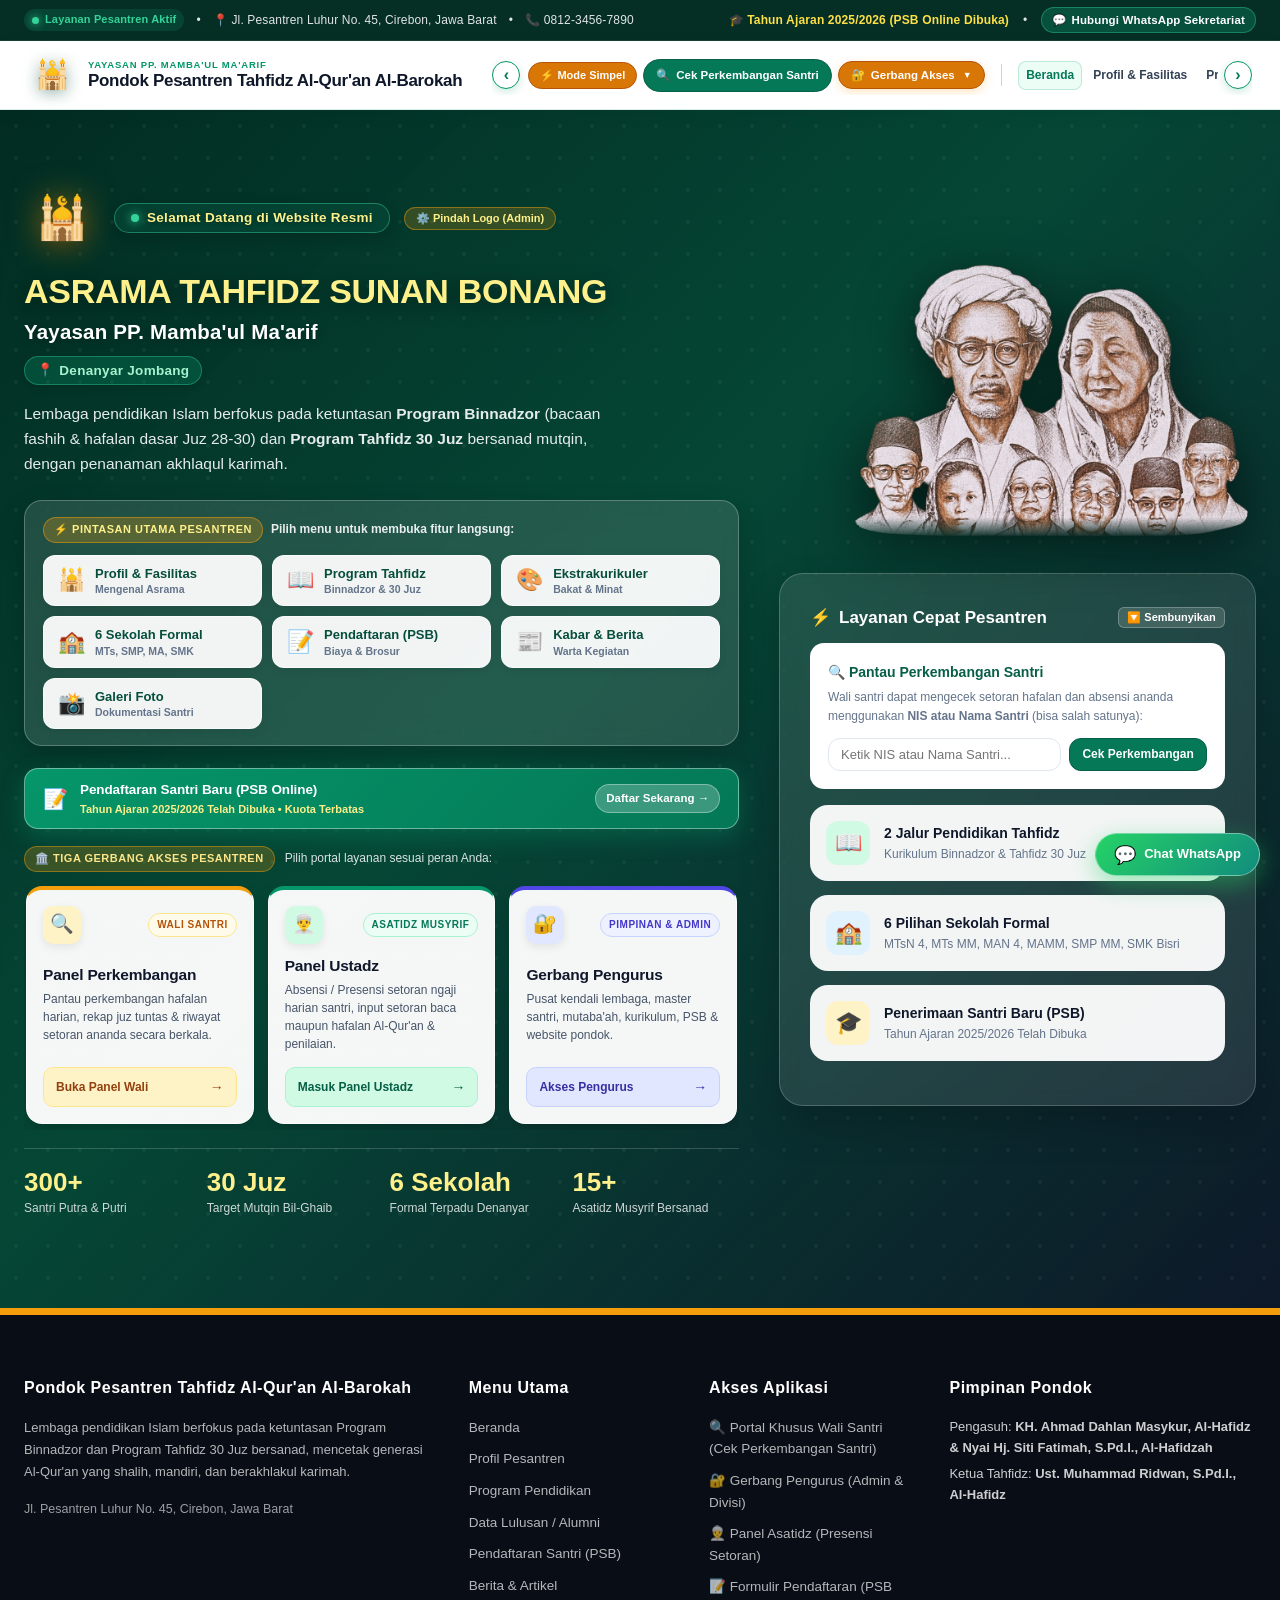
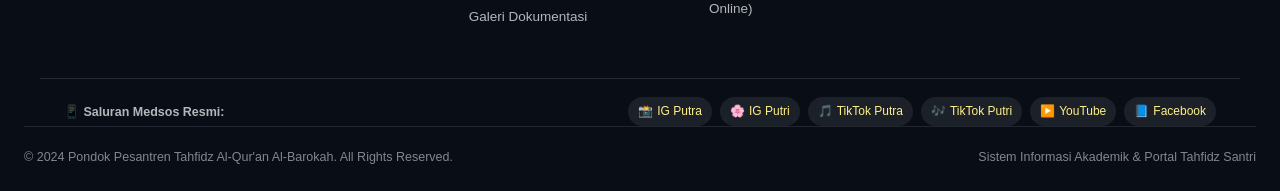
==== index.html @ 93070a4d "feat: hapus contoh data alumni, kunci form dan aksi alumni khusus admin (PIN), serta tambahkan fitur" ====
<!DOCTYPE html>
<html lang="id">
<head>
  <meta charset="UTF-8">
  <meta name="viewport" content="width=device-width, initial-scale=1.0">
  <meta http-equiv="Cache-Control" content="no-cache, no-store, must-revalidate">
  <meta http-equiv="Pragma" content="no-cache">
  <meta http-equiv="Expires" content="0">
  <title>Asrama Tahfidz Sunan Bonang - Yayasan PP. Mamba'ul Ma'arif Denanyar Jombang</title>
  <link rel="stylesheet" href="website.css?v=20261126-v7">
  <link rel="icon" href="data:image/svg+xml,<svg xmlns='http://www.w3.org/2000/svg' viewBox='0 0 24 24' fill='%23059669'><path d='M12 2L2 7l10 5 10-5-10-5zM2 17l10 5 10-5M2 12l10 5 10-5'/></svg>">
  <script>
    // Global standalone SVG Fallbacks (Offline & Instant Error Safe)
    function getFacilityFallbackSvg(index) {
      var colors = [
        ['#064e3b', '#047857', '#f59e0b', '🕌', 'MASJID JAMI PESANTREN'],
        ['#0f172a', '#1e293b', '#38bdf8', '🏢', 'ASRAMA NYAMAN & BERSIH'],
        ['#312e81', '#4338ca', '#a5b4fc', '📖', 'AULA HALAQAH BER-AC'],
        ['#78350f', '#92400e', '#fde047', '📚', 'PERPUSTAKAAN KITAB & MUSHAF'],
        ['#14532d', '#15803d', '#f97316', '🍽️', 'DAPUR & RUANG MAKAN'],
        ['#0e7490', '#0369a1', '#34d399', '⚽', 'SARANA OLAHRAGA']
      ];
      var item = colors[index % colors.length];
      var svg = '<svg xmlns="http://www.w3.org/2000/svg" width="800" height="450" viewBox="0 0 800 450">' +
        '<defs><linearGradient id="gf_' + index + '" x1="0%" y1="0%" x2="100%" y2="100%">' +
        '<stop offset="0%" stop-color="' + item[0] + '"/><stop offset="100%" stop-color="' + item[1] + '"/>' +
        '</linearGradient></defs>' +
        '<rect width="100%" height="100%" fill="url(#gf_' + index + ')"/>' +
        '<circle cx="400" cy="180" r="90" fill="rgba(255,255,255,0.08)"/>' +
        '<circle cx="400" cy="180" r="70" fill="none" stroke="' + item[2] + '" stroke-width="2" opacity="0.5"/>' +
        '<text x="400" y="195" font-size="64" text-anchor="middle">' + item[3] + '</text>' +
        '<text x="400" y="260" font-family="system-ui, sans-serif" font-size="24" fill="#ffffff" font-weight="bold" text-anchor="middle">' + item[4] + '</text>' +
        '<text x="400" y="295" font-family="system-ui, sans-serif" font-size="14" fill="' + item[2] + '" font-weight="600" text-anchor="middle">Fasilitas Pesantren Tahfidz Al-Barokah</text>' +
        '</svg>';
      return 'data:image/svg+xml;utf8,' + encodeURIComponent(svg);
    }

    function getProgramFallbackSvg(index) {
      var colors = [
        ['#0369a1', '#0284c7', '#38bdf8', '📖', 'PROGRAM BINNADZOR', 'Tahap 1 - Fondasi Fashahah'],
        ['#c2410c', '#ea580c', '#fdba74', '🌟', 'TES MAQBUL & MAQBUL', 'Tahap 2 - Jembatan Akselerasi'],
        ['#065f46', '#047857', '#6ee7b7', '🕌', 'PROGRAM TAHFIDZ 30 JUZ', 'Tahap 3 - Target Mutqin Bil-Ghaib'],
        ['#854d0e', '#a16207', '#fde047', '👑', 'PASCA TAHFIDZ & SANAD', 'Tahap 4 - Puncak Sanad & Fashahah']
      ];
      var item = colors[index % colors.length];
      var svg = '<svg xmlns="http://www.w3.org/2000/svg" width="800" height="450" viewBox="0 0 800 450">' +
        '<defs><linearGradient id="gpf_' + index + '" x1="0%" y1="0%" x2="100%" y2="100%">' +
        '<stop offset="0%" stop-color="' + item[0] + '"/><stop offset="100%" stop-color="' + item[1] + '"/>' +
        '</linearGradient></defs>' +
        '<rect width="100%" height="100%" fill="url(#gpf_' + index + ')"/>' +
        '<circle cx="400" cy="180" r="90" fill="rgba(255,255,255,0.08)"/>' +
        '<circle cx="400" cy="180" r="70" fill="none" stroke="' + item[2] + '" stroke-width="2" opacity="0.5"/>' +
        '<text x="400" y="195" font-size="64" text-anchor="middle">' + item[3] + '</text>' +
        '<text x="400" y="260" font-family="system-ui, sans-serif" font-size="24" fill="#ffffff" font-weight="bold" text-anchor="middle">' + item[4] + '</text>' +
        '<text x="400" y="295" font-family="system-ui, sans-serif" font-size="14" fill="' + item[2] + '" font-weight="600" text-anchor="middle">' + item[5] + '</text>' +
        '</svg>';
      return 'data:image/svg+xml;utf8,' + encodeURIComponent(svg);
    }
  </script>
</head>
<body class="portal-mode-simple view-beranda">

  <!-- ================= 1. ULTRA-SLEEK TOP NOTICE BAR ================= -->
  <div class="top-notice-bar">
    <div class="top-notice-left">
      <span class="top-status-indicator"><span class="top-status-dot"></span> Layanan Pesantren Aktif</span>
      <span>•</span>
      <span>📍 <span class="bind-alamat-pondok">Jl. KH. Bisri Syansuri, Denanyar, Jombang, Jawa Timur</span></span>
      <span>•</span>
      <span>📞 <span class="bind-kontak-pondok">0812-3456-7890</span></span>
    </div>
    <div class="top-notice-right">
      <span style="color:#fde047; font-weight:700;">🎓 Tahun Ajaran 2025/2026 (PSB Online Dibuka)</span>
      <span>•</span>
      <a href="https://wa.me/6281234567890" target="_blank" class="top-wa-pill">
        <span>💬</span> Hubungi WhatsApp Sekretariat
      </a>
    </div>
  </div>

  <!-- ================= 2. MAIN MODERN GLASSMORPHIC NAVBAR ================= -->
  <nav class="site-navbar" id="siteNavbar">
    <div class="navbar-container" id="navbarContainer">
      <!-- Modern Brand Lockup -->
      <a href="#beranda" class="brand-wrap" onclick="navigateToView('beranda'); return false;" title="Kembali ke Beranda Utama">
        <div class="brand-logo">🕌</div>
        <div class="brand-text">
          <span class="brand-tag bind-yayasan-pondok">Yayasan PP. Mamba'ul Ma'arif</span>
          <h1 class="bind-nama-pondok brand-title">Asrama Tahfidz Sunan Bonang</h1>
          <span class="brand-sub bind-lokasi-pondok">Denanyar Jombang • Tahfidz 30 Juz &amp; Formal</span>
        </div>
      </a>

      <!-- Desktop Horizontal Scrollable Menu & Actions Track (Bisa Digeser Ke Kanan & Kiri) -->
      <div class="navbar-track-wrapper" id="navbarTrackWrapper">
        <button type="button" class="nav-track-btn nav-track-prev" id="btnNavTrackPrev" onclick="scrollNavTrack(-1)" title="Geser ke kiri" aria-label="Geser ke kiri">‹</button>

        <div class="navbar-scrollable-track" id="navbarScrollableTrack">
          <!-- Action Items & Gate Access (Mode Simpel, Cek Ananda, Gerbang Akses) - PINDAH KE DEPAN (DEKAT NAMA PONDOK) -->
          <div class="nav-actions">
            <!-- Switcher Mode Tampilan: Simpel (Default) vs Gulir Penuh -->
            <button type="button" class="btn btn-gold btn-sm btn-mode-toggle" id="btnTogglePortalMode" onclick="togglePortalDisplayMode()" style="font-size:11px; padding:6px 11px; font-weight:800; border-radius:999px;" title="Beralih antara Mode Simpel (Fokus Beranda) atau Mode Gulir Penuh">
              <span>⚡ Mode Simpel</span>
            </button>

            <!-- Cek Perkembangan Santri Button -->
            <a href="portal-wali.html" class="btn btn-primary btn-sm btn-nav-wali" style="font-weight:700; border-radius:999px; padding:6px 12px; font-size:11.5px;" title="Cek Perkembangan Santri (Wali)">
              <span>🔍</span> Cek Perkembangan Santri
            </a>

            <!-- Dropdown Akses Gerbang Pengurus & Asatidz -->
            <div class="portal-dropdown">
              <button type="button" class="btn btn-gold btn-sm portal-dropdown-btn" onclick="togglePortalDropdown(event)" style="font-weight:800; font-size:11.5px; padding:6px 12px; border-radius:999px;" title="Akses Gerbang Pengurus, Asatidz, dan Wali">
                <span>🔐</span> Gerbang Akses <span style="font-size:9px; margin-left:2px;">▼</span>
              </button>
              <div class="portal-dropdown-menu" id="portalDropdownMenu">
                <a href="admin-tahfidz.html" class="portal-dropdown-item">
                  <span class="pdi-icon">🔐</span>
                  <div>
                    <strong>Gerbang Pengurus (Admin)</strong>
                    <small>Pengaturan lembaga, setoran &amp; santri</small>
                  </div>
                </a>
                <a href="panel-ustadz.html" class="portal-dropdown-item">
                  <span class="pdi-icon">👳‍♂️</span>
                  <div>
                    <strong>Panel Asatidz Musyrif</strong>
                    <small>Presensi halaqah &amp; setoran harian</small>
                  </div>
                </a>
                <a href="portal-wali.html" class="portal-dropdown-item">
                  <span class="pdi-icon">🔍</span>
                  <div>
                    <strong>Portal Khusus Wali Santri</strong>
                    <small>Cek perkembangan hafalan &amp; riwayat santri</small>
                  </div>
                </a>
              </div>
            </div>
          </div>

          <div class="nav-track-separator"></div>

          <!-- Streamlined Main Menu -->
          <ul class="nav-menu">
            <li><a href="#beranda" class="nav-link active" onclick="navigateToView('beranda'); return false;">Beranda</a></li>
            <li><a href="#profil" class="nav-link" onclick="navigateToView('profil'); return false;">Profil &amp; Fasilitas</a></li>
            <li><a href="#program" class="nav-link" onclick="navigateToView('program'); return false;">Program Tahfidz</a></li>
            <li><a href="#ekstrakurikuler" class="nav-link" onclick="navigateToView('ekstrakurikuler'); return false;">Ekstrakurikuler</a></li>
            <li><a href="#sekolah-formal" class="nav-link" onclick="navigateToView('sekolah-formal'); return false;">Sekolah Formal <span class="nav-badge-dot">6</span></a></li>
            <li><a href="#alumni" class="nav-link" onclick="navigateToView('alumni'); return false;">Data Alumni</a></li>
            <li><a href="#psb" class="nav-link" onclick="navigateToView('psb'); return false;">Pendaftaran (PSB)</a></li>
            <li><a href="#artikel" class="nav-link" onclick="navigateToView('artikel'); return false;">Berita</a></li>
            <li><a href="#galeri" class="nav-link" onclick="navigateToView('galeri'); return false;">Galeri</a></li>
            <li><a href="#kontak" class="nav-link" onclick="navigateToView('kontak'); return false;">Kontak</a></li>
          </ul>
        </div>

        <button type="button" class="nav-track-btn nav-track-next" id="btnNavTrackNext" onclick="scrollNavTrack(1)" title="Geser menu navigasi ke kanan" aria-label="Geser menu navigasi ke kanan">›</button>
      </div>

      <!-- Mobile Action Bar (< 1024px) -->
      <div class="mobile-actions-bar" id="mobileActionsBar">
        <button type="button" class="btn btn-gold btn-sm btn-mode-toggle" id="btnTogglePortalModeMobile" onclick="togglePortalDisplayMode()" style="font-size:10px; padding:4px 7px; font-weight:800; border-radius:999px; white-space:nowrap;" title="Ganti Mode Tampilan (Simpel / Gulir Penuh)">
          <span>⚡ Simpel</span>
        </button>
        <a href="portal-wali.html" class="btn btn-primary btn-sm" id="btnNavWaliMobile" style="font-size:10px; padding:4px 7px; font-weight:700; border-radius:999px; white-space:nowrap;" title="Cek Perkembangan Santri">
          <span>🔍 Wali</span>
        </a>
        <button type="button" class="nav-hamburger-btn" onclick="toggleMobileNav()" aria-label="Buka Menu Navigasi">
          <span></span>
          <span></span>
          <span></span>
        </button>
      </div>
    </div>
  </nav>

  <!-- Mobile / Tablet Horizontal Category Scroll Strip (Bisa Digeser Ke Kanan Secara Mulus) -->
  <div class="mobile-nav-chips-bar" id="mobileNavChipsBar">
    <a href="#beranda" class="mobile-chip active" onclick="navigateToView('beranda'); return false;">🏠 Beranda</a>
    <a href="#profil" class="mobile-chip" onclick="navigateToView('profil'); return false;">🕌 Profil</a>
    <a href="#program" class="mobile-chip" onclick="navigateToView('program'); return false;">📖 Program Tahfidz</a>
    <a href="#ekstrakurikuler" class="mobile-chip" onclick="navigateToView('ekstrakurikuler'); return false;">🎨 Ekstrakurikuler</a>
    <a href="#sekolah-formal" class="mobile-chip" onclick="navigateToView('sekolah-formal'); return false;">🏫 6 Sekolah Formal</a>
    <a href="#alumni" class="mobile-chip" onclick="navigateToView('alumni'); return false;">🎓 Data Alumni</a>
    <a href="#psb" class="mobile-chip" onclick="navigateToView('psb'); return false;">📝 PSB Online</a>
    <a href="#artikel" class="mobile-chip" onclick="navigateToView('artikel'); return false;">📰 Berita</a>
    <a href="#galeri" class="mobile-chip" onclick="navigateToView('galeri'); return false;">📸 Galeri</a>
    <a href="#kontak" class="mobile-chip" onclick="navigateToView('kontak'); return false;">📞 Kontak</a>
  </div>

  <!-- Mobile Navigation Drawer -->
  <div class="mobile-nav-drawer" id="mobileNavDrawer" onclick="toggleMobileNav(true)">
    <div class="mobile-nav-content" onclick="event.stopPropagation()">
      <div class="mobile-nav-header">
        <div style="display:flex; align-items:center; gap:8px;">
          <span style="font-size:24px;">🕌</span>
          <div>
            <h4 style="font-size:14px; font-weight:800; margin:0;" class="bind-nama-pondok">Al-Barokah</h4>
            <span style="font-size:11px; color:#64748b;">Navigasi Cepat Website</span>
          </div>
        </div>
        <button type="button" onclick="toggleMobileNav(true)" style="background:none; border:none; font-size:24px; cursor:pointer; color:#64748b;">&times;</button>
      </div>

      <ul class="mobile-nav-list">
        <li><a href="#beranda" class="mobile-nav-item active" onclick="navigateToView('beranda'); toggleMobileNav(true); return false;"><span>🏠</span> Beranda</a></li>
        <li><a href="#profil" class="mobile-nav-item" onclick="navigateToView('profil'); toggleMobileNav(true); return false;"><span>🕌</span> Profil &amp; Fasilitas</a></li>
        <li><a href="#program" class="mobile-nav-item" onclick="navigateToView('program'); toggleMobileNav(true); return false;"><span>📖</span> Program Tahfidz</a></li>
        <li><a href="#ekstrakurikuler" class="mobile-nav-item" onclick="navigateToView('ekstrakurikuler'); toggleMobileNav(true); return false;"><span>🎨</span> Ekstrakurikuler Santri</a></li>
        <li><a href="#sekolah-formal" class="mobile-nav-item" onclick="navigateToView('sekolah-formal'); toggleMobileNav(true); return false;"><span>🏫</span> 6 Sekolah Formal &amp; Brosur</a></li>
        <li><a href="#alumni" class="mobile-nav-item" onclick="navigateToView('alumni'); toggleMobileNav(true); return false;"><span>🎓</span> Data Lulusan / Alumni</a></li>
        <li><a href="#psb" class="mobile-nav-item" onclick="navigateToView('psb'); toggleMobileNav(true); return false;"><span>📝</span> Pendaftaran Santri (PSB)</a></li>
        <li><a href="#artikel" class="mobile-nav-item" onclick="navigateToView('artikel'); toggleMobileNav(true); return false;"><span>📰</span> Berita &amp; Artikel</a></li>
        <li><a href="#galeri" class="mobile-nav-item" onclick="navigateToView('galeri'); toggleMobileNav(true); return false;"><span>📸</span> Galeri Foto</a></li>
        <li><a href="#kontak" class="mobile-nav-item" onclick="navigateToView('kontak'); toggleMobileNav(true); return false;"><span>📞</span> Kontak Sekretariat</a></li>
      </ul>

      <div style="border-top:1px solid #e2e8f0; padding-top:14px; margin-top:auto;">
        <span style="font-size:11px; font-weight:800; color:#64748b; letter-spacing:0.5px; display:block; margin-bottom:8px;">GERBANG LAYANAN:</span>
        <a href="portal-wali.html" class="btn btn-primary btn-sm" style="width:100%; margin-bottom:6px; justify-content:flex-start;">
          <span>🔍</span> Portal Khusus Wali Santri
        </a>
        <a href="panel-ustadz.html" class="btn btn-secondary btn-sm" style="width:100%; margin-bottom:6px; justify-content:flex-start;">
          <span>👳‍♂️</span> Panel Asatidz Musyrif
        </a>
        <a href="admin-tahfidz.html" class="btn btn-gold btn-sm" style="width:100%; justify-content:flex-start;">
          <span>🔐</span> Gerbang Pengurus (Admin)
        </a>
      </div>
    </div>
  </div>

  <!-- ================= 1. HERO BANNER ================= -->
  <header id="beranda" class="hero-section">
    <!-- FOTO 1: Background Penuh (Full Photo Background Pesantren / Masjid) -->
    <div class="hero-bg-photo" id="webHeroBgPhoto"></div>
    <div class="hero-bg-overlay"></div>
    <div class="hero-pattern"></div>

    <!-- FOTO 2: Foto Mbah Yai / Foto Pendukung Besar (Pure Gambar, Bebas Digeser ke Mana Saja) -->
    <div class="hero-floating-photo-container" id="webHeroFloatingPhotoWrap">
      <div class="hero-floating-photo" id="webHeroFloatingPhoto">
        <img id="webHeroFloatingImg" src="foto-masyayikh.png" alt="Foto Masyayikh Pondok" draggable="false">
        
        <!-- Toolbar Geser & Atur Posisi Foto (KHUSUS SUPER ADMIN - Hanya Muncul Saat Foto Diklik Admin) -->
        <div class="hero-photo-controls" id="heroPhotoControls" style="display:none;">
          <span class="hpc-drag-handle" id="hpcDragHandleText">✋ Tahan &amp; Geser</span>
          <button type="button" class="hpc-btn hpc-lock" id="btnTogglePhotoLock" onclick="toggleHeroPhotoLock()" title="Kunci posisi foto agar tidak bergeser lagi">🔒 Kunci Posisi</button>
          <button type="button" class="hpc-btn hpc-accent" onclick="setHeroPhotoPreset('top-right')" title="Posisikan ke Kanan Atas">↗ Kanan Atas</button>
          <button type="button" class="hpc-btn" onclick="setHeroPhotoPreset('center')" title="Posisikan ke Tengah">⏺ Tengah</button>
          <button type="button" class="hpc-btn" onclick="nudgeHeroPhoto(-30, 0)" title="Geser ke Kiri">◀ Kiri</button>
          <button type="button" class="hpc-btn" onclick="nudgeHeroPhoto(30, 0)" title="Geser ke Kanan">Kanan ▶</button>
          <button type="button" class="hpc-btn" onclick="nudgeHeroPhoto(0, -25)" title="Geser ke Atas">▲ Atas</button>
          <button type="button" class="hpc-btn" onclick="nudgeHeroPhoto(0, 25)" title="Geser ke Bawah">▼ Bawah</button>
          <button type="button" class="hpc-btn" onclick="adjustHeroPhotoSize(30)" title="Perbesar Foto">🔍+</button>
          <button type="button" class="hpc-btn" onclick="adjustHeroPhotoSize(-30)" title="Perkecil Foto">🔎-</button>
          <button type="button" class="hpc-btn" onclick="toggleHeroPhotoBlend()" title="Beralih Efek Transparan / Bingkai Solid" id="btnToggleBlend">✨ Efek</button>
          <button type="button" class="hpc-btn" onclick="document.getElementById('floatingPhotoUploadInput').click()" title="Ganti Foto">📷 Ganti Foto</button>
          <button type="button" class="hpc-btn hpc-reset" onclick="resetHeroPhotoPosition()" title="Kembalikan Posisi Semula">↺ Reset</button>
          <button type="button" class="hpc-btn hpc-close" onclick="toggleHeroPhotoControls(false, event)" title="Tutup Menu Toolbar (Sembunyikan)" style="background:rgba(239,68,68,0.25); border-color:rgba(239,68,68,0.45); color:#fca5a5; margin-left:3px; font-weight:700;">✕ Tutup</button>
        </div>
        <input type="file" id="floatingPhotoUploadInput" accept="image/*" style="display:none;" onchange="uploadFloatingPhotoDirect(event)">
      </div>
    </div>

    <div class="hero-container">
      <div>
        <!-- Header Baris Atas: Logo Besar & Teks Sambutan (Bisa Kiri Besar atau di Kanan) -->
        <div class="hero-identity-bar logo-pos-left reveal-on-scroll reveal-up" id="webHeroHeaderLockup">
          <!-- Logo Emblem Besar & Megah (76px) -->
          <div class="hero-crest-column" id="webHeroCrestColumn">
            <div class="brand-logo hero-emblem-logo" id="webHeroStandaloneLogo" title="Logo Resmi Asrama Tahfidz Sunan Bonang">
              🕌
            </div>
          </div>

          <!-- Teks Sambutan Resmi -->
          <div class="hero-welcome-badge" id="webHeroWelcomeBadge">
            <span class="welcome-pulse-dot"></span>
            <span class="welcome-text" id="webHeroBismillah">Selamat Datang di Website Resmi</span>
          </div>

          <!-- Tombol Cepat Pengatur Posisi Logo (Kiri / Kanan) - KHUSUS ADMIN (Tersembunyi secara Default untuk Publik) -->
          <button type="button" class="btn-toggle-logo-pos" id="btnToggleHeroLogoPos" onclick="toggleHeroLogoPosition()" title="Pengaturan Cepat Admin: Pindahkan posisi logo ke Kiri atau Kanan" style="display: none;">
            ⚙️ Pindah Logo (Admin)
          </button>
        </div>

        <!-- Judul Bertingkat Lembaga (1 Baris Penuh - Gagah & Elegan) -->
        <div class="hero-title-container reveal-on-scroll reveal-up reveal-delay-1" id="webHeroTitleContainer">
          <!-- Baris 1: Nama Utama Asrama (Pasti 1 Baris Penuh, Huruf Emas Besar) -->
          <h2 class="hero-main-name" id="webHeroTitleName">ASRAMA TAHFIDZ SUNAN BONANG</h2>
          <!-- Baris 2: Yayasan Naungan -->
          <div class="hero-sub-yayasan" id="webHeroTitleYayasan">Yayasan PP. Mamba'ul Ma'arif</div>
          <!-- Baris 3: Lokasi & Wilayah -->
          <div class="hero-sub-location" id="webHeroTitleLocation">
            <span class="loc-pin">📍</span> Denanyar Jombang
          </div>
        </div>
        <p class="hero-subtitle reveal-on-scroll reveal-up reveal-delay-2" id="webHeroSubtitle">
          Lembaga pendidikan Islam berfokus pada ketuntasan <strong>Program Binnadzor</strong> (bacaan fashih & hafalan dasar Juz 28-30) dan <strong>Program Tahfidz 30 Juz</strong> bersanad mutqin, dengan penanaman akhlaqul karimah.
        </p>

        <!-- Pusat Pintasan Menu Cepat (Quick Feature Launcher) - SEKARANG DI ATAS -->
        <div class="hero-quick-launcher reveal-on-scroll reveal-up reveal-delay-3" id="heroQuickLauncher">
          <div class="quick-launcher-header">
            <div style="display:flex; align-items:center; gap:8px; flex-wrap:wrap;">
              <span class="quick-launcher-badge">⚡ PINTASAN UTAMA PESANTREN</span>
              <span class="quick-launcher-subtitle">Pilih menu untuk membuka fitur langsung:</span>
            </div>
            <div class="quick-launcher-controls">
              <span class="quick-launcher-hint" id="quickLauncherHint">👇 Menu Lengkap</span>
              <button type="button" class="btn-toggle-launcher-view" id="btnToggleLauncherView" onclick="toggleLauncherViewMode()" title="Beralih Tampilan: Susun ke Bawah atau Geser ke Kanan">
                <span id="launcherToggleIcon">↔️ Geser</span>
              </button>
            </div>
          </div>
          <div class="quick-launcher-grid" id="quickLauncherGrid">
            <button type="button" class="launcher-pill" onclick="navigateToView('profil')">
              <span class="launcher-icon">🕌</span>
              <div class="launcher-info">
                <span class="launcher-text">Profil &amp; Fasilitas</span>
                <small class="launcher-sub">Mengenal Asrama</small>
              </div>
            </button>
            <button type="button" class="launcher-pill" onclick="navigateToView('program')">
              <span class="launcher-icon">📖</span>
              <div class="launcher-info">
                <span class="launcher-text">Program Tahfidz</span>
                <small class="launcher-sub">Binnadzor &amp; 30 Juz</small>
              </div>
            </button>
            <button type="button" class="launcher-pill" onclick="navigateToView('ekstrakurikuler')">
              <span class="launcher-icon">🎨</span>
              <div class="launcher-info">
                <span class="launcher-text">Ekstrakurikuler</span>
                <small class="launcher-sub">Bakat &amp; Minat</small>
              </div>
            </button>
            <button type="button" class="launcher-pill" onclick="navigateToView('sekolah-formal')">
              <span class="launcher-icon">🏫</span>
              <div class="launcher-info">
                <span class="launcher-text">6 Sekolah Formal</span>
                <small class="launcher-sub">MTs, SMP, MA, SMK</small>
              </div>
            </button>
            <button type="button" class="launcher-pill" onclick="navigateToView('psb')">
              <span class="launcher-icon">📝</span>
              <div class="launcher-info">
                <span class="launcher-text">Pendaftaran (PSB)</span>
                <small class="launcher-sub">Biaya &amp; Brosur</small>
              </div>
            </button>
            <button type="button" class="launcher-pill" onclick="navigateToView('artikel')">
              <span class="launcher-icon">📰</span>
              <div class="launcher-info">
                <span class="launcher-text">Kabar &amp; Berita</span>
                <small class="launcher-sub">Warta Kegiatan</small>
              </div>
            </button>
            <button type="button" class="launcher-pill" onclick="navigateToView('galeri')">
              <span class="launcher-icon">📸</span>
              <div class="launcher-info">
                <span class="launcher-text">Galeri Foto</span>
                <small class="launcher-sub">Dokumentasi Santri</small>
              </div>
            </button>
          </div>
        </div>

        <!-- Banner Tombol PSB Online (SEKARANG DI ATAS - Menggantikan Posisi 300+) -->
        <div class="hero-cta-strip reveal-on-scroll reveal-up reveal-delay-4" style="margin: 0 0 16px 0;">
          <a href="#psb" class="hero-psb-banner-btn" onclick="navigateToView('psb'); return false;">
            <span class="btn-psb-icon">📝</span>
            <div class="btn-psb-text">
              <strong>Pendaftaran Santri Baru (PSB Online)</strong>
              <small>Tahun Ajaran 2025/2026 Telah Dibuka • Kuota Terbatas</small>
            </div>
            <span class="btn-psb-badge">Daftar Sekarang →</span>
          </a>
        </div>

        <!-- ================= 3 KOTAK GERBANG LAYANAN UTAMA PESANTREN ================= -->
        <div class="hero-portals-wrapper reveal-on-scroll reveal-up reveal-delay-4" style="margin: 0 0 18px 0;">
          <div class="hero-portals-header">
            <div class="hero-portals-title-wrap">
              <span class="hero-portals-badge">🏛️ TIGA GERBANG AKSES PESANTREN</span>
              <span class="hero-portals-subtitle">Pilih portal layanan sesuai peran Anda:</span>
            </div>
            <!-- Petunjuk Geser & Tombol Navigasi Geser Kanan-Kiri / Toggle Susun ke Bawah -->
            <div class="hero-portals-nav">
              <span class="portals-swipe-hint" id="portalsSwipeHint">👇 3 Gerbang Lengkap</span>
              <button type="button" class="btn-toggle-portals-view" id="btnTogglePortalsView" onclick="togglePortalsViewMode()" title="Beralih Tampilan: Susun ke Bawah atau Geser ke Samping">
                <span id="portalsToggleIcon">↔️ Geser</span>
              </button>
              <button type="button" class="portal-nav-arrow" id="btnPortalsPrev" onclick="scrollPortalsTrack(-1)" aria-label="Geser ke kiri" title="Geser ke kiri" style="display:none;">◀</button>
              <button type="button" class="portal-nav-arrow" id="btnPortalsNext" onclick="scrollPortalsTrack(1)" aria-label="Geser ke kanan" title="Geser ke kanan" style="display:none;">▶</button>
            </div>
          </div>

          <div class="hero-portals-track" id="portalCardsTrack">
            <!-- 1. KOTAK PANEL PERKEMBANGAN (WALI SANTRI) -->
            <div class="portal-box portal-box-wali">
              <div class="portal-box-head">
                <div class="portal-box-icon-wrap icon-wali">🔍</div>
                <span class="portal-box-pill pill-wali">Wali Santri</span>
              </div>
              <div class="portal-box-content">
                <h4 class="portal-box-heading">Panel Perkembangan</h4>
                <p class="portal-box-text">Pantau perkembangan hafalan harian, rekap juz tuntas &amp; riwayat setoran ananda secara berkala.</p>
              </div>
              <a href="portal-wali.html" class="portal-box-action action-wali">
                <span>Buka Panel Wali</span>
                <span class="action-arrow">→</span>
              </a>
            </div>

            <!-- 2. KOTAK PANEL USTADZ (ASATIDZ MUSYRIF) -->
            <div class="portal-box portal-box-ustadz">
              <div class="portal-box-head">
                <div class="portal-box-icon-wrap icon-ustadz">👳‍♂️</div>
                <span class="portal-box-pill pill-ustadz">Asatidz Musyrif</span>
              </div>
              <div class="portal-box-content">
                <h4 class="portal-box-heading">Panel Ustadz</h4>
                <p class="portal-box-text">Absensi / Presensi setoran ngaji harian santri, input setoran baca maupun hafalan Al-Qur'an &amp; penilaian.</p>
              </div>
              <a href="panel-ustadz.html" class="portal-box-action action-ustadz">
                <span>Masuk Panel Ustadz</span>
                <span class="action-arrow">→</span>
              </a>
            </div>

            <!-- 3. KOTAK GERBANG PENGURUS (ADMINISTRASI & PIMPINAN) -->
            <div class="portal-box portal-box-admin">
              <div class="portal-box-head">
                <div class="portal-box-icon-wrap icon-admin">🔐</div>
                <span class="portal-box-pill pill-admin">Pimpinan &amp; Admin</span>
              </div>
              <div class="portal-box-content">
                <h4 class="portal-box-heading">Gerbang Pengurus</h4>
                <p class="portal-box-text">Pusat kendali lembaga, master santri, mutaba'ah, kurikulum, PSB &amp; website pondok.</p>
              </div>
              <a href="admin-tahfidz.html" class="portal-box-action action-admin">
                <span>Akses Pengurus</span>
                <span class="action-arrow">→</span>
              </a>
            </div>
          </div>
        </div>

        <!-- 4 Angka Kunci Statistik Ringkas (SEKARANG DI PALING BAWAH) -->
        <div class="hero-stats reveal-on-scroll reveal-up reveal-delay-5" style="margin-top: 18px; border-top: 1px solid rgba(255, 255, 255, 0.18); padding-top: 20px;">
          <div class="hero-stat-item">
            <h3>300+</h3>
            <p>Santri Putra &amp; Putri</p>
          </div>
          <div class="hero-stat-item">
            <h3>30 Juz</h3>
            <p>Target Mutqin Bil-Ghaib</p>
          </div>
          <div class="hero-stat-item">
            <h3>6 Sekolah</h3>
            <p>Formal Terpadu Denanyar</p>
          </div>
          <div class="hero-stat-item">
            <h3>15+</h3>
            <p>Asatidz Musyrif Bersanad</p>
          </div>
        </div>
      </div>

      <!-- Hero Interactive Card: Quick Parent Check & PSB -->
      <div class="hero-card-banner reveal-on-scroll reveal-right" id="webHeroCardBanner">
        <div style="display:flex; align-items:center; justify-content:space-between; margin-bottom:12px; gap:8px;">
          <h3 style="font-size:17px; font-weight:700; color:#fff; margin:0; display:flex; align-items:center; gap:8px;">
            <span>⚡</span> Layanan Cepat Pesantren
          </h3>
          <button type="button" class="btn-toggle-hero-card" onclick="toggleHeroCardBanner()" title="Sembunyikan / Tampilkan Layanan Cepat" style="background:rgba(255,255,255,0.15); border:1px solid rgba(255,255,255,0.25); color:#fff; border-radius:6px; font-size:11px; padding:3px 8px; cursor:pointer; font-weight:700;">
            <span id="heroCardToggleText">🔽 Sembunyikan</span>
          </button>
        </div>

        <div id="heroCardBannerBody">
          <!-- Quick Check NIS Form -->
          <div style="background:#fff; border-radius:14px; padding:18px; margin-bottom:16px; color:#1e293b;">
            <h4 style="font-size:14px; font-weight:700; color:#065f46; margin-bottom:4px;">
              🔍 Pantau Perkembangan Santri
            </h4>
            <p style="font-size:12px; color:#64748b; margin-bottom:12px;">
              Wali santri dapat mengecek setoran hafalan dan absensi ananda menggunakan <strong>NIS atau Nama Santri</strong> (bisa salah satunya):
            </p>
            <form onsubmit="handleCekSantriHome(event)" class="hero-quick-check-form">
              <input type="text" id="inputCekSantriHome" class="form-control" style="font-size:13px; padding:8px 12px;" placeholder="Ketik NIS atau Nama Santri..." required>
              <button type="submit" class="btn btn-primary btn-sm" style="font-weight:700;">Cek Perkembangan</button>
            </form>
          </div>

          <!-- Quick Links -->
          <a href="#program" class="hero-feature-box" onclick="navigateToView('program'); return false;">
            <div class="hero-feature-icon">📖</div>
            <div>
              <h4 style="font-size:14px; font-weight:700; color:#0f172a;">2 Jalur Pendidikan Tahfidz</h4>
              <p style="font-size:12px; color:#64748b;">Kurikulum Binnadzor &amp; Tahfidz 30 Juz</p>
            </div>
          </a>

          <a href="#sekolah-formal" class="hero-feature-box" onclick="navigateToView('sekolah-formal'); return false;">
            <div class="hero-feature-icon" style="background:#e0f2fe; color:#0284c7;">🏫</div>
            <div>
              <h4 style="font-size:14px; font-weight:700; color:#0f172a;">6 Pilihan Sekolah Formal</h4>
              <p style="font-size:12px; color:#64748b;">MTsN 4, MTs MM, MAN 4, MAMM, SMP MM, SMK Bisri</p>
            </div>
          </a>

          <a href="#psb" class="hero-feature-box" onclick="navigateToView('psb'); return false;">
            <div class="hero-feature-icon" style="background:#fef3c7; color:#b45309;">🎓</div>
            <div>
              <h4 style="font-size:14px; font-weight:700; color:#0f172a;">Penerimaan Santri Baru (PSB)</h4>
              <p style="font-size:12px; color:#64748b;">Tahun Ajaran 2025/2026 Telah Dibuka</p>
            </div>
          </a>
        </div>
      </div>
    </div>
  </header>

  <!-- ================= 2. PROFIL PESANTREN ================= -->
  <section id="profil" class="section-wrapper">
    <div class="section-container">
      <!-- Navigasi Pintasan Kembali ke Beranda -->
      <div class="view-return-bar">
        <button type="button" class="btn btn-secondary btn-sm" onclick="navigateToView('beranda')">
          <span>←</span> Kembali ke Beranda Utama
        </button>
        <span class="view-indicator-pill">🕌 Profil Pondok, Pengasuh &amp; Fasilitas</span>
      </div>

      <div class="section-header reveal-on-scroll reveal-up">
        <span class="section-tag">Tentang Pesantren</span>
        <h2 class="section-title">Membina Generasi Qur'ani dengan Sanad & Akhlaq Mulia</h2>
        <p class="section-desc">Pondok Pesantren Tahfidz Al-Qur'an Al-Barokah berdiri sebagai kawah candradimuka bagi para penuntut ilmu yang bertekad menjaga Al-Qur'an di dalam dada.</p>
      </div>

      <!-- Bento Grid Tentang Pesantren Modern -->
      <div class="about-bento-grid">
        <!-- 1. Hero Bento Card: Profil Pesantren (7 Cols) -->
        <div class="about-bento-card about-bento-hero reveal-on-scroll reveal-left" style="cursor:default;">
          <div class="about-hero-img-wrap">
            <img id="webProfilHeroImg" src="https://images.unsplash.com/photo-1542810634-71277d95dcbb?auto=format&fit=crop&w=1200&q=80" alt="Kampus Pesantren Al-Barokah" class="about-hero-img" onerror="this.onerror=null; this.src=getFacilityFallbackSvg(0);" loading="lazy">
            <div class="about-hero-gradient"></div>
            <span class="facility-badge" style="background:rgba(6,78,59,0.9); color:#a7f3d0; border-color:rgba(167,243,208,0.4);">
              🕌 Profil Pesantren
            </span>
            <div class="facility-card-icon-floating">🕌</div>
          </div>
          <div class="about-hero-body" style="padding:16px 24px 24px 24px; display:flex; flex-direction:column; justify-content:flex-start; flex:1;">
            <h3 id="webProfilHeroTitle" style="font-size:20px; font-weight:800; color:var(--dark-900); margin-top:0; margin-bottom:10px;">
              Profil Pondok Pesantren Tahfidzul Qur'an
            </h3>
            <p id="webDescProfilText" style="font-size:14px; color:var(--dark-600); line-height:1.75; margin:0;">
              Didirikan untuk menjaga kemurnian bacaan Al-Qur'an secara talaqqi musyafahah dengan sanad muttashil. Memadukan kedalaman kajian kitab kuning para ulama salaf dengan akselerasi hafalan 30 juz berdisiplin tinggi, melahirkan generasi Qur'ani yang tangguh, berakhlak mulia, dan berjiwa ikhlas.
            </p>
          </div>
        </div>

        <!-- 2. Pengasuh Bento Card (5 Cols) -->
        <div class="about-bento-card about-bento-pengasuh reveal-on-scroll reveal-right" onclick="openAboutDetailModal('pengasuh')" title="Klik untuk profil & nasihat pengasuh" style="display:flex; flex-direction:column; overflow:hidden; padding:0;">
          <!-- Foto Besar Pengasuh Banner -->
          <div id="webPengasuhBentoPhotoWrap" style="height:210px; width:100%; position:relative; overflow:hidden; background:#064e3b; display:flex;">
            <div style="width:100%; height:100%; display:flex; align-items:center; justify-content:center; background:linear-gradient(135deg, #064e3b 0%, #022c22 100%);">
              <span style="font-size:64px;">👳‍♂️</span>
            </div>
            <span style="position:absolute; top:12px; left:12px; background:rgba(6,78,59,0.9); color:#fef08a; font-weight:800; font-size:11px; padding:4px 12px; border-radius:999px; border:1px solid rgba(254,240,138,0.4); backdrop-filter:blur(4px); z-index:3;">
              PENGASUH PESANTREN
            </span>
          </div>

          <div style="padding:22px; display:flex; flex-direction:column; flex:1;">
            <div id="webPengasuhBentoNames" style="margin-bottom:14px;">
              <h3 class="bind-pengasuh-pondok" style="font-size:18px; font-weight:800; color:#ffffff; margin:0; line-height:1.3;">
                KH. Ahmad Dahlan Masykur, Al-Hafidz
              </h3>
            </div>

            <div style="background:rgba(255,255,255,0.08); border-left:3px solid #f59e0b; border-radius:12px; padding:16px 18px; margin-bottom:20px; position:relative; backdrop-filter:blur(4px);">
              <span style="position:absolute; top:-10px; right:12px; font-size:38px; color:rgba(245,158,11,0.35); font-family:serif; line-height:1;">“</span>
              <p id="webSambutanText" style="font-size:13px; line-height:1.65; color:rgba(255,255,255,0.95); font-style:italic; margin:0 0 10px 0;">
                "Menghafal Al-Qur'an bukan perlombaan kecepatan, melainkan ikrar seumur hidup untuk membersamai firman Allah. Bacaan yang fashih dan hati yang ikhlas adalah sayap utama bagi seorang penghafal Al-Qur'an."
              </p>
              <div style="font-size:12px; color:#fde047; font-weight:700; text-align:right;">
                — <span class="bind-pengasuh-pondok">KH. Ahmad Dahlan Masykur, Al-Hafidz</span>
              </div>
            </div>

            <button type="button" class="btn-about-card-action" style="margin-top:auto;">
              <span>📜 Profil &amp; Nasihat Pengasuh</span>
              <span>→</span>
            </button>
          </div>
        </div>

        <!-- 3. Visi Pesantren (4 Cols) -->
        <div class="about-bento-card about-bento-vision reveal-on-scroll reveal-up reveal-delay-1" onclick="openAboutDetailModal('visi')" title="Klik untuk rincian visi & misi">
          <div style="padding:22px; display:flex; flex-direction:column; height:100%;">
            <div style="display:flex; align-items:center; gap:10px; margin-bottom:10px;">
              <span style="font-size:26px;">🎯</span>
              <h4 style="font-size:16px; font-weight:800; color:#065f46; margin:0;">Visi Pesantren</h4>
            </div>
            <p id="webVisiText" style="font-size:13.5px; line-height:1.6; color:#1e293b; font-weight:600; margin-bottom:16px;">
              Menjadi pusat pendidikan tahfidzul Qur'an unggulan yang melahirkan para huffadz mutqin, faham kaidah ilmu syar'i, serta berkepribadian tangguh dan berakhlakul karimah.
            </p>
            <div style="margin-top:auto; padding-top:12px; border-top:1px dashed #bbf7d0; display:flex; flex-direction:column; gap:6px;">
              <div style="font-size:12px; color:#166534; font-weight:700; display:flex; align-items:center; gap:6px;"><span>✓</span> Target Mutqin 30 Juz Bil-Ghaib</div>
              <div style="font-size:12px; color:#166534; font-weight:700; display:flex; align-items:center; gap:6px;"><span>✓</span> Fashahah Makhraj & Kaidah Tajwid</div>
              <div style="font-size:12px; color:#166534; font-weight:700; display:flex; align-items:center; gap:6px;"><span>✓</span> Adab & Akhlaq Mulia Salaf</div>
            </div>
          </div>
        </div>

        <!-- 4. 4 Misi Strategis (4 Cols) -->
        <div class="about-bento-card about-bento-mission reveal-on-scroll reveal-up reveal-delay-2" onclick="openAboutDetailModal('misi')" title="Klik untuk rincian 4 misi strategis">
          <div style="padding:22px; display:flex; flex-direction:column; height:100%;">
            <div style="display:flex; align-items:center; gap:10px; margin-bottom:12px;">
              <span style="font-size:26px;">🧭</span>
              <h4 style="font-size:16px; font-weight:800; color:var(--dark-900); margin:0;">4 Misi Strategis</h4>
            </div>
            <div class="mission-step-card">
              <div class="mission-step-num">1</div>
              <div style="font-size:12px; color:#334155;"><strong>Fashahah Binnadzor:</strong> Kaidah tajwid, makharijul huruf & ghorib.</div>
            </div>
            <div class="mission-step-card">
              <div class="mission-step-num">2</div>
              <div style="font-size:12px; color:#334155;"><strong>Tahfidz 30 Juz:</strong> Ziyadah & muraja'ah intensif bil-ghaib.</div>
            </div>
            <div class="mission-step-card">
              <div class="mission-step-num">3</div>
              <div style="font-size:12px; color:#334155;"><strong>Panca Jiwa:</strong> Keikhlasan, kemandirian & ukhuwah santri.</div>
            </div>
            <div class="mission-step-card">
              <div class="mission-step-num">4</div>
              <div style="font-size:12px; color:#334155;"><strong>Dirasah Syar'i:</strong> Kajian kitab kuning & fiqih ibadah.</div>
            </div>
            <ul id="webMisiList" style="display:none;">
              <li>Menyelenggarakan pembelajaran tilawah Al-Qur'an secara fasih dengan kaidah tajwid dan makharijul huruf yang kokoh (Program Binnadzor).</li>
              <li>Membimbing santri menghafal Al-Qur'an 30 Juz secara mutqin dengan metode ziyadah dan muraja'ah intensif (Program Tahfidz).</li>
              <li>Menanamkan panca jiwa pesantren: keikhlasan, kesederhanaan, kemandirian, ukhuwah Islamiyah, dan kebebasan berfikir yang bertanggung jawab.</li>
              <li>Membekali santri dengan kajian kitab kuning (fiqih ibadah, aqidah, akhlaq, dan bahasa Arab).</li>
            </ul>
          </div>
        </div>
      </div>

      <!-- Fasilitas Pesantren -->
      <h3 class="reveal-on-scroll reveal-up" style="font-size:20px; font-weight:700; text-align:center; margin-bottom:24px;">Fasilitas Pendukung Santri</h3>
      <div class="facility-grid">
        <!-- 1. Masjid Jami' -->
        <div class="facility-card reveal-on-scroll reveal-up reveal-delay-1" onclick="openFacilityModal(0)" title="Klik untuk lihat foto & detail fasilitas">
          <div class="facility-img-wrap">
            <img src="https://images.unsplash.com/photo-1542810634-71277d95dcbb?auto=format&fit=crop&w=800&q=80" alt="Masjid Jami' Pesantren" class="facility-img" onerror="this.onerror=null; if(typeof getFacilityFallbackSvg==='function') this.src=getFacilityFallbackSvg(0);" loading="lazy">
            <div class="facility-img-gradient"></div>
            <span class="facility-badge">🕌 Pusat Ibadah</span>
            <div class="facility-card-icon-floating">🕌</div>
          </div>
          <div class="facility-body">
            <h4 class="facility-title">Masjid Jami' Pesantren</h4>
            <p class="facility-desc">Pusat shalat berjamaah 5 waktu, qiyamul lail, dan halaqah setoran hafalan santri.</p>
            <div class="facility-action-hint">
              <span>🔍 Klik Lihat Foto & Detail</span>
              <span class="arrow-hint">→</span>
            </div>
          </div>
        </div>

        <!-- 2. Asrama Nyaman -->
        <div class="facility-card reveal-on-scroll reveal-up reveal-delay-2" onclick="openFacilityModal(1)" title="Klik untuk lihat foto & detail fasilitas">
          <div class="facility-img-wrap">
            <img src="https://images.unsplash.com/photo-1555854877-bab0e564b8d5?auto=format&fit=crop&w=800&q=80" alt="Asrama Nyaman & Bersih" class="facility-img" onerror="this.onerror=null; if(typeof getFacilityFallbackSvg==='function') this.src=getFacilityFallbackSvg(1);" loading="lazy">
            <div class="facility-img-gradient"></div>
            <span class="facility-badge">🏢 Hunian Santri</span>
            <div class="facility-card-icon-floating">🏢</div>
          </div>
          <div class="facility-body">
            <h4 class="facility-title">Asrama Nyaman & Bersih</h4>
            <p class="facility-desc">Asrama representatif dengan pemisahan area komplek putra dan putri secara mandiri.</p>
            <div class="facility-action-hint">
              <span>🔍 Klik Lihat Foto & Detail</span>
              <span class="arrow-hint">→</span>
            </div>
          </div>
        </div>

        <!-- 3. Aula Halaqah AC -->
        <div class="facility-card reveal-on-scroll reveal-up reveal-delay-3" onclick="openFacilityModal(2)" title="Klik untuk lihat foto & detail fasilitas">
          <div class="facility-img-wrap">
            <img src="https://images.unsplash.com/photo-1584551246679-0daf3d275d0f?auto=format&fit=crop&w=800&q=80" alt="Aula Halaqah Ber-AC" class="facility-img" onerror="this.onerror=null; if(typeof getFacilityFallbackSvg==='function') this.src=getFacilityFallbackSvg(2);" loading="lazy">
            <div class="facility-img-gradient"></div>
            <span class="facility-badge">📖 Ruang Tahfidz</span>
            <div class="facility-card-icon-floating">📖</div>
          </div>
          <div class="facility-body">
            <h4 class="facility-title">Aula Halaqah Ber-AC</h4>
            <p class="facility-desc">Ruang bimbingan tahfidz yang sejuk dan tenang untuk kenyamanan santri menyimak.</p>
            <div class="facility-action-hint">
              <span>🔍 Klik Lihat Foto & Detail</span>
              <span class="arrow-hint">→</span>
            </div>
          </div>
        </div>

        <!-- 4. Perpustakaan Kitab -->
        <div class="facility-card reveal-on-scroll reveal-up reveal-delay-4" onclick="openFacilityModal(3)" title="Klik untuk lihat foto & detail fasilitas">
          <div class="facility-img-wrap">
            <img src="https://images.unsplash.com/photo-1521587760476-6c12a4b040da?auto=format&fit=crop&w=800&q=80" alt="Perpustakaan Kitab & Mushaf" class="facility-img" onerror="this.onerror=null; if(typeof getFacilityFallbackSvg==='function') this.src=getFacilityFallbackSvg(3);" loading="lazy">
            <div class="facility-img-gradient"></div>
            <span class="facility-badge">📚 Literasi Islam</span>
            <div class="facility-card-icon-floating">📚</div>
          </div>
          <div class="facility-body">
            <h4 class="facility-title">Perpustakaan Kitab & Mushaf</h4>
            <p class="facility-desc">Koleksi kitab tafsir, hadits, fiqih, serta berbagai mushaf rasm Utsmani.</p>
            <div class="facility-action-hint">
              <span>🔍 Klik Lihat Foto & Detail</span>
              <span class="arrow-hint">→</span>
            </div>
          </div>
        </div>

        <!-- 5. Dapur & Ruang Makan -->
        <div class="facility-card reveal-on-scroll reveal-up reveal-delay-5" onclick="openFacilityModal(4)" title="Klik untuk lihat foto & detail fasilitas">
          <div class="facility-img-wrap">
            <img src="https://images.unsplash.com/photo-1556910103-1c02745aae4d?auto=format&fit=crop&w=800&q=80" alt="Dapur & Ruang Makan" class="facility-img" onerror="this.onerror=null; if(typeof getFacilityFallbackSvg==='function') this.src=getFacilityFallbackSvg(4);" loading="lazy">
            <div class="facility-img-gradient"></div>
            <span class="facility-badge">🍽️ Gizi & Halal</span>
            <div class="facility-card-icon-floating">🍽️</div>
          </div>
          <div class="facility-body">
            <h4 class="facility-title">Dapur & Ruang Makan</h4>
            <p class="facility-desc">Penyediaan menu makan santri bergizi, higienis, dan terjaga kehalalannya 3x sehari.</p>
            <div class="facility-action-hint">
              <span>🔍 Klik Lihat Foto & Detail</span>
              <span class="arrow-hint">→</span>
            </div>
          </div>
        </div>

        <!-- 6. Sarana Olahraga -->
        <div class="facility-card reveal-on-scroll reveal-up reveal-delay-6" onclick="openFacilityModal(5)" title="Klik untuk lihat foto & detail fasilitas">
          <div class="facility-img-wrap">
            <img src="https://images.unsplash.com/photo-1574629810360-7efbbe195018?auto=format&fit=crop&w=800&q=80" alt="Sarana Olahraga" class="facility-img" onerror="this.onerror=null; if(typeof getFacilityFallbackSvg==='function') this.src=getFacilityFallbackSvg(5);" loading="lazy">
            <div class="facility-img-gradient"></div>
            <span class="facility-badge">⚽ Kebugaran</span>
            <div class="facility-card-icon-floating">⚽</div>
          </div>
          <div class="facility-body">
            <h4 class="facility-title">Sarana Olahraga</h4>
            <p class="facility-desc">Lapangan futsal, bulu tangkis, dan tenis meja untuk menjaga kebugaran jasmani santri.</p>
            <div class="facility-action-hint">
              <span>🔍 Klik Lihat Foto & Detail</span>
              <span class="arrow-hint">→</span>
            </div>
          </div>
        </div>
      </div>
    </div>
  </section>

  <!-- ================= 3. PROGRAM PENDIDIKAN ================= -->
  <section id="program" class="section-wrapper" style="background:#f1f5f9; border-top:1px solid #e2e8f0; border-bottom:1px solid #e2e8f0;">
    <div class="section-container">
      <!-- Navigasi Pintasan Kembali ke Beranda -->
      <div class="view-return-bar">
        <button type="button" class="btn btn-secondary btn-sm" onclick="navigateToView('beranda')">
          <span>←</span> Kembali ke Beranda Utama
        </button>
        <span class="view-indicator-pill">📖 Program Tahfidz &amp; Kurikulum 4 Tahap</span>
      </div>

      <div class="section-header reveal-on-scroll reveal-up">
        <span class="section-tag tag-gold">Kurikulum Pesantren</span>
        <h2 class="section-title">Jenjang 4 Tahap Kurikulum Al-Qur'an Pesantren</h2>
        <p class="section-desc">Sistem tahfidz bertingkat dari pembinaan fashahah Binnadzor, akselerasi Program Maqbul, hafalan 30 Juz Bil-Ghaib, hingga Kelas Pasca Tahfidz (Progres Tasmi' & Sanad).</p>
      </div>

      <div class="program-cards-grid">
        <!-- 1. Binnadzor -->
        <div class="program-card card-binnadzor reveal-on-scroll reveal-left" onclick="openProgramModal(0)" title="Klik untuk rincian kurikulum & syarat">
          <div class="program-img-wrap">
            <img src="https://images.unsplash.com/photo-1609599006353-e629aaabfeae?auto=format&fit=crop&w=800&q=80" alt="Program Binnadzor" class="program-img" onerror="this.onerror=null; if(typeof getProgramFallbackSvg==='function') this.src=getProgramFallbackSvg(0);" loading="lazy">
            <div class="program-img-gradient"></div>
            <span class="program-badge" style="position:absolute; top:12px; left:12px; background:#e0f2fe; color:#0369a1; z-index:2; margin-bottom:0;">Sistem Kelas (A s.d. E)</span>
            <div class="program-card-icon-floating">📖</div>
          </div>
          <div class="program-body">
            <h3 class="program-title">1. Program Binnadzor</h3>
            <p class="program-desc" id="webDescBinnadzor">
              Jenjang awal wajib bagi santri baru. Dikelompokkan ke dalam <strong>Kelas A, B, C, D, E</strong> (dengan rombel A1, A2, B1, B2... dst.) dan dibina langsung oleh Ustadz pengampu tiap kelas.
            </p>
            <ul class="program-features">
              <li><span>✓</span> <strong>Khotmil Qur'an 30 Juz Bi-An-Nadzor</strong> (Kefasihan tajwid & ghorib)</li>
              <li><span>✓</span> <strong>Target Wajib Hafalan 3 Juz:</strong> Juz 28, Juz 29, dan Juz 30</li>
              <li><span>✓</span> <strong>Hafalan Surat Pilihan:</strong> Surat Yasin, Ar-Rahman, Al-Waqi'ah, Al-Mulk</li>
              <li><span>✓</span> Pembagian rombel fleksibel (A1, A2, B1...) dengan Asatidz pendamping</li>
            </ul>
            <div class="program-action-hint">
              <span>📖 Klik Rincian Kurikulum & Syarat</span>
              <span class="arrow-hint">→</span>
            </div>
          </div>
        </div>

        <!-- 2. Tes Maqbul & Program Maqbul -->
        <div class="program-card reveal-on-scroll reveal-up reveal-delay-1" onclick="openProgramModal(1)" title="Klik untuk rincian kurikulum & syarat" style="border: 2px solid #fed7aa; background: #fffcf8;">
          <div class="program-img-wrap">
            <img src="https://images.unsplash.com/photo-1523240795612-9a054b0db644?auto=format&fit=crop&w=800&q=80" alt="Tes Maqbul & Program Maqbul" class="program-img" onerror="this.onerror=null; if(typeof getProgramFallbackSvg==='function') this.src=getProgramFallbackSvg(1);" loading="lazy">
            <div class="program-img-gradient"></div>
            <span class="program-badge" style="position:absolute; top:12px; left:12px; background:#fff7ed; color:#c2410c; border:1px solid #fed7aa; z-index:2; margin-bottom:0;">Evaluasi Tiap 3 Bulan</span>
            <div class="program-card-icon-floating">🌟</div>
          </div>
          <div class="program-body">
            <h3 class="program-title">2. Tes Maqbul & Program Maqbul</h3>
            <p class="program-desc" id="webDescMaqbul">
              Jembatan akselerasi pra-tahfidz. Setiap 3 bulan sekali diadakan <strong>Tes Maqbul</strong> untuk menguji ketuntasan bacaan dan hafalan santri Binnadzor.
            </p>
            <ul class="program-features">
              <li><span>✓</span> <strong>Tes Maqbul Triwulanan:</strong> Ujian komprehensif fashahah & hafalan target</li>
              <li><span>✓</span> <strong>Lolos Tes Maqbul:</strong> Santri resmi masuk ke <strong>Program Maqbul</strong></li>
              <li><span>✓</span> <strong>Program Maqbul:</strong> Masa pembinaan intensif persiapan menuju Tahfidz</li>
              <li><span>✓</span> <strong>Wisuda Binnadzor:</strong> Pengukuhan resmi kelulusan ke jenjang Tahfidz</li>
            </ul>
            <div class="program-action-hint">
              <span>📖 Klik Rincian Kurikulum & Syarat</span>
              <span class="arrow-hint">→</span>
            </div>
          </div>
        </div>

        <!-- 3. Tahfidz -->
        <div class="program-card card-tahfidz reveal-on-scroll reveal-up reveal-delay-2" onclick="openProgramModal(2)" title="Klik untuk rincian kurikulum & syarat">
          <div class="program-img-wrap">
            <img src="https://images.unsplash.com/photo-1584551246679-0daf3d275d0f?auto=format&fit=crop&w=800&q=80" alt="Program Tahfidz" class="program-img" onerror="this.onerror=null; if(typeof getProgramFallbackSvg==='function') this.src=getProgramFallbackSvg(2);" loading="lazy">
            <div class="program-img-gradient"></div>
            <span class="program-badge" style="position:absolute; top:12px; left:12px; background:#d1fae5; color:#065f46; z-index:2; margin-bottom:0;">Sistem Halaqah Ustadz</span>
            <div class="program-card-icon-floating">🕌</div>
          </div>
          <div class="program-body">
            <h3 class="program-title">3. Program Tahfidz (Alumni Wisuda)</h3>
            <p class="program-desc" id="webDescTahfidz">
              Dikhususkan bagi alumni wisuda Binnadzor. Tidak menggunakan jenjang kelas, melainkan <strong>langsung dibina per Halaqah Ustadz</strong> pembimbing.
            </p>
            <ul class="program-features">
              <li><span>✓</span> <strong>Pembagian per Ustadz:</strong> Dibimbing di Halaqah Asatidz spesialis tahfidz</li>
              <li><span>✓</span> <strong>Target Hafalan 30 Juz Bil-Ghaib</strong> (Tanpa melihat mushaf secara mutqin)</li>
              <li><span>✓</span> Metode Ziyadah (Hafalan Baru) & Muraja'ah Harian Terpimpin</li>
              <li><span>✓</span> Persiapan sidang kelulusan & wisuda akbar Tahfidz 30 Juz</li>
            </ul>
            <div class="program-action-hint">
              <span>📖 Klik Rincian Kurikulum & Syarat</span>
              <span class="arrow-hint">→</span>
            </div>
          </div>
        </div>

        <!-- 4. Pasca Tahfidz -->
        <div class="program-card reveal-on-scroll reveal-right reveal-delay-3" onclick="openProgramModal(3)" title="Klik untuk rincian kurikulum & syarat" style="border: 2px solid #fcd34d; background: #fffdf5;">
          <div class="program-img-wrap">
            <img src="https://images.unsplash.com/photo-1591604466107-ec97de577aff?auto=format&fit=crop&w=800&q=80" alt="Kelas Pasca Tahfidz" class="program-img" onerror="this.onerror=null; if(typeof getProgramFallbackSvg==='function') this.src=getProgramFallbackSvg(3);" loading="lazy">
            <div class="program-img-gradient"></div>
            <span class="program-badge" style="position:absolute; top:12px; left:12px; background:#fef3c7; color:#92400e; border:1px solid #fde68a; z-index:2; margin-bottom:0;">Khusus Wisuda 30 Juz</span>
            <div class="program-card-icon-floating">👑</div>
          </div>
          <div class="program-body">
            <h3 class="program-title">4. Kelas Pasca Tahfidz (Tasmi' & Sanad)</h3>
            <p class="program-desc" id="webDescPascaTahfidz">
              Dikhususkan bagi mahasantri yang telah <strong>khatam 30 Juz</strong>, memenuhi kualifikasi ketuntasan, dan resmi diwisuda Tahfidz. Tidak memakai jenjang kelas, melainkan <strong>dibina langsung per Ustadz Pengampu</strong>.
            </p>
            <ul class="program-features">
              <li><span>✓</span> <strong>Pembagian per Ustadz Pengampu:</strong> Bimbingan intensif spesialis pasca tahfidz</li>
              <li><span>✓</span> <strong>Progres Tasmi' Bil-Ghaib Bertingkat:</strong> Tasmi' 5 - 30 Juz Sekali Duduk</li>
              <li><span>✓</span> <strong>Pendalaman Kaidah Tajwid:</strong> Matan Al-Jazariyah & Tuhfatul Athfal</li>
              <li><span>✓</span> <strong>Sertifikasi Sanad Al-Qur'an:</strong> Ijazah sanad muttashil bagi santri mutqin</li>
            </ul>
            <div class="program-action-hint">
              <span>📖 Klik Rincian Kurikulum & Syarat</span>
              <span class="arrow-hint">→</span>
            </div>
          </div>
        </div>
      </div>
    </div>
  </section>

  <!-- ================= 3.4 PROGRAM EKSTRAKURIKULER SANTRI ================= -->
  <section id="ekstrakurikuler" class="section-wrapper ekskul-section-wrapper">
    <div class="section-container">
      <!-- Navigasi Pintasan Kembali ke Beranda -->
      <div class="view-return-bar">
        <button type="button" class="btn btn-secondary btn-sm" onclick="navigateToView('beranda')">
          <span>←</span> Kembali ke Beranda Utama
        </button>
      </div>

      <div class="section-header text-center reveal-on-scroll reveal-up">
        <span class="section-badge"><span>🎨</span> PENGEMBANGAN MINAT &amp; BAKAT SANTRI</span>
        <h2 class="section-title">Program Ekstrakurikuler Santri</h2>
        <p class="section-desc">
          Menumbuhkan potensi, ketangkasan fisik, kemandirian, dan kreativitas santri melalui beragam kegiatan minat bakat yang terarah, beradab, dan bernilai dakwah.
        </p>
        <div class="header-divider"></div>
      </div>

      <!-- Kategori Filter Tabs -->
      <div class="ekskul-filters-wrap reveal-on-scroll reveal-up reveal-delay-1">
        <div class="filter-bar" id="ekskulFilters">
          <!-- Dynamic populated by website.js -->
        </div>
      </div>

      <!-- Grid Kartu Ekstrakurikuler -->
      <div class="ekskul-grid" id="ekstrakurikulerGrid">
        <!-- Dynamic populated by website.js -->
      </div>
    </div>
  </section>

  <!-- ================= 3.5 PILIHAN SEKOLAH FORMAL TERPADU ================= -->
  <section id="sekolah-formal" class="section-wrapper school-wrapper">
    <div class="section-container">
      <!-- Navigasi Pintasan Kembali ke Beranda -->
      <div class="view-return-bar">
        <button type="button" class="btn btn-secondary btn-sm" onclick="navigateToView('beranda')">
          <span>←</span> Kembali ke Beranda Utama
        </button>
        <span class="view-indicator-pill">🏫 Pilihan 6 Sekolah Formal &amp; Brosur</span>
      </div>

      <div class="section-header reveal-on-scroll reveal-up">
        <span class="section-tag tag-gold">Pilihan Sekolah Formal Santri</span>
        <h2 class="section-title">Pendidikan Formal Terpadu Denanyar</h2>
        <p class="section-desc">
          Santri Pondok Pesantren Tahfidz dapat menempuh pendidikan formal berkualitas tinggi di lingkungan Denanyar yang terintegrasi secara harmonis dengan jadwal halaqah setoran hafalan Al-Qur'an.
        </p>
      </div>

      <!-- Filter Bar -->
      <div style="display:flex; justify-content:center; align-items:center; flex-wrap:wrap; gap:12px; margin-bottom:28px;">
        <div class="articles-filter-bar reveal-on-scroll reveal-up" id="schoolFilters" style="margin-bottom:0;">
          <button class="filter-btn active" onclick="filterFormalSchools('semua', this)">Semua Jenjang (6 Sekolah)</button>
          <button class="filter-btn" onclick="filterFormalSchools('mts_smp', this)">Tingkat MTs &amp; SMP (3 Sekolah)</button>
          <button class="filter-btn" onclick="filterFormalSchools('ma_smk', this)">Tingkat MAN, MA &amp; SMK (3 Sekolah)</button>
        </div>
      </div>

      <!-- Grid 6 Formal Schools -->
      <div class="school-grid" id="formalSchoolsGrid">
        <!-- Rendered dynamically by website.js -->
      </div>
    </div>
  </section>

  <!-- ================= 3.8 DATA LULUSAN & ALUMNI PONDOK ================= -->
  <section id="alumni" class="section-wrapper alumni-wrapper">
    <div class="section-container">
      <!-- Navigasi Pintasan Kembali ke Beranda -->
      <div class="view-return-bar">
        <button type="button" class="btn btn-secondary btn-sm" onclick="navigateToView('beranda')">
          <span>←</span> Kembali ke Beranda Utama
        </button>
        <span class="view-indicator-pill">🎓 Direktori Data Lulusan &amp; Alumni</span>
      </div>

      <div class="section-header reveal-on-scroll reveal-up">
        <span class="section-tag tag-gold">Jejak Prestasi &amp; Kiprah Santri</span>
        <h2 class="section-title">Direktori Data Lulusan &amp; Alumni</h2>
        <p class="section-desc">
          Mencetak generasi Al-Qur'an bersanad yang mutqin, mandiri, dan berakhlakul karimah. Para alumni melanjutkan studi di berbagai perguruan tinggi negeri terkemuka, Ma'had Aly, hingga universitas luar negeri.
        </p>
      </div>

      <!-- Stat Counter Cards -->
      <div class="alumni-stats-grid reveal-on-scroll reveal-up">
        <div class="alumni-stat-card">
          <div class="alumni-stat-icon">🎓</div>
          <div class="alumni-stat-num" id="alumniStatTotal">285+</div>
          <div class="alumni-stat-label">Total Wisudawan &amp; Alumni</div>
        </div>
        <div class="alumni-stat-card gold">
          <div class="alumni-stat-icon">👑</div>
          <div class="alumni-stat-num" id="alumniStat30Juz">142+</div>
          <div class="alumni-stat-label">Khatam Tahfidz 30 Juz Bersanad</div>
        </div>
        <div class="alumni-stat-card">
          <div class="alumni-stat-icon">📜</div>
          <div class="alumni-stat-num" id="alumniStatBinnadzor">230+</div>
          <div class="alumni-stat-label">Wisuda Binnadzor Fashahah</div>
        </div>
        <div class="alumni-stat-card gold">
          <div class="alumni-stat-icon">🏛️</div>
          <div class="alumni-stat-num" id="alumniStatKampus">38+</div>
          <div class="alumni-stat-label">Sebaran Kampus &amp; Ma'had Aly</div>
        </div>
      </div>

      <!-- Controls Bar (Filter + Search + View Switcher) -->
      <div class="alumni-controls-bar reveal-on-scroll reveal-up">
        <!-- Filter Category Pills -->
        <div class="alumni-filter-pills" id="alumniFilterPills">
          <button type="button" class="alumni-pill-btn active" onclick="switchAlumniFilterPill('all', this)">
            Semua Capaian (<span id="countAlumniAll">0</span>)
          </button>
          <button type="button" class="alumni-pill-btn" onclick="switchAlumniFilterPill('30_juz', this)">
            <span>👑</span> Khatam 30 Juz
          </button>
          <button type="button" class="alumni-pill-btn" onclick="switchAlumniFilterPill('binnadzor', this)">
            <span>📜</span> Wisuda Binnadzor
          </button>
          <button type="button" class="alumni-pill-btn" onclick="switchAlumniFilterPill('kampus', this)">
            <span>🏛️</span> Lanjut PTN / Ma'had Aly
          </button>
        </div>

        <!-- Right Side: Search + Angkatan Select + View Mode Toggle -->
        <div class="alumni-tools-right">
          <div class="alumni-search-box">
            <span class="alumni-search-icon">🔍</span>
            <input type="text" id="alumniSearchInput" class="alumni-search-input" placeholder="Cari nama, kampus, kota..." oninput="handleAlumniSearch()">
          </div>

          <select id="alumniSelectAngkatan" class="alumni-select-angkatan" onchange="handleAlumniAngkatanChange()">
            <option value="all">Semua Angkatan</option>
            <option value="2025">Angkatan IV (2025)</option>
            <option value="2024">Angkatan III (2024)</option>
            <option value="2023">Angkatan II (2023)</option>
            <option value="2022">Angkatan I (2022)</option>
          </select>

          <div class="alumni-view-switch">
            <button type="button" class="alumni-view-btn active" id="btnViewAlumniGrid" onclick="switchAlumniViewMode('grid')" title="Tampilan Kartu">
              <span>🎴</span> Kartu
            </button>
            <button type="button" class="alumni-view-btn" id="btnViewAlumniTable" onclick="switchAlumniViewMode('table')" title="Tampilan Tabel Direktori">
              <span>📋</span> Tabel
            </button>
          </div>

          <!-- Tombol Akses Kelola Khusus Admin -->
          <button type="button" class="btn btn-outline-primary btn-sm" id="btnToggleAlumniAdminMode" onclick="toggleAlumniAdminMode()" style="font-size:12px; font-weight:700; border-radius:999px; display:inline-flex; align-items:center; gap:5px;" title="Khusus Administrator / Pengurus Pondok">
            <span>🔐</span> Kelola Alumni (Admin)
          </button>
        </div>
      </div>

      <!-- Admin Management Toolbar (Hanya Muncul jika Admin Terverifikasi PIN) -->
      <div id="alumniAdminToolbar" style="display:none; background:#ecfdf5; border:1.5px solid #10b981; border-radius:14px; padding:12px 18px; margin-bottom:24px; box-shadow:0 4px 12px rgba(16,185,129,0.12); align-items:center; justify-content:space-between; flex-wrap:wrap; gap:12px;">
        <div style="display:flex; align-items:center; gap:8px;">
          <span style="font-size:22px;">🛡️</span>
          <div>
            <strong style="color:#065f46; font-size:13px; display:block;">Panel Kelola Alumni Aktif (Administrator):</strong>
            <span style="font-size:11.5px; color:#047857;">Hanya Admin yang dapat menambah, mengedit, menghapus, serta ekspor &amp; impor data Excel.</span>
          </div>
        </div>
        <div style="display:flex; align-items:center; gap:8px; flex-wrap:wrap;">
          <button type="button" class="btn btn-primary btn-sm" onclick="openModalFormAlumni()" style="font-weight:700; font-size:12px; display:inline-flex; align-items:center; gap:5px;">
            <span>➕</span> Tambah Alumni
          </button>
          <button type="button" class="btn btn-gold btn-sm" onclick="eksporAlumniExcel()" style="font-weight:700; font-size:12px; display:inline-flex; align-items:center; gap:5px;">
            <span>📥</span> Ekspor Excel (.xlsx)
          </button>
          <button type="button" class="btn btn-secondary btn-sm" onclick="triggerImporAlumniExcel()" style="font-weight:700; font-size:12px; display:inline-flex; align-items:center; gap:5px;">
            <span>📤</span> Impor Excel (.xlsx)
          </button>
          <button type="button" class="btn btn-outline-secondary btn-sm" onclick="unduhTemplateExcelAlumni()" style="font-size:11.5px; font-weight:600; padding:5px 9px;" title="Unduh Format Template Excel untuk Impor">
            <span>📄</span> Format Excel
          </button>
          <input type="file" id="fileInputAlumniExcel" accept=".xlsx, .xls, .csv" style="display:none;" onchange="prosesImporAlumniExcel(event)">
          <button type="button" class="btn btn-sm" onclick="toggleAlumniAdminMode()" style="background:#fee2e2; color:#991b1b; border:1px solid #fecaca; font-weight:700; font-size:11.5px; padding:5px 10px; border-radius:999px;">
            <span>🔒</span> Kunci Admin
          </button>
        </div>
      </div>

      <!-- Container 1: Grid Kartu Profil Alumni -->
      <div class="alumni-grid" id="alumniCardsGrid">
        <!-- Rendered dynamically by website.js -->
      </div>

      <!-- Container 2: Tabel Direktori Lengkap Alumni -->
      <div class="alumni-table-wrap" id="alumniTableWrap" style="display:none;">
        <table class="alumni-table">
          <thead>
            <tr>
              <th style="width:40px; text-align:center;">No</th>
              <th>Nama Alumni &amp; Gelar</th>
              <th>Angkatan</th>
              <th>Capaian Tahfidz</th>
              <th>Sekolah di Pondok</th>
              <th>Kampus / Lembaga Lanjutan</th>
              <th>Kota Asal</th>
              <th style="text-align:center;">Aksi</th>
            </tr>
          </thead>
          <tbody id="alumniTableBody">
            <!-- Rendered dynamically by website.js -->
          </tbody>
        </table>
      </div>

      <!-- Empty State if search/filter returns 0 -->
      <div id="alumniEmptyState" style="display:none; text-align:center; padding:45px 20px; background:#fff; border-radius:16px; border:1px solid #e2e8f0; margin-bottom:30px;">
        <div style="font-size:42px; margin-bottom:10px;">🔍</div>
        <h4 style="font-size:16px; font-weight:700; color:#334155; margin-bottom:4px;">Data Alumni Tidak Ditemukan</h4>
        <p style="font-size:13px; color:#64748b; margin-bottom:14px;">Coba gunakan kata kunci pencarian lain atau pilih filter 'Semua Capaian'.</p>
        <button type="button" class="btn btn-secondary btn-sm" onclick="resetAlumniFilter()">Reset Pencarian</button>
      </div>

      <!-- CTA Ikatan Alumni (Public WhatsApp Silaturahim) -->
      <div class="alumni-cta-card reveal-on-scroll reveal-up">
        <div class="alumni-cta-content">
          <div class="alumni-cta-badge">🤝 IKATAN KELUARGA ALUMNI (IKA)</div>
          <h3 class="alumni-cta-title">Silaturahim Alumni Asrama Sunan Bonang</h3>
          <p class="alumni-cta-desc">
            Mari terus sambung ukhuwah dan silaturahim antar-angkatan. Bagi alumni santri yang ingin memperbarui data kelulusan, domisili, atau studi lanjut, silakan hubungi tim sekretariat pondok melalui WhatsApp resmi di bawah ini.
          </p>
        </div>
        <div class="alumni-cta-actions">
          <a href="https://api.whatsapp.com/send?phone=6281234567890&text=Assalamu%27alaikum%20Sekretariat%20Alumni%20Asrama%20Tahfidz%20Sunan%20Bonang%20Denanyar,%20saya%20alumni%20ingin%20memperbarui%20data..." target="_blank" class="btn btn-gold btn-md" style="font-weight:800; display:inline-flex; align-items:center; gap:6px;">
            <span>💬</span> Hubungi Sekretariat Alumni via WhatsApp
          </a>
        </div>
      </div>
    </div>
  </section>

  <!-- ================= 4. PENDAFTARAN SANTRI BARU (PSB) ================= -->
  <section id="psb" class="section-wrapper psb-wrapper">
    <div class="section-container">
      <!-- Navigasi Pintasan Kembali ke Beranda -->
      <div class="view-return-bar">
        <button type="button" class="btn btn-secondary btn-sm" onclick="navigateToView('beranda')">
          <span>←</span> Kembali ke Beranda Utama
        </button>
        <span class="view-indicator-pill">📝 Pendaftaran Santri Baru (PSB Online)</span>
      </div>

      <div class="section-header reveal-on-scroll reveal-up">
        <span class="section-tag tag-gold">PSB Online 2025/2026</span>
        <h2 class="section-title">Penerimaan Santri Baru Telah Dibuka</h2>
        <p class="section-desc">Mari bergabung bersama keluarga besar penghafal Al-Qur'an. Daftarkan putra-putri Anda melalui formulir online di bawah ini.</p>
      </div>

            <!-- PSB 2-Panel Switcher Segmented Tabs -->
      <div class="psb-panel-switcher">
        <button type="button" id="psbTabBtnForm" class="psb-tab-btn active" onclick="switchPsbPanel('form')">
          <span>📝</span> Formulir Pendaftaran Online
        </button>
        <button type="button" id="psbTabBtnInfo" class="psb-tab-btn" onclick="switchPsbPanel('info')">
          <span>📄</span> Info Brosur, Alur, Syarat &amp; Biaya
        </button>
      </div>

      <!-- ================= PANEL 1: FORMULIR PENDAFTARAN ONLINE ================= -->
      <div id="psbPanelForm" class="psb-panel active">
        <!-- Quick Switcher Banner ke Panel Info -->
        <div class="psb-quick-info-banner">
          <div class="psb-quick-info-text">
            <span>ℹ️</span> Butuh informasi brosur resmi, alur pendaftaran, syarat berkas &amp; rincian biaya?
          </div>
          <button type="button" class="btn btn-sm btn-primary" onclick="switchPsbPanel('info')">
            <span>📄</span> Lihat Brosur, Syarat &amp; Biaya →
          </button>
        </div>

        <!-- 3. FORMULIR PENDAFTARAN ONLINE (Mobile: Ketiga, PC: Kolom Kanan) -->
        <div class="psb-form-card reveal-on-scroll reveal-right">
          <h3 style="font-size:20px; font-weight:800; color:var(--primary-900); margin-bottom:4px;">
            📝 Formulir Pendaftaran Online
          </h3>
          <p style="font-size:12.5px; color:var(--dark-500); margin-bottom:14px;">
            Mohon isi data dengan benar dan teliti.
          </p>

          <!-- Quick Help / CP WhatsApp Notice Bar di atas Form -->
          <div style="background:#f0fdf4; border:1.5px solid #86efac; border-radius:12px; padding:11px 16px; margin-bottom:20px; display:flex; align-items:center; justify-content:space-between; flex-wrap:wrap; gap:10px; box-shadow:0 2px 8px rgba(16,185,129,0.08);">
            <div style="display:flex; align-items:center; gap:10px;">
              <span style="font-size:22px;">💬</span>
              <div>
                <div style="font-size:12.5px; font-weight:800; color:#166534;">
                  Butuh Bantuan atau Ada Kendala Pengisian?
                </div>
                <div style="font-size:11.5px; color:#15803d;">
                  Hubungi Admin / CP PSB via WA: <strong class="bind-kontak-pondok">0812-3456-7890</strong>
                </div>
              </div>
            </div>
            <a href="https://wa.me/6281234567890?text=Assalamu%27alaikum%20Admin%20PSB%2C%20saya%20butuh%20panduan%20pengisian%20formulir%20pendaftaran" target="_blank" class="btn btn-sm bind-wa-psb-help" style="background:#25d366; color:#fff; font-size:11.5px; font-weight:800; padding:6px 14px; border-radius:999px; text-decoration:none; display:inline-flex; align-items:center; gap:5px; box-shadow:0 3px 10px rgba(37,211,102,0.3);">
              <span>📲</span> Chat WA Admin
            </a>
          </div>

          <form id="formPSB" onsubmit="handleFormPSB(event)">
            <!-- 1. DATA PRIBADI SANTRI -->
            <div style="margin-bottom:18px;">
              <h4 style="font-size:14px; font-weight:700; color:#065f46; border-bottom:1.5px solid #d1fae5; padding-bottom:6px; margin-bottom:12px; display:flex; align-items:center; gap:6px;">
                <span>👤</span> 1. Data Pribadi Calon Santri
              </h4>
              
              <div class="form-row">
                <div class="form-col form-group" style="flex:2;">
                  <label class="form-label">Nama Lengkap Santri <span style="color:red;">*</span></label>
                  <input type="text" id="psbNama" class="form-control" placeholder="Nama lengkap sesuai akta kelahiran..." required>
                  <small style="display:block; font-size:11px; color:#64748b; margin-top:4px;">ℹ️ Tuliskan nama lengkap sesuai dengan Akta Kelahiran atau Kartu Keluarga.</small>
                </div>
                <div class="form-col form-group" style="flex:1;">
                  <label class="form-label">Nama Panggilan</label>
                  <input type="text" id="psbNamaPanggilan" class="form-control" placeholder="Nama panggilan...">
                  <small style="display:block; font-size:11px; color:#64748b; margin-top:4px;">ℹ️ Nama panggilan sehari-hari.</small>
                </div>
              </div>

              <div class="form-row">
                <div class="form-col form-group">
                  <label class="form-label">No. Kartu Keluarga (No. KK) <span style="color:red;">*</span></label>
                  <input type="text" id="psbNoKK" class="form-control" maxlength="16" minlength="16" pattern="[0-9]{16}" placeholder="16 digit No. KK..." required>
                  <small style="display:block; font-size:11px; color:#64748b; margin-top:4px;">ℹ️ Wajib 16 digit Nomor KK yang tertera di bagian atas Kartu Keluarga.</small>
                </div>
                <div class="form-col form-group">
                  <label class="form-label">NIK Santri (16 Digit di KK) <span style="color:red;">*</span></label>
                  <input type="text" id="psbNik" class="form-control" maxlength="16" minlength="16" pattern="[0-9]{16}" placeholder="Contoh: 3517xxxxxxxxxxxx" required>
                  <small style="display:block; font-size:11px; color:#64748b; margin-top:4px;">ℹ️ Wajib 16 digit Nomor Induk Kependudukan sesuai Akta / KK.</small>
                </div>
              </div>

              <div class="form-row">
                <div class="form-col form-group" style="flex:1;">
                  <label class="form-label">NISN (Nomor Induk Siswa Nasional) <span style="color:red;">*</span></label>
                  <input type="text" id="psbNisn" class="form-control" maxlength="10" minlength="10" pattern="[0-9]{10}" placeholder="10 digit NISN..." required>
                  <small style="display:block; font-size:11px; color:#64748b; margin-top:4px;">ℹ️ Wajib 10 digit NISN dari sekolah/madrasah asal.</small>
                </div>
              </div>

              <div class="form-row">
                <div class="form-col form-group">
                  <label class="form-label">Tempat Lahir <span style="color:red;">*</span></label>
                  <input type="text" id="psbTempatLahir" class="form-control" placeholder="Kota/Kab. kelahiran..." required>
                </div>
                <div class="form-col form-group">
                  <label class="form-label">Tanggal Lahir <span style="color:red;">*</span></label>
                  <input type="date" id="psbTanggalLahir" class="form-control" required>
                </div>
                <div class="form-col form-group">
                  <label class="form-label">Jenis Kelamin <span style="color:red;">*</span></label>
                  <select id="psbJK" class="form-control" required>
                    <option value="L">Laki-laki (Putra / Ikhwan)</option>
                    <option value="P">Perempuan (Putri / Akhwat)</option>
                  </select>
                </div>
              </div>

              <div class="form-row">
                <div class="form-col form-group">
                  <label class="form-label">Anak ke-</label>
                  <input type="number" id="psbAnakKe" class="form-control" min="1" placeholder="1">
                </div>
                <div class="form-col form-group">
                  <label class="form-label">Dari berapa bersaudara</label>
                  <input type="number" id="psbJumlahSaudara" class="form-control" min="1" placeholder="3">
                </div>
                <div class="form-col form-group">
                  <label class="form-label">Riwayat Penyakit (Opsional)</label>
                  <input type="text" id="psbRiwayatPenyakit" class="form-control" placeholder="Contoh: Asma, Alergi, Maag, dll.">
                  <small style="display:block; font-size:11px; color:#64748b; margin-top:4px;">ℹ️ Tuliskan jika santri memiliki riwayat penyakit khusus.</small>
                </div>
              </div>
            </div>

            <!-- 2. PENDIDIKAN & RIWAYAT HAFALAN -->
            <div style="margin-bottom:18px;">
              <h4 style="font-size:14px; font-weight:700; color:#065f46; border-bottom:1.5px solid #d1fae5; padding-bottom:6px; margin-bottom:12px; display:flex; align-items:center; gap:6px;">
                <span>📖</span> 2. Asal Sekolah, Sekolah Tujuan & Riwayat Hafalan
              </h4>

              <div class="form-row">
                <div class="form-col form-group">
                  <label class="form-label">Asal Sekolah Sebelumnya <span style="color:red;">*</span></label>
                  <input type="text" id="psbAsalSekolah" class="form-control" placeholder="Contoh: SDIT Al-Hikmah / SDN 1 / MTsN 1..." required>
                  <small style="display:block; font-size:11px; color:#64748b; margin-top:4px;">
                    ℹ️ Tuliskan nama lengkap sekolah/madrasah asal calon santri.
                  </small>
                </div>
                <div class="form-col form-group">
                  <label class="form-label">Pilihan Sekolah Formal yang Dituju <span style="color:red;">*</span></label>
                  <select id="psbSekolahTujuan" class="form-control" required>
                    <option value="" disabled selected>-- Pilih Sekolah Formal yang Dituju --</option>
                    <optgroup label="Tingkat Menengah Pertama (Setara SMP)">
                      <option value="MTsN 4 Denanyar">MTsN 4 Denanyar (MTsN 4 Jombang)</option>
                      <option value="MTs MM Denanyar">MTs MM (MTs Mamba'ul Ma'arif)</option>
                      <option value="SMP MM Denanyar">SMP MM (SMP Mamba'ul Ma'arif)</option>
                    </optgroup>
                    <optgroup label="Tingkat Menengah Atas (Setara SMA/SMK)">
                      <option value="MAN 4 Denanyar">MAN 4 Denanyar (MAN 4 Jombang)</option>
                      <option value="MAMM Denanyar">MAMM (MA Mamba'ul Ma'arif)</option>
                      <option value="SMK Bisri Syansuri">SMK Bisri Syansuri (Kejuruan/Vokasi)</option>
                    </optgroup>
                    <optgroup label="Pilihan Khusus">
                      <option value="Pondok Murni (Fokus Tahfidz Tanpa Formal)">Khusus Pondok Saja (Fokus Tahfidz Murni)</option>
                      <option value="Ma'had Aly">Ma'had Aly (Pendidikan Tinggi Pesantren)</option>
                    </optgroup>
                  </select>
                  <small style="display:block; font-size:11px; color:#64748b; margin-top:4px;">
                    ℹ️ Pilih lembaga formal yang akan ditempuh di lingkungan pondok.
                  </small>
                </div>
              </div>

              <div class="form-group" style="margin-bottom:14px;">
                <label class="form-label">Apakah Sudah Mendaftar di Sekolah yang Dituju? <span style="color:red;">*</span></label>
                <select id="psbStatusDaftarSekolah" class="form-control" required>
                  <option value="" disabled selected>-- Pilih Status Pendaftaran Sekolah --</option>
                  <option value="Sudah Mendaftar">Sudah Mendaftar di Sekolah Tujuan</option>
                  <option value="Belum Mendaftar">Belum Mendaftar (Akan Mendaftar Mandiri)</option>
                </select>
                <div style="background:#fffbeb; border:1px solid #fef3c7; border-radius:8px; padding:7px 11px; margin-top:5px; font-size:11.5px; color:#92400e; line-height:1.4;">
                  ⚠️ <strong>Pemberitahuan:</strong> Pendaftaran unit sekolah formal (MAN 4 / MTsN 4 / MTs-MA-SMP MM / SMK Bisri Syansuri / Ma'had Aly) dilakukan secara terpisah melalui masing-masing panitia sekolah dan tidak otomatis tergabung dalam pendaftaran pondok ini.
                </div>
              </div>

              <div class="form-group">
                <label class="form-label">Riwayat Hafalan Al-Qur'an Sebelumnya <span style="color:red;">*</span></label>
                <input type="text" id="psbRiwayatHafalan" class="form-control" placeholder="Contoh: Belum punya hafalan / Sudah Juz 30 / Surat Al-Mulk..." required>
                <div style="background:#ecfdf5; border:1px solid #a7f3d0; border-radius:8px; padding:8px 12px; margin-top:6px; font-size:11.5px; color:#065f46; line-height:1.5;">
                  💡 <strong>Petunjuk Pengisian:</strong> Jika calon santri <u>belum pernah menghafal</u> Al-Qur'an, silakan tulis <strong>"Belum punya hafalan"</strong> atau <strong>"Nol juz"</strong>. Jika sudah memiliki hafalan sebelumnya, sebutkan juz atau nama surat yang sudah dihafal (contoh: <em>Juz 30</em>, atau <em>Juz 29–30</em>, atau <em>Surat Al-Waqi'ah & Al-Mulk</em>).
                </div>
              </div>
            </div>

            <!-- 3. DATA ORANG TUA / WALI -->
            <div style="margin-bottom:18px;">
              <h4 style="font-size:14px; font-weight:700; color:#065f46; border-bottom:1.5px solid #d1fae5; padding-bottom:6px; margin-bottom:12px; display:flex; align-items:center; gap:6px;">
                <span>👨‍👩‍👦</span> 3. Data Orang Tua / Wali Santri
              </h4>

              <div class="form-row">
                <div class="form-col form-group">
                  <label class="form-label">Nama Lengkap Ayah <span style="color:red;">*</span></label>
                  <input type="text" id="psbNamaAyah" class="form-control" placeholder="Nama ayah kandung..." required>
                </div>
                <div class="form-col form-group">
                  <label class="form-label">Pekerjaan Ayah</label>
                  <input type="text" id="psbPekerjaanAyah" class="form-control" placeholder="PNS, Wiraswasta, Petani, Guru...">
                </div>
              </div>

              <div class="form-row">
                <div class="form-col form-group">
                  <label class="form-label">Nama Lengkap Ibu <span style="color:red;">*</span></label>
                  <input type="text" id="psbNamaIbu" class="form-control" placeholder="Nama ibu kandung..." required>
                </div>
                <div class="form-col form-group">
                  <label class="form-label">Pekerjaan Ibu</label>
                  <input type="text" id="psbPekerjaanIbu" class="form-control" placeholder="Ibu Rumah Tangga, Guru, PNS, Pedagang...">
                </div>
              </div>

              <div class="form-row">
                <div class="form-col form-group">
                  <label class="form-label">No. WhatsApp Aktif Wali (Untuk Informasi PSB) <span style="color:red;">*</span></label>
                  <input type="tel" id="psbNoWa" class="form-control" placeholder="08xxxxxxxxxx" required>
                  <small style="display:block; font-size:11px; color:#64748b; margin-top:4px;">ℹ️ Nomor WA aktif yang dapat dihubungi panitia untuk informasi tes seleksi & pengumuman.</small>
                </div>
                <div class="form-col form-group">
                  <label class="form-label">Penghasilan Gabungan Orang Tua / Bulan</label>
                  <select id="psbPenghasilan" class="form-control">
                    <option value="Di bawah Rp 2.000.000">Di bawah Rp 2.000.000</option>
                    <option value="Rp 2.000.000 - Rp 5.000.000" selected>Rp 2.000.000 - Rp 5.000.000</option>
                    <option value="Rp 5.000.000 - Rp 10.000.000">Rp 5.000.000 - Rp 10.000.000</option>
                    <option value="Di atas Rp 10.000.000">Di atas Rp 10.000.000</option>
                  </select>
                </div>
              </div>

              <div class="form-group">
                <label class="form-label">Alamat Lengkap Tempat Tinggal <span style="color:red;">*</span></label>
                <textarea id="psbAlamat" class="form-control" rows="2" placeholder="Nama jalan/dusun, RT/RW, Desa/Kelurahan, Kecamatan, Kota/Kabupaten, Provinsi, Kode Pos..." required></textarea>
                <small style="display:block; font-size:11px; color:#64748b; margin-top:4px;">ℹ️ Cantumkan alamat domisili lengkap orang tua/wali saat ini.</small>
              </div>
            </div>

            <!-- 4. UPLOAD BERKAS DOKUMEN (WAJIB DILENGKAPI) -->
            <div style="background:#f8fafc; border:1px solid #e2e8f0; border-radius:12px; padding:16px; margin-bottom:18px;">
              <h4 style="font-size:14px; font-weight:700; color:#0f172a; margin-bottom:4px; display:flex; align-items:center; gap:6px;">
                <span>📎</span> 4. Unggah Berkas Pendaftaran (Wajib Dilengkapi) <span style="color:red;">*</span>
              </h4>
              <p style="font-size:11.5px; color:#64748b; margin-bottom:14px;">
                Seluruh berkas dokumen di bawah <strong>wajib diunggah</strong>. Foto berukuran besar (5-10MB) <strong>otomatis dikompres menjadi ~300KB tetap tajam</strong> agar hemat kuota dan cepat masuk ke data panitia.
              </p>

              <div class="form-row">
                <div class="form-col form-group" style="margin-bottom:10px;">
                  <label class="form-label" style="font-size:12px; font-weight:700;">Pas Foto Calon Santri (3x4) <span style="color:red;">*</span></label>
                  <input type="file" id="psbFotoSantri" class="form-control" accept="image/*" style="font-size:12px; padding:6px 10px;" onchange="handleFileCompress(event, 'previewFotoSantri', 'base64FotoSantri')" required>
                  <input type="hidden" id="base64FotoSantri">
                  <div id="previewFotoSantri" style="font-size:11px; color:#059669; margin-top:4px; display:none; font-weight:600;">✓ Foto siap</div>
                </div>
                <div class="form-col form-group" style="margin-bottom:10px;">
                  <label class="form-label" style="font-size:12px; font-weight:700;">Foto Kartu Keluarga (KK) <span style="color:red;">*</span></label>
                  <input type="file" id="psbFotoKK" class="form-control" accept="image/*" style="font-size:12px; padding:6px 10px;" onchange="handleFileCompress(event, 'previewFotoKK', 'base64FotoKK')" required>
                  <input type="hidden" id="base64FotoKK">
                  <div id="previewFotoKK" style="font-size:11px; color:#059669; margin-top:4px; display:none; font-weight:600;">✓ KK siap</div>
                </div>
              </div>

              <div class="form-row">
                <div class="form-col form-group" style="margin-bottom:0;">
                  <label class="form-label" style="font-size:12px; font-weight:700;">Foto KTP Ayah / Ibu / Wali <span style="color:red;">*</span></label>
                  <input type="file" id="psbFotoKTP" class="form-control" accept="image/*" style="font-size:12px; padding:6px 10px;" onchange="handleFileCompress(event, 'previewFotoKTP', 'base64FotoKTP')" required>
                  <input type="hidden" id="base64FotoKTP">
                  <div id="previewFotoKTP" style="font-size:11px; color:#059669; margin-top:4px; display:none; font-weight:600;">✓ KTP siap</div>
                </div>
                <div class="form-col form-group" style="margin-bottom:0;">
                  <label class="form-label" style="font-size:12px; font-weight:700;">Foto Akta Kelahiran <span style="color:red;">*</span></label>
                  <input type="file" id="psbFotoAkta" class="form-control" accept="image/*" style="font-size:12px; padding:6px 10px;" onchange="handleFileCompress(event, 'previewFotoAkta', 'base64FotoAkta')" required>
                  <input type="hidden" id="base64FotoAkta">
                  <div id="previewFotoAkta" style="font-size:11px; color:#059669; margin-top:4px; display:none; font-weight:600;">✓ Akta siap</div>
                </div>
              </div>
            </div>

            <button type="submit" id="btnSubmitPSB" class="btn btn-gold btn-lg" style="width:100%; margin-top:4px;">
              <span>🚀</span> Kirim Pendaftaran Online Sekarang
            </button>

            <!-- Link Bantuan CP di Bawah Tombol Kirim -->
            <div style="margin-top:14px; text-align:center; font-size:12px; color:#64748b; display:flex; align-items:center; justify-content:center; flex-wrap:wrap; gap:6px;">
              <span>Mengalami kendala saat submit formulir?</span>
              <a href="https://wa.me/6281234567890?text=Assalamu%27alaikum%20Admin%20PSB%2C%20saya%20mengalami%20kendala%20saat%20mengisi%20formulir%20pendaftaran" target="_blank" class="bind-wa-psb-help" style="color:#059669; font-weight:800; text-decoration:none; display:inline-flex; align-items:center; gap:4px;">
                <span>💬</span> Hubungi CP / WhatsApp Panitia
              </a>
            </div>
          </form>
        </div>
      </div>

      <!-- ================= PANEL 2: INFO BROSUR, ALUR, SYARAT & BIAYA ================= -->
      <div id="psbPanelInfo" class="psb-panel" style="display:none;">
        <div style="margin-bottom:20px;">
          <!-- 1. BROSUR RESMI & BIAYA PENDIDIKAN (Mobile: Paling Atas, PC: Kiri Atas) -->
        <div class="psb-brosur-banner-card reveal-on-scroll reveal-up">
          <div style="background:linear-gradient(135deg, #064e3b 0%, #022c22 100%); color:#fff; border-radius:14px; padding:18px 20px; border:2px solid #f59e0b; box-shadow:0 6px 20px rgba(6,78,59,0.22);">
            <div style="display:flex; justify-content:space-between; align-items:center; flex-wrap:wrap; gap:12px;">
              <div>
                <span style="background:#fef08a; color:#78350f; font-size:10.5px; font-weight:800; padding:3px 9px; border-radius:999px; display:inline-block; margin-bottom:4px;">
                  📄 BROSUR RESMI &amp; BIAYA PENDIDIKAN
                </span>
                <h4 style="font-size:16px; font-weight:800; color:#fff; margin:0 0 2px 0;">Brosur PSB &amp; Rincian Biaya</h4>
                <p style="font-size:12px; color:rgba(255,255,255,0.85); margin:0;">Buka brosur digital siap cetak atau cek rincian biaya pondok.</p>
              </div>
              <div style="display:flex; gap:8px; flex-wrap:wrap;">
                <button type="button" class="btn btn-gold btn-sm" onclick="openModalBrosurPSB()" style="font-weight:800; padding:8px 14px; box-shadow:0 4px 14px rgba(245,158,11,0.4); display:flex; align-items:center; gap:6px;">
                  <span>📥</span> Lihat &amp; Unduh Brosur
                </button>
              </div>
            </div>
          </div>
        </div>
        </div>

        <div style="margin-bottom:20px;">
          <!-- 2. ALUR & SYARAT PENDAFTARAN (Mobile: Di Bawah Brosur, Di Atas Form; PC: Kiri Tengah) -->
        <div class="psb-alur-syarat-card reveal-on-scroll reveal-left">
          <h3 style="font-size:18.5px; font-weight:800; color:var(--dark-900); margin-bottom:16px; display:flex; align-items:center; gap:8px;">
            <span>📋</span> Alur &amp; Ketentuan Pendaftaran
          </h3>

          <div class="psb-step-item">
            <div class="psb-step-no">1</div>
            <div>
              <h4 style="font-size:14px; font-weight:700;">Isi Formulir Online</h4>
              <p style="font-size:12.5px; color:var(--dark-600);">Lengkapi data calon santri dan orang tua pada formulir pendaftaran.</p>
            </div>
          </div>

          <div class="psb-step-item">
            <div class="psb-step-no">2</div>
            <div>
              <h4 style="font-size:14px; font-weight:700;">Konfirmasi via WhatsApp Panitia</h4>
              <p style="font-size:12.5px; color:var(--dark-600);">Setelah mengisi form, nomor registrasi akan keluar dan langsung terhubung ke WhatsApp panitia.</p>
            </div>
          </div>

          <div class="psb-step-item">
            <div class="psb-step-no">3</div>
            <div>
              <h4 style="font-size:14px; font-weight:700;">Daftar Ulang</h4>
              <p style="font-size:12.5px; color:var(--dark-600);">Selama kuota memenuhi, santri yang telah mendaftar otomatis diterima, dan langsung bisa melakukan pembayaran daftar ulang.</p>
            </div>
          </div>

          <div class="psb-step-item">
            <div class="psb-step-no">4</div>
            <div>
              <h4 style="font-size:14px; font-weight:700;">Tes Bacaan Qur'an</h4>
              <p style="font-size:12.5px; color:var(--dark-600);">Tes bacaan Qur'an dilakukan ketika santri telah resmi masuk pondok, guna membagi kelas sesuai kemampuan.</p>
            </div>
          </div>

          <hr style="border:none; border-top:1px solid var(--light-200); margin:18px 0;">

          <h4 style="font-size:13.5px; font-weight:700; color:var(--dark-800); margin-bottom:8px; display:flex; align-items:center; gap:6px;">
            <span>📌</span> Syarat Pendaftaran:
          </h4>
          <ul style="font-size:12.5px; color:var(--dark-600); margin-left:18px; line-height:1.7;">
            <li>Lulus SD/MI atau SMP/MTs (Usia 12 - 18 tahun).</li>
            <li>Memiliki niat tulus dan kesiapan tinggal di asrama pondok.</li>
            <li>Fotokopi Akta Kelahiran, Kartu Keluarga, dan Ijazah terakhir.</li>
          </ul>
        </div>
        </div>

        <div style="margin-bottom:20px;">
          <!-- 4. INFORMASI BIAYA & KONTAK PANITIA PSB (Mobile: Keempat, PC: Kiri Bawah) -->
        <div class="psb-info-card reveal-on-scroll reveal-left">
          <!-- KARTU KONTAK PANITIA / CP WHATSAPP PSB -->
          <div style="background:linear-gradient(135deg, #f0fdf4 0%, #ecfdf5 100%); border:2px solid #10b981; border-radius:14px; padding:18px 20px; margin-bottom:22px; box-shadow:0 4px 16px rgba(16,185,129,0.12);">
            <div style="display:flex; justify-content:space-between; align-items:center; margin-bottom:10px; flex-wrap:wrap; gap:6px;">
              <span style="background:#059669; color:#fff; font-size:10.5px; font-weight:800; padding:3px 10px; border-radius:999px; display:inline-flex; align-items:center; gap:6px;">
                <span style="display:inline-block; width:7px; height:7px; background:#4ade80; border-radius:50%; box-shadow:0 0 6px #4ade80;"></span>
                LAYANAN INFORMASI &amp; CP PSB
              </span>
              <span style="font-size:11.5px; color:#047857; font-weight:700;">🟢 Fast Response</span>
            </div>

            <h4 style="font-size:16px; font-weight:800; color:#064e3b; margin:0 0 6px 0; display:flex; align-items:center; gap:8px;">
              <span>💬</span> Hubungi WhatsApp Admin / CP PSB
            </h4>
            <p style="font-size:12px; color:#065f46; margin:0 0 14px 0; line-height:1.5;">
              Ada pertanyaan seputar persyaratan, jadwal tes, biaya, atau panduan pendaftaran? Hubungi Contact Person (CP) panitia kami via WhatsApp:
            </p>

            <!-- Grid Kontak CP Panitia -->
            <div style="display:flex; flex-direction:column; gap:10px;">
              <!-- CP 1: Admin / Panitia Putra -->
              <div style="background:#ffffff; border:1px solid #a7f3d0; border-radius:10px; padding:10px 14px; display:flex; justify-content:space-between; align-items:center; flex-wrap:wrap; gap:10px; box-shadow:0 1px 4px rgba(0,0,0,0.02);">
                <div style="display:flex; align-items:center; gap:10px;">
                  <div style="width:38px; height:38px; border-radius:50%; background:#dcfce7; color:#15803d; display:flex; align-items:center; justify-content:center; font-size:19px; flex-shrink:0;">
                    👳
                  </div>
                  <div>
                    <div style="font-size:13px; font-weight:800; color:#0f172a;">
                      CP Panitia PSB (Putra &amp; Umum)
                    </div>
                    <div style="font-size:11.5px; color:#059669; font-weight:700;" class="bind-kontak-pondok">
                      0812-3456-7890
                    </div>
                  </div>
                </div>
                <a href="https://wa.me/6281234567890?text=Assalamu%27alaikum%20Panitia%20PSB%2C%20saya%20ingin%20konsultasi%20mengenai%20pendaftaran%20santri%20baru" target="_blank" class="btn btn-sm bind-wa-psb-putra" style="background:#25d366; color:#ffffff; font-size:11.5px; font-weight:800; padding:7px 14px; border-radius:999px; text-decoration:none; display:inline-flex; align-items:center; gap:6px; box-shadow:0 3px 10px rgba(37,211,102,0.3);">
                  <span>📲</span> Chat WA Admin
                </a>
              </div>

              <!-- CP 2: Admin / Panitia Putri -->
              <div style="background:#ffffff; border:1px solid #fbcfe8; border-radius:10px; padding:10px 14px; display:flex; justify-content:space-between; align-items:center; flex-wrap:wrap; gap:10px; box-shadow:0 1px 4px rgba(0,0,0,0.02);">
                <div style="display:flex; align-items:center; gap:10px;">
                  <div style="width:38px; height:38px; border-radius:50%; background:#fce7f3; color:#be185d; display:flex; align-items:center; justify-content:center; font-size:19px; flex-shrink:0;">
                    🧕
                  </div>
                  <div>
                    <div style="font-size:13px; font-weight:800; color:#0f172a;">
                      CP Panitia PSB (Putri / Konsultasi Wali)
                    </div>
                    <div style="font-size:11.5px; color:#be185d; font-weight:700;" class="bind-kontak-putri">
                      0813-9876-5432
                    </div>
                  </div>
                </div>
                <a href="https://wa.me/6281234567890?text=Assalamu%27alaikum%20Ustadzah%20Panitia%20PSB%20Putri%2C%20saya%20ingin%20konsultasi%20mengenai%20pendaftaran%20santriwati%20baru" target="_blank" class="btn btn-sm bind-wa-psb-putri" style="background:#db2777; color:#ffffff; font-size:11.5px; font-weight:800; padding:7px 14px; border-radius:999px; text-decoration:none; display:inline-flex; align-items:center; gap:6px; box-shadow:0 3px 10px rgba(219,39,119,0.3);">
                  <span>💬</span> Konsultasi Putri
                </a>
              </div>
            </div>

            <!-- Catatan Jam Layanan -->
            <div style="margin-top:12px; font-size:11px; color:#047857; display:flex; align-items:center; justify-content:space-between; flex-wrap:wrap; gap:6px;">
              <span>🕒 Layanan Panitia: Setiap Hari (07.30 - 21.00 WIB)</span>
              <span>⚡ Balasan cepat &amp; ramah</span>
            </div>
          </div>



          <!-- RINCIAN BIAYA PENDAFTARAN & PENDIDIKAN PONDOK -->
          <div style="background:#f8fafc; border:1.5px solid #bbf7d0; border-radius:14px; padding:18px; margin:20px 0;">
            <div style="display:flex; justify-content:space-between; align-items:center; margin-bottom:12px; flex-wrap:wrap; gap:6px;">
              <h4 style="font-size:14.5px; font-weight:800; color:#065f46; margin:0; display:flex; align-items:center; gap:6px;">
                <span>💰</span> Rincian Biaya Masuk &amp; Pendidikan Pondok Pesantren
              </h4>
              <span style="font-size:11px; background:#ecfdf5; color:#047857; border:1px solid #a7f3d0; padding:2px 8px; border-radius:999px; font-weight:700;">
                Tahun Ajaran 2025/2026
              </span>
            </div>

            <!-- Tabel Baris Biaya Transparan (Dinamis dari Admin) -->
            <div id="webBiayaListContainer" style="display:flex; flex-direction:column; gap:8px; font-size:12.5px;">
              <div style="display:flex; justify-content:space-between; align-items:center; padding:9px 12px; background:#ffffff; border-radius:8px; border:1px solid #e2e8f0;">
                <div>
                  <strong style="color:#0f172a;">1. Infaq Formulir &amp; Tes Seleksi</strong>
                  <div style="font-size:11px; color:#64748b;">Dibayar 1 kali saat pendaftaran seleksi</div>
                </div>
                <div style="font-weight:800; color:#065f46; font-size:13.5px;" id="webBiayaFormulir">
                  Rp 150.000
                </div>
              </div>

              <div style="display:flex; justify-content:space-between; align-items:center; padding:9px 12px; background:#ffffff; border-radius:8px; border:1px solid #e2e8f0;">
                <div>
                  <strong style="color:#0f172a;">2. Infaq Pengembangan Sarana &amp; Asrama</strong>
                  <div style="font-size:11px; color:#64748b;">Ranjang, almari, sarana halaqah (dapat diangsur)</div>
                </div>
                <div style="font-weight:800; color:#065f46; font-size:13.5px;" id="webBiayaGedung">
                  Rp 2.500.000
                </div>
              </div>

              <div style="display:flex; justify-content:space-between; align-items:center; padding:9px 12px; background:#ffffff; border-radius:8px; border:1px solid #e2e8f0;">
                <div>
                  <strong style="color:#0f172a;">3. Paket Seragam Lengkap</strong>
                  <div style="font-size:11px; color:#64748b;">3 stel seragam pondok, almamater &amp; atribut</div>
                </div>
                <div style="font-weight:800; color:#065f46; font-size:13.5px;" id="webBiayaSeragam">
                  Rp 650.000
                </div>
              </div>

              <div style="display:flex; justify-content:space-between; align-items:center; padding:9px 12px; background:#ffffff; border-radius:8px; border:1px solid #e2e8f0;">
                <div>
                  <strong style="color:#0f172a;">4. Mushaf Tahfidz &amp; Kitab Syari'ah</strong>
                  <div style="font-size:11px; color:#64748b;">Mushaf standar Kudus, matan tajwid &amp; kitab fiqih</div>
                </div>
                <div style="font-weight:800; color:#065f46; font-size:13.5px;" id="webBiayaKitab">
                  Rp 350.000
                </div>
              </div>

              <div style="display:flex; justify-content:space-between; align-items:center; padding:10px 14px; background:#ffffff; border-radius:8px; border:1px solid #e2e8f0; box-shadow:0 1px 3px rgba(0,0,0,0.02);">
                <div>
                  <div style="display:flex; align-items:center; gap:6px;">
                    <strong style="color:#0f172a; font-size:12.8px;">5. Iuran Bulanan / Syahriah (All-In)</strong>
                    <span style="background:#ecfdf5; color:#047857; font-size:10px; font-weight:700; padding:2px 7px; border-radius:4px; border:1px solid #a7f3d0;">Iuran Bulanan</span>
                  </div>
                  <div style="font-size:11px; color:#64748b; margin-top:2px;">Asrama, makan bergizi 3x sehari, bimbingan tahfidz &amp; laundry</div>
                </div>
                <div style="font-weight:800; color:#065f46; font-size:14px; text-align:right;" id="webBiayaBulanan">
                  Rp 750.000<span style="font-size:11px; font-weight:normal; color:#64748b;">/bln</span>
                </div>
              </div>
            </div>

            <!-- Total Pembayaran Card (Dihitung Dinamis dari Admin) -->
            <div id="webBiayaTotalContainer" style="margin-top:12px; background:linear-gradient(135deg, #064e3b 0%, #047857 100%); color:#ffffff; border-radius:10px; padding:13px 18px; display:flex; justify-content:space-between; align-items:center; flex-wrap:wrap; gap:10px; box-shadow:0 3px 10px rgba(6,78,59,0.12);">
              <div>
                <div style="font-size:11px; text-transform:uppercase; letter-spacing:0.8px; color:#a7f3d0; font-weight:800; display:flex; align-items:center; gap:6px;">
                  <span>📊</span> Total Estimasi Pembayaran Pondok
                </div>
                <div id="webBiayaTotalSub" style="font-size:11.5px; color:#e2e8f0; margin-top:2px;">
                  Biaya Masuk Pondok Sekali Bayar + Syahriah Bulan Pertama
                </div>
              </div>
              <div style="text-align:right;">
                <div id="webBiayaTotalNominal" style="font-size:19px; font-weight:900; color:#fde047; letter-spacing:0.5px;">
                  Rp 4.400.000
                </div>
                <div id="webBiayaTotalDetail" style="font-size:10px; color:#a7f3d0;">
                  (Biaya Masuk: Rp 3.650.000 + Bulan Pertama: Rp 750.000)
                </div>
              </div>
            </div>

            <!-- Keterangan Khusus Biaya Pondok & Sekolah Formal -->
            <div style="margin-top:12px; padding:12px 16px; background:#eff6ff; border-radius:10px; border:1px solid #bfdbfe; border-left:4px solid #2563eb; font-size:12px; color:#1e40af; line-height:1.5; display:flex; align-items:flex-start; gap:10px;">
              <span style="font-size:18px; line-height:1.2;">ℹ️</span>
              <div>
                <strong style="color:#1e3a8a; font-size:12.5px; display:block; margin-bottom:2px;">Keterangan Biaya Pendaftaran:</strong>
                <span>Seluruh rincian biaya di atas adalah <strong>biaya pendaftaran &amp; pendidikan pondok pesantren</strong> (asrama, konsumsi 3x sehari, sarana tahfidz &amp; kepengasuhan), <strong>belum termasuk biaya pendaftaran sekolah formal mitra</strong> (MTs / SMP / MA / SMA / SMK). Untuk rincian pendaftaran dan biaya sekolah formal, silakan cek brosur resmi masing-masing sekolah pada bagian pilihan sekolah formal di atas.</span>
              </div>
            </div>

            <!-- Catatan Beasiswa -->
            <div style="margin-top:10px; padding:10px 12px; background:#fffbeb; border-radius:8px; border-left:3.5px solid #f59e0b; font-size:11.5px; color:#92400e; line-height:1.5;">
              🌟 <strong>Program Beasiswa &amp; Keringanan:</strong> Tersedia beasiswa penuh/subsidi bagi santri yatim, dhuafa, atau huffadz berprestasi. Hubungi panitia untuk informasi seleksi beasiswa.
            </div>

            <!-- Info Rekening Resmi Pembayaran & Infaq Pondok (Dinamis dari Admin) -->
            <div id="webRekeningListContainer"></div>
          </div>

          <hr style="border:none; border-top:1px solid var(--light-200); margin:20px 0;">
          <div style="display:flex; justify-content:space-between; align-items:center; flex-wrap:wrap; gap:8px;">
            <span style="font-size:12px; color:var(--dark-500); font-weight:600;">Akses Panitia PSB:</span>
            <button type="button" class="btn btn-outline-primary btn-sm" onclick="openModalDataPendaftar()">
              📋 Data Pendaftar Masuk (<span id="countPendaftarBadge">0</span>)
            </button>
          </div>
        </div>
        </div>

        <!-- CTA Beralih ke Formulir Pendaftaran di Bawah Info -->
        <div class="psb-cta-switch-card">
          <h4>Sudah Memahami Brosur, Alur &amp; Rincian Biaya?</h4>
          <p>Segera daftarkan calon santri baru dengan mengisi formulir pendaftaran online di panel pendaftaran.</p>
          <button type="button" class="btn btn-gold btn-lg" onclick="switchPsbPanel('form')">
            <span>📝</span> Buka Formulir Pendaftaran Online Sekarang →
          </button>
        </div>
      </div>
    </div>
  </section>

  <!-- ================= 5. BERITA & ARTIKEL PONDOK ================= -->
  <section id="artikel" class="section-wrapper">
    <div class="section-container">
      <!-- Navigasi Pintasan Kembali ke Beranda -->
      <div class="view-return-bar">
        <button type="button" class="btn btn-secondary btn-sm" onclick="navigateToView('beranda')">
          <span>←</span> Kembali ke Beranda Utama
        </button>
        <span class="view-indicator-pill">📰 Berita, Artikel &amp; Tausiyah</span>
      </div>

      <div class="section-header reveal-on-scroll reveal-up">
        <span class="section-tag">Kabar Pesantren</span>
        <h2 class="section-title">Berita, Artikel & Kajian Tahfidz</h2>
        <p class="section-desc">Dokumentasi kegiatan, tausiyah asatidz, dan informasi terkini dari Pondok Pesantren.</p>
      </div>

      <div style="display:flex; justify-content:center; align-items:center; flex-wrap:wrap; gap:16px; margin-bottom:24px;">
        <!-- Category Filter -->
        <div class="articles-filter-bar reveal-on-scroll reveal-up" id="articleFilters" style="margin-bottom:0;">
          <button class="filter-btn active" onclick="filterArticles('Semua', this)">Semua Kategori</button>
          <button class="filter-btn" onclick="filterArticles('Berita Pondok', this)">Berita Pondok</button>
          <button class="filter-btn" onclick="filterArticles('Tausiyah & Hikmah', this)">Tausiyah & Hikmah</button>
          <button class="filter-btn" onclick="filterArticles('Pengumuman', this)">Pengumuman</button>
        </div>
      </div>

      <!-- Articles Grid -->
      <div class="articles-grid" id="articlesGrid">
        <!-- Injected dynamically via website.js -->
      </div>
    </div>
  </section>

  <!-- ================= 6. GALERI FOTO DOKUMENTASI ================= -->
  <section id="galeri" class="section-wrapper" style="background:#f1f5f9; border-top:1px solid #e2e8f0; border-bottom:1px solid #e2e8f0;">
    <div class="section-container">
      <!-- Navigasi Pintasan Kembali ke Beranda -->
      <div class="view-return-bar">
        <button type="button" class="btn btn-secondary btn-sm" onclick="navigateToView('beranda')">
          <span>←</span> Kembali ke Beranda Utama
        </button>
        <span class="view-indicator-pill">📸 Dokumentasi Visual &amp; Galeri Foto</span>
      </div>

      <div class="section-header reveal-on-scroll reveal-up">
        <span class="section-tag tag-gold">Dokumentasi Visual</span>
        <h2 class="section-title">Galeri Foto Kegiatan Santri</h2>
        <p class="section-desc">Momen kebersamaan, suasana halaqah setoran hafalan, dan kegiatan harian di pesantren.</p>
      </div>

      <!-- WIDGET SLIDER FOTO INTERAKTIF MODERN (KEN BURNS, DRAG/SWIPE, & 3D TILT) -->
      <div class="photo-showcase-widget reveal-on-scroll reveal-zoom" id="websiteFeaturedShowcaseWrap" style="margin-bottom:32px;">
        <div class="photo-showcase-header">
          <div class="photo-showcase-title-wrap">
            <span class="photo-showcase-badge"><span class="live-dot"></span> Sorotan Utama Pesantren</span>
            <div>
              <h3 class="photo-showcase-title">📸 Dokumentasi & Dinamika Santri Al-Qur'an</h3>
              <p class="photo-showcase-subtitle">Momen berharga setoran ziyadah, ujian tasmi' kubro, wisuda kelulusan, & kajian kitab</p>
            </div>
          </div>
          <div style="display:flex; align-items:center; gap:8px;">
            <span style="font-size:12px; color:#a7f3d0;">💡 <em>Geser / drag atau klik foto untuk perbesar</em></span>
          </div>
        </div>
        <div id="websiteFeaturedShowcase">
          <!-- Rendered by createInteractivePhotoSlider -->
        </div>
      </div>

      <div style="display:flex; justify-content:center; align-items:center; flex-wrap:wrap; gap:16px; margin-bottom:24px;">
        <!-- Filter Galeri -->
        <div class="articles-filter-bar reveal-on-scroll reveal-up" id="galleryFilters" style="margin-bottom:0;">
          <button class="filter-btn active" onclick="filterGallery('Semua', this)">Semua Foto</button>
          <button class="filter-btn" onclick="filterGallery('Halaqah Setoran', this)">Halaqah Setoran</button>
          <button class="filter-btn" onclick="filterGallery('Wisuda & Tasmi\'', this)">Wisuda & Tasmi'</button>
          <button class="filter-btn" onclick="filterGallery('Kegiatan Santri', this)">Kegiatan Santri</button>
          <button class="filter-btn" onclick="filterGallery('Fasilitas', this)">Fasilitas</button>
        </div>
      </div>

      <!-- Gallery Grid -->
      <div class="gallery-grid" id="galleryGrid">
        <!-- Injected dynamically via website.js -->
      </div>
    </div>
  </section>

  <!-- ================= 7. KONTAK & LOKASI ================= -->
  <section id="kontak" class="section-wrapper">
    <div class="section-container">
      <!-- Navigasi Pintasan Kembali ke Beranda -->
      <div class="view-return-bar">
        <button type="button" class="btn btn-secondary btn-sm" onclick="navigateToView('beranda')">
          <span>←</span> Kembali ke Beranda Utama
        </button>
        <span class="view-indicator-pill">📞 Kontak Sekretariat &amp; Media Sosial</span>
      </div>

      <div class="section-header reveal-on-scroll reveal-up">
        <span class="section-tag">Hubungi Kami</span>
        <h2 class="section-title">Sekretariat Pondok Pesantren</h2>
        <p class="section-desc">Silakan hubungi kami untuk informasi pendaftaran, kunjungan wali santri, atau konsultasi program.</p>
      </div>

      <div style="display:grid; grid-template-columns:1fr 1fr; gap:36px;">
        <!-- Contact Card -->
        <div class="reveal-on-scroll reveal-left" style="background:#fff; border:1px solid var(--light-200); border-radius:var(--radius-xl); padding:32px; box-shadow:var(--shadow-sm);">
          <h3 style="font-size:18px; font-weight:800; color:var(--dark-900); margin-bottom:18px;">Informasi Kontak Kantor</h3>

          <div style="margin-bottom:16px;">
            <div style="font-size:12px; font-weight:700; text-transform:uppercase; color:var(--dark-500);">Alamat Lengkap:</div>
            <div style="font-size:14.5px; color:var(--dark-800); margin-top:4px;" class="bind-alamat-pondok">
              Jl. Pesantren Luhur No. 45, Cirebon, Jawa Barat
            </div>
          </div>

          <div style="margin-bottom:16px;">
            <div style="font-size:12px; font-weight:700; text-transform:uppercase; color:var(--dark-500);">WhatsApp & Telepon:</div>
            <div style="font-size:16px; font-weight:700; color:var(--primary-700); margin-top:4px;" class="bind-kontak-pondok">
              0812-3456-7890
            </div>
          </div>

          <div style="margin-bottom:20px;">
            <div style="font-size:12px; font-weight:700; text-transform:uppercase; color:var(--dark-500);">Jam Pelayanan Kantor:</div>
            <div style="font-size:14px; color:var(--dark-800); margin-top:4px;">
              Sabtu - Kamis: 08.00 - 17.00 WIB (Jum'at Libur)
            </div>
          </div>

          <a href="https://api.whatsapp.com/send?phone=6281234567890&text=Assalamu'alaikum%20Admin%20Pondok,%20saya%20ingin%20bertanya%20seputar%20pesantren" target="_blank" class="btn btn-whatsapp btn-lg" style="width:100%;">
            <span>💬</span> Chat WhatsApp Sekretariat
          </a>
        </div>

        <!-- Maps Placeholder / Guide -->
        <div class="reveal-on-scroll reveal-right" style="background:var(--light-100); border:1px solid var(--light-200); border-radius:var(--radius-xl); padding:32px; display:flex; flex-direction:column; justify-content:center; text-align:center;">
          <div style="font-size:48px; margin-bottom:12px;">🗺️</div>
          <h3 style="font-size:18px; font-weight:700; color:var(--dark-900); margin-bottom:8px;">Peta & Akses Menuju Pesantren</h3>
          <p style="font-size:13px; color:var(--dark-600); line-height:1.6; max-width:400px; margin:0 auto 20px auto;">
            Lokasi pondok strategis, sejuk, dan tenang, berjarak sekitar 15 menit dari gerbang tol terdekat. Dapat diakses dengan kendaraan roda empat maupun bus rombongan.
          </p>
          <a href="https://maps.google.com" target="_blank" class="btn btn-secondary btn-sm" style="align-self:center;">
            Buka di Google Maps ↗
          </a>
        </div>
      </div>

      <!-- ================= SALURAN MEDIA SOSIAL RESMI ================= -->
      <div class="social-media-container reveal-on-scroll reveal-up">
        <div style="display:flex; justify-content:space-between; align-items:center; flex-wrap:wrap; gap:12px;">
          <div>
            <h3 style="font-size:18px; font-weight:800; color:var(--dark-900); display:flex; align-items:center; gap:8px;">
              <span>📱</span> Saluran Media Sosial Resmi Pesantren
            </h3>
            <p style="font-size:13px; color:var(--dark-600); margin-top:2px;">
              Ikuti publikasi harian kegiatan santri, live streaming tasmi', kajian kitab, dan info penerimaan santri baru:
            </p>
          </div>
        </div>

        <div class="social-grid">
          <!-- 1. Instagram Putra -->
          <a id="linkIgPutra" href="https://instagram.com" target="_blank" class="social-badge-btn badge-ig-putra reveal-on-scroll reveal-up reveal-delay-1">
            <div class="social-badge-icon">📸</div>
            <div>
              <div class="social-badge-sub">Instagram Putra</div>
              <div class="social-badge-handle" id="textIgPutra">@albarokah_putra</div>
            </div>
          </a>

          <!-- 2. Instagram Putri -->
          <a id="linkIgPutri" href="https://instagram.com" target="_blank" class="social-badge-btn badge-ig-putri reveal-on-scroll reveal-up reveal-delay-2">
            <div class="social-badge-icon">🌸</div>
            <div>
              <div class="social-badge-sub">Instagram Putri</div>
              <div class="social-badge-handle" id="textIgPutri">@albarokah_putri</div>
            </div>
          </a>

          <!-- 3. TikTok Putra -->
          <a id="linkTiktokPutra" href="https://tiktok.com" target="_blank" class="social-badge-btn badge-tiktok-putra reveal-on-scroll reveal-up reveal-delay-3">
            <div class="social-badge-icon">🎵</div>
            <div>
              <div class="social-badge-sub">TikTok Putra</div>
              <div class="social-badge-handle" id="textTiktokPutra">@tahfidz_putra</div>
            </div>
          </a>

          <!-- 4. TikTok Putri -->
          <a id="linkTiktokPutri" href="https://tiktok.com" target="_blank" class="social-badge-btn badge-tiktok-putri reveal-on-scroll reveal-up reveal-delay-4">
            <div class="social-badge-icon">🎶</div>
            <div>
              <div class="social-badge-sub">TikTok Putri</div>
              <div class="social-badge-handle" id="textTiktokPutri">@tahfidz_putri</div>
            </div>
          </a>

          <!-- 5. YouTube -->
          <a id="linkYoutube" href="https://youtube.com" target="_blank" class="social-badge-btn badge-yt reveal-on-scroll reveal-up reveal-delay-5">
            <div class="social-badge-icon">▶️</div>
            <div>
              <div class="social-badge-sub">YouTube Official</div>
              <div class="social-badge-handle" id="textYoutube">Pesantren Tahfidz TV</div>
            </div>
          </a>

          <!-- 6. Facebook -->
          <a id="linkFacebook" href="https://facebook.com" target="_blank" class="social-badge-btn badge-fb reveal-on-scroll reveal-up reveal-delay-6">
            <div class="social-badge-icon">📘</div>
            <div>
              <div class="social-badge-sub">Facebook Fanspage</div>
              <div class="social-badge-handle" id="textFacebook">Pondok Pesantren Al-Barokah</div>
            </div>
          </a>
        </div>
      </div>
    </div>
  </section>

  <!-- ================= FOOTER ================= -->
  <footer class="site-footer">
    <div class="footer-container">
      <div class="footer-col">
        <h4 class="bind-nama-pondok">Pondok Pesantren Tahfidz Al-Barokah</h4>
        <p style="font-size:13px; line-height:1.7; color:rgba(255,255,255,0.7); margin-bottom:16px;">
          Lembaga pendidikan Islam berfokus pada ketuntasan Program Binnadzor dan Program Tahfidz 30 Juz bersanad, mencetak generasi Al-Qur'an yang shalih, mandiri, dan berakhlakul karimah.
        </p>
        <p style="font-size:12.5px; color:rgba(255,255,255,0.6);" class="bind-alamat-pondok">
          Jl. Pesantren Luhur No. 45, Cirebon, Jawa Barat
        </p>
      </div>

      <div class="footer-col">
        <h4>Menu Utama</h4>
        <ul class="footer-links">
          <li><a href="#beranda">Beranda</a></li>
          <li><a href="#profil">Profil Pesantren</a></li>
          <li><a href="#program">Program Pendidikan</a></li>
          <li><a href="#alumni" onclick="navigateToView('alumni'); return false;">Data Lulusan / Alumni</a></li>
          <li><a href="#psb">Pendaftaran Santri (PSB)</a></li>
          <li><a href="#artikel">Berita & Artikel</a></li>
          <li><a href="#galeri">Galeri Dokumentasi</a></li>
        </ul>
      </div>

      <div class="footer-col">
        <h4>Akses Aplikasi</h4>
        <ul class="footer-links">
          <li><a href="portal-wali.html">🔍 Portal Khusus Wali Santri (Cek Perkembangan Santri)</a></li>
          <li><a href="admin-tahfidz.html">🔐 Gerbang Pengurus (Admin & Divisi)</a></li>
          <li><a href="panel-ustadz.html">👳‍♂️ Panel Asatidz (Presensi Setoran)</a></li>
          <li><a href="#psb">📝 Formulir Pendaftaran (PSB Online)</a></li>
        </ul>
      </div>

      <div class="footer-col">
        <h4>Pimpinan Pondok</h4>
        <div style="font-size:13px; line-height:1.6; color:rgba(255,255,255,0.8);">
          <div>Pengasuh: <strong class="bind-pengasuh-pondok">KH. Ahmad Dahlan Masykur, Al-Hafidz</strong></div>
          <div style="margin-top:6px;">Ketua Tahfidz: <strong class="bind-kepala-tahfidz">Ust. Muhammad Ridwan, S.Pd.I., Al-Hafidz</strong></div>
        </div>
      </div>
    </div>

    <!-- Footer Social Links Bar -->
    <div style="max-width:1200px; margin:24px auto 0 auto; padding:18px 24px 0 24px; border-top:1px solid rgba(255,255,255,0.12); display:flex; justify-content:space-between; align-items:center; flex-wrap:wrap; gap:12px;">
      <div style="font-size:12.5px; color:rgba(255,255,255,0.7); font-weight:600;">
        📱 Saluran Medsos Resmi:
      </div>
      <div style="display:flex; flex-wrap:wrap; gap:8px; font-size:12px;">
        <a id="footerLinkIgPutra" href="https://instagram.com" target="_blank" style="color:#fef08a; text-decoration:none; display:inline-flex; align-items:center; gap:4px; background:rgba(255,255,255,0.08); padding:5px 10px; border-radius:20px;">
          <span>📸</span> IG Putra
        </a>
        <a id="footerLinkIgPutri" href="https://instagram.com" target="_blank" style="color:#fef08a; text-decoration:none; display:inline-flex; align-items:center; gap:4px; background:rgba(255,255,255,0.08); padding:5px 10px; border-radius:20px;">
          <span>🌸</span> IG Putri
        </a>
        <a id="footerLinkTiktokPutra" href="https://tiktok.com" target="_blank" style="color:#fef08a; text-decoration:none; display:inline-flex; align-items:center; gap:4px; background:rgba(255,255,255,0.08); padding:5px 10px; border-radius:20px;">
          <span>🎵</span> TikTok Putra
        </a>
        <a id="footerLinkTiktokPutri" href="https://tiktok.com" target="_blank" style="color:#fef08a; text-decoration:none; display:inline-flex; align-items:center; gap:4px; background:rgba(255,255,255,0.08); padding:5px 10px; border-radius:20px;">
          <span>🎶</span> TikTok Putri
        </a>
        <a id="footerLinkYoutube" href="https://youtube.com" target="_blank" style="color:#fef08a; text-decoration:none; display:inline-flex; align-items:center; gap:4px; background:rgba(255,255,255,0.08); padding:5px 10px; border-radius:20px;">
          <span>▶️</span> YouTube
        </a>
        <a id="footerLinkFacebook" href="https://facebook.com" target="_blank" style="color:#fef08a; text-decoration:none; display:inline-flex; align-items:center; gap:4px; background:rgba(255,255,255,0.08); padding:5px 10px; border-radius:20px;">
          <span>📘</span> Facebook
        </a>
      </div>
    </div>

    <div class="footer-bottom">
      <div>© 2024 <span class="bind-nama-pondok">Pondok Pesantren Tahfidz Al-Barokah</span>. All Rights Reserved.</div>
      <div>Sistem Informasi Akademik & Portal Tahfidz Santri</div>
    </div>
  </footer>

  <!-- ================= MODALS ================= -->

  <!-- Modal Detail Tentang Pesantren & Sanad Pengasuh -->
  <div class="modal-overlay" id="modalAboutDetail" onclick="closeAboutDetailModal()">
    <div class="interactive-detail-modal-box" style="max-width:880px;" onclick="event.stopPropagation()">
      <div class="modal-media-header" style="height:260px; background:linear-gradient(135deg, #064e3b 0%, #022c22 100%);">
        <img id="aboutModalHeaderImg" src="https://images.unsplash.com/photo-1542810634-71277d95dcbb?auto=format&fit=crop&w=1200&q=80" alt="Tentang Pesantren" class="modal-media-img" onerror="this.onerror=null; this.src=getFacilityFallbackSvg(0);">
        <div class="modal-media-gradient"></div>
        <button type="button" class="modal-media-floating-close" onclick="closeAboutDetailModal()" title="Tutup">&times;</button>
        <div class="modal-media-caption-overlay">
          <span style="background:#f59e0b; color:#78350f; font-weight:800; font-size:11px; padding:3px 10px; border-radius:999px; display:inline-block; margin-bottom:4px;">PROFIL &amp; NASIHAT PENGASUH</span>
          <h2 id="aboutModalMainTitle" style="font-size:22px; font-weight:800; color:#fff; margin:0; text-shadow:0 2px 4px rgba(0,0,0,0.5);">Pondok Pesantren Tahfidz Al-Barokah</h2>
        </div>
      </div>

      <!-- Navigation Tabs inside Modal -->
      <div style="display:flex; border-bottom:1px solid #e2e8f0; background:#f8fafc; padding:0 16px;">
        <button type="button" class="about-tab-btn active" id="tabBtnPengasuh" onclick="switchAboutModalTab('pengasuh')" style="padding:14px 18px; border:none; background:none; font-size:13.5px; font-weight:700; color:#065f46; border-bottom:3px solid #059669; cursor:pointer;">
          👳‍♂️ Profil &amp; Nasihat Pengasuh
        </button>
        <button type="button" class="about-tab-btn" id="tabBtnVisi" onclick="switchAboutModalTab('visi')" style="padding:14px 18px; border:none; background:none; font-size:13.5px; font-weight:700; color:#64748b; cursor:pointer;">
          🎯 Visi &amp; 4 Misi Pesantren
        </button>
      </div>

      <!-- Tab Content Area -->
      <div style="padding:24px 26px; overflow-y:auto; flex-grow:1;">
        <!-- Tab 1: Pengasuh & Nasihat -->
        <div id="tabContentPengasuh">
          <div id="tabContentPengasuhProfiles">
            <div style="display:flex; gap:18px; align-items:center; margin-bottom:18px; background:#f8fafc; padding:16px; border-radius:14px; border:1px solid #e2e8f0;">
              <div style="font-size:48px;">👳‍♂️</div>
              <div>
                <div style="font-size:11px; font-weight:800; color:#059669; text-transform:uppercase;">Pengasuh Pondok</div>
                <h3 class="bind-pengasuh-pondok" style="font-size:18px; font-weight:800; color:#0f172a; margin:2px 0 4px 0;">KH. Ahmad Dahlan Masykur, Al-Hafidz</h3>
                <p style="font-size:12.5px; color:#64748b; margin:0;">Ulama huffadz alumnus pesantren tahfidz salaf yang mengabdikan hidupnya dalam pembinaan qira'at Al-Qur'an dan kajian kitab kuning.</p>
              </div>
            </div>
          </div>
        </div>

        <!-- Tab 3: Visi & 4 Misi Pesantren -->
        <div id="tabContentVisi" style="display:none;">
          <!-- Visi -->
          <div style="background:#f0fdf4; border:1px solid #bbf7d0; border-radius:14px; padding:18px; margin-bottom:18px;">
            <div style="display:flex; align-items:center; gap:8px; margin-bottom:6px;">
              <span style="font-size:22px;">🎯</span>
              <h4 style="font-size:15px; font-weight:800; color:#065f46; margin:0;">Visi Pesantren</h4>
            </div>
            <p id="webModalVisiText" style="font-size:13.5px; line-height:1.65; color:#14532d; font-weight:600; margin:0;">
              "Menjadi pusat pendidikan tahfidzul Qur'an unggulan yang melahirkan para huffadz mutqin, faham kaidah ilmu syar'i, serta berkepribadian tangguh dan berakhlakul karimah."
            </p>
          </div>

          <!-- 4 Misi Strategis -->
          <h4 style="font-size:14.5px; font-weight:800; color:#0f172a; margin-bottom:12px; display:flex; align-items:center; gap:8px;">
            <span>🧭</span> 4 Misi Strategis Pondok Pesantren
          </h4>
          <div style="display:flex; flex-direction:column; gap:10px; margin-bottom:14px;">
            <div style="padding:12px 14px; background:#f8fafc; border:1px solid #e2e8f0; border-left:4px solid #059669; border-radius:10px;">
              <div style="font-weight:800; color:#065f46; font-size:13px; margin-bottom:3px;">1. Fashahah Binnadzor &amp; Kaidah Tajwid</div>
              <div style="font-size:12.5px; color:#334155; line-height:1.55;">Menyelenggarakan pembelajaran tilawah Al-Qur'an secara fasih dengan kaidah tajwid, makharijul huruf yang kokoh, dan materi ghorib musykilat (Program Binnadzor).</div>
            </div>
            <div style="padding:12px 14px; background:#f8fafc; border:1px solid #e2e8f0; border-left:4px solid #0284c7; border-radius:10px;">
              <div style="font-weight:800; color:#0369a1; font-size:13px; margin-bottom:3px;">2. Tahfidz 30 Juz Bersanad Muttashil</div>
              <div style="font-size:12.5px; color:#334155; line-height:1.55;">Membimbing santri menghafal Al-Qur'an 30 Juz secara mutqin dengan metode ziyadah dan muraja'ah intensif bil-ghaib serta sanad muttashil bersambung hingga Rasulullah SAW.</div>
            </div>
            <div style="padding:12px 14px; background:#f8fafc; border:1px solid #e2e8f0; border-left:4px solid #f59e0b; border-radius:10px;">
              <div style="font-weight:800; color:#b45309; font-size:13px; margin-bottom:3px;">3. Penanaman Karakter &amp; Nilai Luhur Pesantren</div>
              <div style="font-size:12.5px; color:#334155; line-height:1.55;">Menanamkan jiwa keikhlasan, kesederhanaan, kemandirian, dan ukhuwah Islamiyah yang tulus antar sesama penghafal Al-Qur'an.</div>
            </div>
            <div style="padding:12px 14px; background:#f8fafc; border:1px solid #e2e8f0; border-left:4px solid #8b5cf6; border-radius:10px;">
              <div style="font-weight:800; color:#6d28d9; font-size:13px; margin-bottom:3px;">4. Dirasah Syar'i &amp; Akhlaqul Karimah</div>
              <div style="font-size:12.5px; color:#334155; line-height:1.55;">Membekali santri dengan kajian kitab kuning salaf (fiqih ibadah, aqidah, adab suluk, dan bahasa Arab) sebagai bekal pondasi amal di tengah umat.</div>
            </div>
          </div>
        </div>
      </div>

      <div style="padding:14px 24px; background:#f8fafc; border-top:1px solid #e2e8f0; display:flex; justify-content:flex-end;">
        <button type="button" class="btn btn-secondary btn-sm" onclick="closeAboutDetailModal()">Tutup</button>
      </div>
    </div>
  </div>

  <!-- Modal Detail Fasilitas Interaktif -->
  <div class="modal-overlay" id="modalFacilityDetail" onclick="closeFacilityModal()">
    <div class="interactive-detail-modal-box" onclick="event.stopPropagation()">
      <div class="modal-media-header">
        <img id="facModalImg" src="" alt="Fasilitas" class="modal-media-img" onclick="stepFacilityModal(1)" title="Klik foto untuk lihat fasilitas berikutnya" style="cursor:pointer;">
        <div class="modal-media-gradient"></div>
        <button type="button" class="modal-media-floating-close" onclick="closeFacilityModal()" title="Tutup">&times;</button>
        <div class="modal-media-controls">
          <button type="button" class="modal-nav-arrow-btn" onclick="stepFacilityModal(-1)" title="Fasilitas Sebelumnya">◀</button>
          <button type="button" class="modal-nav-arrow-btn" onclick="stepFacilityModal(1)" title="Fasilitas Berikutnya">▶</button>
        </div>
        <div class="modal-media-caption-overlay">
          <div style="display:flex; justify-content:space-between; align-items:center; margin-bottom:6px;">
            <span id="facModalBadge" style="background:#f59e0b; color:#78350f; font-weight:800; font-size:11.5px; padding:3px 10px; border-radius:999px;"></span>
            <span id="facModalCounter" style="font-size:12px; color:#fde68a; font-weight:700;">1 / 6 Fasilitas</span>
          </div>
          <h2 id="facModalTitle" style="font-size:22px; font-weight:800; color:#fff; margin:0; text-shadow:0 2px 4px rgba(0,0,0,0.5);"></h2>
        </div>
      </div>
      <div style="padding:22px 26px; overflow-y:auto; flex-grow:1;">
        <p id="facModalDesc" style="font-size:14.5px; line-height:1.7; color:#334155; margin-bottom:18px;"></p>
        <h4 style="font-size:14px; font-weight:800; color:#0f172a; margin-bottom:8px; display:flex; align-items:center; gap:6px;">
          <span>🌟</span> Spesifikasi & Keunggulan Fasilitas:
        </h4>
        <ul id="facModalSpecs" style="margin-left:0; padding-left:0; list-style:none; margin-bottom:16px;"></ul>
        <div style="background:#f8fafc; border-left:4px solid #059669; padding:12px 16px; border-radius:8px; font-size:12.5px; color:#475569;">
          <strong style="color:#0f172a;">📅 Jadwal & Pemanfaatan:</strong> <span id="facModalSchedule"></span>
        </div>
      </div>
      <div style="padding:14px 24px; background:#f8fafc; border-top:1px solid #e2e8f0; display:flex; justify-content:space-between; align-items:center; gap:10px;">
        <span style="font-size:12px; color:#64748b;">💡 <em>Gunakan tombol ◀ / ▶ atau klik foto untuk geser fasilitas</em></span>
        <button type="button" class="btn btn-secondary btn-sm" onclick="closeFacilityModal()">Tutup</button>
      </div>
    </div>
  </div>

  <!-- Modal Detail Program Kurikulum Interaktif -->
  <div class="modal-overlay" id="modalProgramDetail" onclick="closeProgramModal()">
    <div class="interactive-detail-modal-box" onclick="event.stopPropagation()">
      <div class="modal-media-header">
        <img id="progModalImg" src="" alt="Program" class="modal-media-img" onclick="stepProgramModal(1)" title="Klik foto untuk lihat program berikutnya" style="cursor:pointer;">
        <div class="modal-media-gradient"></div>
        <button type="button" class="modal-media-floating-close" onclick="closeProgramModal()" title="Tutup">&times;</button>
        <div class="modal-media-controls">
          <button type="button" class="modal-nav-arrow-btn" onclick="stepProgramModal(-1)" title="Program Sebelumnya">◀</button>
          <button type="button" class="modal-nav-arrow-btn" onclick="stepProgramModal(1)" title="Program Berikutnya">▶</button>
        </div>
        <div class="modal-media-caption-overlay">
          <div style="display:flex; justify-content:space-between; align-items:center; margin-bottom:6px;">
            <div style="display:flex; gap:8px;">
              <span id="progModalStage" style="background:#059669; color:#ffffff; font-weight:800; font-size:11.5px; padding:3px 10px; border-radius:999px;"></span>
              <span id="progModalBadge" style="background:rgba(255,255,255,0.2); backdrop-filter:blur(4px); color:#fff; font-weight:700; font-size:11px; padding:3px 10px; border-radius:999px;"></span>
            </div>
            <span id="progModalCounter" style="font-size:12px; color:#fde68a; font-weight:700;">Tahap 1 / 4</span>
          </div>
          <h2 id="progModalTitle" style="font-size:22px; font-weight:800; color:#fff; margin:0; text-shadow:0 2px 4px rgba(0,0,0,0.5);"></h2>
        </div>
      </div>
      <div style="padding:22px 26px; overflow-y:auto; flex-grow:1;">
        <p id="progModalDesc" style="font-size:14.5px; line-height:1.7; color:#334155; margin-bottom:18px;"></p>
        
        <div style="display:grid; grid-template-columns:1fr 1fr; gap:14px; margin-bottom:16px;">
          <div style="background:#f0fdf4; border:1px solid #bbf7d0; padding:12px 14px; border-radius:10px;">
            <div style="font-size:11.5px; font-weight:800; color:#15803d; text-transform:uppercase; margin-bottom:4px;">🎯 Target Hafalan</div>
            <div id="progModalTarget" style="font-size:13px; color:#1e293b; font-weight:600; line-height:1.45;"></div>
          </div>
          <div style="background:#eff6ff; border:1px solid #bfdbfe; padding:12px 14px; border-radius:10px;">
            <div style="font-size:11.5px; font-weight:800; color:#1d4ed8; text-transform:uppercase; margin-bottom:4px;">📚 Metode Bimbingan</div>
            <div id="progModalMetode" style="font-size:13px; color:#1e293b; line-height:1.45;"></div>
          </div>
        </div>

        <h4 style="font-size:14px; font-weight:800; color:#0f172a; margin-bottom:8px; display:flex; align-items:center; gap:6px;">
          <span>🌟</span> Komponen Kurikulum Utama:
        </h4>
        <ul id="progModalFeatures" style="margin-left:0; padding-left:0; list-style:none; margin-bottom:16px;"></ul>

        <div style="background:#fefce8; border-left:4px solid #ca8a04; padding:12px 16px; border-radius:8px; font-size:12.5px; color:#854d0e;">
          <strong style="color:#713f12;">📋 Sistem Ujian & Kelulusan:</strong> <span id="progModalEvaluasi"></span>
        </div>
      </div>
      <div style="padding:14px 24px; background:#f8fafc; border-top:1px solid #e2e8f0; display:flex; justify-content:space-between; align-items:center; gap:10px; flex-wrap:wrap;">
        <a href="#psb" class="btn btn-primary btn-sm" onclick="closeProgramModal()">
          <span>📝</span> Daftar Program Ini via PSB Online →
        </a>
        <button type="button" class="btn btn-secondary btn-sm" onclick="closeProgramModal()">Tutup</button>
      </div>
    </div>
  </div>

  <!-- ================= 0. MODAL BROSUR RESMI PSB (PRINTABLE & DOWNLOAD) ================= -->
  <div class="modal-overlay" id="modalBrosurPSB" onclick="closeModalBrosurPSB()">
    <div class="interactive-detail-modal-box" style="max-width:920px;" onclick="event.stopPropagation()">
      <!-- Action Bar Modal -->
      <div style="padding:14px 22px; background:#064e3b; color:#fff; display:flex; justify-content:space-between; align-items:center; flex-wrap:wrap; gap:10px; border-bottom:2px solid #f59e0b;">
        <div style="display:flex; align-items:center; gap:10px;">
          <span style="font-size:24px;">📄</span>
          <div>
            <h3 style="font-size:16px; font-weight:800; color:#fff; margin:0; line-height:1.2;">Brosur Resmi PSB 2025/2026</h3>
            <p style="font-size:11.5px; color:#a7f3d0; margin:2px 0 0 0;">Pondok Pesantren Tahfidz Al-Qur'an Al-Barokah</p>
          </div>
        </div>
        <div style="display:flex; align-items:center; gap:8px;">
          <button type="button" class="btn btn-gold btn-sm" onclick="printBrosurPSB()" style="font-weight:800; padding:7px 15px; box-shadow:0 3px 10px rgba(0,0,0,0.25); display:flex; align-items:center; gap:6px;">
            <span>🖨️</span> Cetak / Simpan PDF
          </button>
          <a href="#" id="linkWaBrosur" target="_blank" class="btn btn-sm" style="background:#25d366; color:#fff; font-weight:700; padding:7px 13px; border-radius:6px; text-decoration:none; display:flex; align-items:center; gap:6px;">
            <span>💬</span> WhatsApp Panitia
          </a>
          <button type="button" onclick="closeModalBrosurPSB()" style="background:none; border:none; color:#cbd5e1; font-size:26px; cursor:pointer; line-height:1; padding:2px 6px;" title="Tutup">&times;</button>
        </div>
      </div>

      <!-- Kertas Brosur A4 Interaktif -->
      <div id="brosurPrintArea" style="padding:28px 32px; overflow-y:auto; flex-grow:1; background:#ffffff; color:#1e293b; font-family:system-ui,-apple-system,sans-serif;">
        <!-- Kop Surat Brosur -->
        <div style="display:flex; align-items:center; gap:18px; border-bottom:3px double #064e3b; padding-bottom:16px; margin-bottom:18px;">
          <div class="brand-logo" style="width:72px; height:72px; font-size:38px; flex-shrink:0; display:flex; align-items:center; justify-content:center; background:#064e3b; color:#fff; border-radius:12px; border:2px solid #f59e0b;">
            🕌
          </div>
          <div style="flex-grow:1;">
            <div style="font-size:11.5px; font-weight:800; color:#059669; text-transform:uppercase; letter-spacing:1px;">
              Penerimaan Santri Baru (PSB) • Tahun Ajaran 2025/2026
            </div>
            <h2 class="bind-nama-pondok" style="font-size:22px; font-weight:900; color:#064e3b; margin:2px 0 3px 0; line-height:1.2;">
              Pondok Pesantren Tahfidz Al-Qur'an Al-Barokah
            </h2>
            <p style="font-size:12px; color:#475569; margin:0; line-height:1.4;">
              📍 <span class="bind-alamat-pondok">Jl. Pesantren Luhur No. 45, Cirebon, Jawa Barat</span> • 📞 <span class="bind-kontak-pondok">0812-3456-7890</span>
            </p>
          </div>
        </div>

        <!-- Headline Banner Brosur -->
        <div style="background:linear-gradient(135deg, #064e3b 0%, #022c22 100%); color:#fff; border-radius:12px; padding:16px 20px; margin-bottom:22px; display:flex; justify-content:space-between; align-items:center; border:2px solid #f59e0b;">
          <div>
            <div style="color:#fef08a; font-weight:800; font-size:11.5px; text-transform:uppercase;">
              Membina Generasi Qur'ani Bersanad &amp; Berakhlaq Mulia
            </div>
            <h3 style="font-size:17px; font-weight:800; margin:3px 0 0 0; color:#ffffff;">
              Pendaftaran Santri Baru Putra &amp; Putri Telah Dibuka
            </h3>
          </div>
          <div style="background:rgba(245,158,11,0.22); border:1.5px solid #f59e0b; padding:8px 14px; border-radius:8px; text-align:center; flex-shrink:0;">
            <div style="font-size:10px; font-weight:700; color:#fef08a;">KUOTA TERBATAS</div>
            <div style="font-size:14px; font-weight:900; color:#ffffff;">Rasio 1:8 Santri</div>
          </div>
        </div>

        <!-- 2 Kolom Konten Brosur -->
        <div style="display:grid; grid-template-columns:1.05fr 0.95fr; gap:24px;">
          <!-- Kolom Kiri: Program & Kurikulum -->
          <div>
            <div style="margin-bottom:18px;">
              <h4 style="font-size:13.5px; font-weight:800; color:#065f46; border-bottom:2px solid #bbf7d0; padding-bottom:5px; margin-bottom:10px; display:flex; align-items:center; gap:6px;">
                <span>📖</span> 4 Jenjang Program Kurikulum Pesantren
              </h4>
              <div style="display:flex; flex-direction:column; gap:8px; font-size:11.5px;">
                <div style="background:#f0fdf4; border:1px solid #bbf7d0; padding:9px 12px; border-radius:8px;">
                  <strong style="color:#15803d; font-size:12px;">1. Program Binnadzor (Jenjang Dasar)</strong>
                  <div style="color:#334155; margin-top:2px; line-height:1.45;">Fashahah tilawah, pemantapan makharijul huruf, tajwid &amp; hafalan dasar Juz 28-30 (dibina per kelas &amp; Ustadz pengampu).</div>
                </div>
                <div style="background:#f0fdf4; border:1px solid #bbf7d0; padding:9px 12px; border-radius:8px;">
                  <strong style="color:#15803d; font-size:12px;">2. Program Persiapan Maqbul</strong>
                  <div style="color:#334155; margin-top:2px; line-height:1.45;">Akselerasi pra-tahfidz dengan evaluasi ujian triwulan dan matrikulasi menuju program Tahfidz 30 juz.</div>
                </div>
                <div style="background:#f0fdf4; border:1px solid #bbf7d0; padding:9px 12px; border-radius:8px;">
                  <strong style="color:#15803d; font-size:12px;">3. Program Tahfidz 30 Juz</strong>
                  <div style="color:#334155; margin-top:2px; line-height:1.45;">Bimbingan intensif hafalan 30 Juz mutqin bil-ghaib per halaqah musyrif (rasio maksimal 8 santri per pembimbing).</div>
                </div>
                <div style="background:#f0fdf4; border:1px solid #bbf7d0; padding:9px 12px; border-radius:8px;">
                  <strong style="color:#15803d; font-size:12px;">4. Kelas Pasca Tahfidz (Tasmi' &amp; Sanad)</strong>
                  <div style="color:#334155; margin-top:2px; line-height:1.45;">Tasmi' bil-ghaib sekali duduk 5-30 juz &amp; ijazah sanad qira'at muttashil bersambung hingga Rasulullah SAW.</div>
                </div>
              </div>
            </div>

            <!-- Fasilitas Pondok -->
            <div>
              <h4 style="font-size:13.5px; font-weight:800; color:#065f46; border-bottom:2px solid #bbf7d0; padding-bottom:5px; margin-bottom:10px; display:flex; align-items:center; gap:6px;">
                <span>🏢</span> Fasilitas Utama Santri
              </h4>
              <div style="display:grid; grid-template-columns:1fr 1fr; gap:6px; font-size:11px; color:#334155;">
                <div style="background:#f8fafc; padding:6px 10px; border-radius:6px; border:1px solid #e2e8f0;">🕌 Masjid Jami' 2 Lantai</div>
                <div style="background:#f8fafc; padding:6px 10px; border-radius:6px; border:1px solid #e2e8f0;">🛏️ Asrama Putra &amp; Putri Terpisah</div>
                <div style="background:#f8fafc; padding:6px 10px; border-radius:6px; border:1px solid #e2e8f0;">🍲 Makan Bergizi 3x Sehari</div>
                <div style="background:#f8fafc; padding:6px 10px; border-radius:6px; border:1px solid #e2e8f0;">📚 Perpustakaan &amp; Kitab Salaf</div>
                <div style="background:#f8fafc; padding:6px 10px; border-radius:6px; border:1px solid #e2e8f0;">🩺 Poskestren 24 Jam</div>
                <div style="background:#f8fafc; padding:6px 10px; border-radius:6px; border:1px solid #e2e8f0;">⚽ Sarana Olahraga &amp; Rihlah</div>
              </div>
            </div>
          </div>

          <!-- Kolom Kanan: Rincian Biaya, Syarat & Alur -->
          <div>
            <!-- Rincian Biaya -->
            <div style="margin-bottom:18px;">
              <h4 style="font-size:13.5px; font-weight:800; color:#065f46; border-bottom:2px solid #bbf7d0; padding-bottom:5px; margin-bottom:10px; display:flex; align-items:center; gap:6px;">
                <span>💰</span> Rincian Investasi Pendidikan Pondok (Biaya)
              </h4>
              <div style="background:#f8fafc; border:1.5px solid #e2e8f0; border-radius:10px; padding:12px; font-size:11.5px;">
                <div id="brosurBiayaList">
                  <div style="display:flex; justify-content:space-between; padding:5px 0; border-bottom:1px dashed #cbd5e1;">
                    <span>1. Infaq Formulir &amp; Tes Seleksi</span>
                    <strong style="color:#059669;" class="bind-biaya-formulir">Rp 150.000</strong>
                  </div>
                  <div style="display:flex; justify-content:space-between; padding:5px 0; border-bottom:1px dashed #cbd5e1;">
                    <span>2. Infaq Sarana &amp; Asrama (Diangsur)</span>
                    <strong style="color:#059669;" class="bind-biaya-gedung">Rp 2.500.000</strong>
                  </div>
                  <div style="display:flex; justify-content:space-between; padding:5px 0; border-bottom:1px dashed #cbd5e1;">
                    <span>3. Paket Seragam (3 Stel + Jas)</span>
                    <strong style="color:#059669;" class="bind-biaya-seragam">Rp 650.000</strong>
                  </div>
                  <div style="display:flex; justify-content:space-between; padding:5px 0; border-bottom:1px dashed #cbd5e1;">
                    <span>4. Mushaf Kudus &amp; Kitab Tajwid</span>
                    <strong style="color:#059669;" class="bind-biaya-kitab">Rp 350.000</strong>
                  </div>
                  <div style="display:flex; justify-content:space-between; align-items:center; margin-top:6px; font-weight:800; color:#065f46; font-size:12.5px; background:#ecfdf5; border-radius:6px; padding:7px 10px;">
                    <span>5. Syahriah Bulanan (All-In):</span>
                    <span class="bind-biaya-bulanan">Rp 750.000 / bln</span>
                  </div>
                </div>
                <div style="font-size:10.5px; color:#1e40af; background:#eff6ff; border-radius:6px; padding:6px 10px; margin-top:8px; line-height:1.45; border:1px solid #bfdbfe;">
                  ℹ️ <strong>Catatan:</strong> Rincian di atas merupakan biaya pendaftaran &amp; pendidikan pondok pesantren, <strong>belum termasuk biaya pendaftaran sekolah formal</strong>.
                </div>
                <div style="font-size:10.5px; color:#15803d; margin-top:6px; line-height:1.4;">
                  ✓ Sudah all-in: Asrama, makan 3x sehari, laundry, &amp; pembinaan 24 jam.
                </div>
                <div style="font-size:10.5px; color:#b45309; margin-top:3px; font-weight:700;">
                  🌟 Beasiswa tersedia bagi santri yatim / berprestasi.
                </div>
                <div id="brosurRekeningList"></div>
              </div>
            </div>

            <!-- Syarat & Ketentuan -->
            <div style="margin-bottom:16px;">
              <h4 style="font-size:13.5px; font-weight:800; color:#065f46; border-bottom:2px solid #bbf7d0; padding-bottom:5px; margin-bottom:8px; display:flex; align-items:center; gap:6px;">
                <span>📋</span> Syarat Pendaftaran
              </h4>
              <ul style="font-size:11px; color:#334155; margin:0 0 0 16px; padding:0; line-height:1.55;">
                <li>Lulus SD/MI atau SMP/MTs (Usia 12 - 18 tahun).</li>
                <li>Memiliki niat tulus &amp; kesiapan tinggal di asrama pondok.</li>
                <li>Fotokopi KK, Akta Kelahiran &amp; Ijazah terakhir.</li>
                <li>Mengikuti tes seleksi baca Al-Qur'an (penempatan binnadzor/tahfidz).</li>
              </ul>
            </div>

            <!-- Kontak Sekretariat -->
            <div style="background:#fef3c7; border:1px solid #fde68a; border-radius:10px; padding:10px 12px; font-size:11px; color:#78350f;">
              <strong>Sekretariat Panitia PSB:</strong>
              <div style="margin-top:2px;">📞 WhatsApp: <strong class="bind-kontak-pondok">0812-3456-7890</strong></div>
              <div>🌐 Formulir Online: <strong class="bind-nama-pondok">Pondok Pesantren Tahfidz</strong></div>
            </div>
          </div>
        </div>

        <!-- Footer Brosur Resmi -->
        <div style="margin-top:20px; padding-top:10px; border-top:1px solid #e2e8f0; display:flex; justify-content:space-between; align-items:center; font-size:10.5px; color:#94a3b8;">
          <span>Dokumen Brosur Resmi Penerimaan Santri Baru (PSB)</span>
          <span>Dicetak melalui Sistem Informasi SiTahfidz</span>
        </div>
      </div>

      <!-- Modal Footer -->
      <div style="padding:12px 20px; background:#f8fafc; border-top:1px solid #e2e8f0; display:flex; justify-content:space-between; align-items:center; flex-wrap:wrap; gap:10px;">
        <span style="font-size:12px; color:#64748b;">💡 <em>Brosur siap dicetak di kertas A4 atau disimpan dalam format PDF.</em></span>
        <button type="button" class="btn btn-secondary btn-sm" onclick="closeModalBrosurPSB()">Tutup</button>
      </div>
    </div>
  </div>

  <!-- 1. Modal Baca Artikel Detail -->
  <div class="modal-overlay" id="modalArticle">
    <div class="modal-box modal-lg">
      <div class="modal-header">
        <h3 class="modal-title" id="modalArticleTitle">Judul Artikel</h3>
        <button class="modal-close" onclick="closeModalArticle()">&times;</button>
      </div>
      <div class="modal-body">
        <div id="modalArticleMeta" style="display:flex; align-items:center; gap:12px; font-size:12px; color:#64748b; margin-bottom:16px; flex-wrap:wrap;"></div>
        <img id="modalArticleImg" src="" alt="Cover" style="width:100%; max-height:360px; object-fit:cover; border-radius:12px; margin-bottom:20px; display:none;">
        <div id="modalArticleContent"></div>
      </div>
      <div class="modal-footer" style="display:flex; justify-content:flex-end;">
        <button class="btn btn-secondary" onclick="closeModalArticle()">Tutup</button>
      </div>
    </div>
  </div>

  <!-- 4. Modal Lightbox (Zoom Foto) -->
  <div class="modal-overlay" id="modalLightbox" onclick="closeLightbox()">
    <div style="max-width:850px; width:100%; background:#0f172a; border-radius:18px; overflow:hidden; box-shadow:0 25px 50px -12px rgba(0,0,0,0.5);" onclick="event.stopPropagation()">
      <div style="position:relative;">
        <img id="lightboxImg" src="" alt="Full view" style="width:100%; max-height:75vh; object-fit:contain; background:#000; display:block;">
        <button style="position:absolute; top:12px; right:12px; background:rgba(0,0,0,0.6); color:#fff; border:none; border-radius:50%; width:36px; height:36px; font-size:20px; cursor:pointer;" onclick="closeLightbox()">&times;</button>
      </div>
      <div style="padding:20px 24px; color:#fff;">
        <div id="lightboxMeta" style="font-size:12px; color:var(--gold-500); font-weight:600; margin-bottom:4px;"></div>
        <h3 id="lightboxTitle" style="font-size:18px; font-weight:700; margin-bottom:6px;"></h3>
        <p id="lightboxDesc" style="font-size:13px; color:#cbd5e1;"></p>
      </div>
    </div>
  </div>

  <!-- 5. Modal Bukti Pendaftaran (PSB) -->
  <div class="modal-overlay" id="modalBuktiPSB">
    <div class="modal-box">
      <div class="modal-header">
        <h3 class="modal-title">🎉 Pendaftaran Online Berhasil!</h3>
        <button class="modal-close" onclick="closeModalBuktiPSB()">&times;</button>
      </div>
      <div class="modal-body">
        <div style="text-align:center; margin-bottom:16px;">
          <div style="font-size:42px;">✅</div>
          <h3 style="font-size:18px; font-weight:800; color:#065f46;">Data Pendaftaran Diterima</h3>
          <p style="font-size:12.5px; color:#64748b;">Simpan nomor registrasi Anda di bawah ini:</p>
        </div>

        <div style="background:#f0fdf4; border:1px solid #bbf7d0; border-radius:12px; padding:16px; margin-bottom:18px;">
          <div style="text-align:center; margin-bottom:10px;">
            <div style="font-size:11px; text-transform:uppercase; color:#15803d; font-weight:700;">Nomor Registrasi PSB:</div>
            <div id="buktiRegNo" style="font-size:22px; font-weight:800; color:#166534; letter-spacing:1px;">PSB-2025-XXXX</div>
          </div>
          <div style="font-size:13px; color:#1e293b; line-height:1.7;">
            <div>Nama Calon: <strong id="buktiNama">-</strong></div>
            <div>No. Kartu Keluarga: <span id="buktiNoKK" style="font-family:monospace; font-weight:700;">-</span></div>
            <div>NIK Santri: <span id="buktiNIK" style="font-family:monospace; font-weight:700;">-</span></div>
            <div>NISN: <span id="buktiNISN" style="font-family:monospace; font-weight:700;">-</span></div>
            <div>Sekolah Tujuan: <strong id="buktiSekolah">-</strong></div>
            <div>Status Daftar Sekolah: <span id="buktiStatusSekolah" style="font-weight:600;">-</span></div>
            <div>Jenis Kelamin: <span id="buktiJK">-</span></div>
            <div>Wali Santri: <span id="buktiWali">-</span></div>
            <div>Tanggal Daftar: <span id="buktiTgl">-</span></div>
          </div>
        </div>

        <!-- Info Rekening Transfer Infaq Pendaftaran -->
        <div id="buktiPembayaranContainer" style="display:none; margin-bottom:14px;"></div>

        <p style="font-size:12.5px; color:#475569; line-height:1.6; margin-bottom:16px;">
          Silakan klik tombol di bawah untuk mengirim konfirmasi langsung ke WhatsApp Panitia PSB Pondok Pesantren agar dijadwalkan tes seleksi baca Al-Qur'an.
        </p>

        <button id="btnKonfirmasiWa" class="btn btn-whatsapp btn-lg" style="width:100%;">
          <span>💬</span> Konfirmasi via WhatsApp Panitia
        </button>
      </div>
      <div class="modal-footer">
        <button class="btn btn-secondary btn-sm" onclick="closeModalBuktiPSB()">Tutup</button>
      </div>
    </div>
  </div>

  <!-- 6. Modal Rekap Data Pendaftar PSB (Khusus Panitia) -->
  <div class="modal-overlay" id="modalDataPendaftar">
    <div class="modal-box modal-lg" style="max-width:960px;">
      <div class="modal-header">
        <h3 class="modal-title">📋 Rekap Data Pendaftar Santri Baru (PSB)</h3>
        <button class="modal-close" onclick="closeModalDataPendaftar()">&times;</button>
      </div>
      <div class="modal-body">
        <div style="display:flex; justify-content:space-between; align-items:center; flex-wrap:wrap; gap:12px; margin-bottom:16px;">
          <div>
            <p style="font-size:13px; color:#64748b;">
              Daftar seluruh calon santri yang telah mengisi formulir online di website:
            </p>
          </div>
          <button class="btn btn-primary btn-sm" onclick="eksporPendaftarExcel()">
            📥 Ekspor ke Excel (.xlsx)
          </button>
        </div>

        <div class="table-responsive" style="max-height:380px; overflow-y:auto; border:1px solid #e2e8f0; border-radius:10px;">
          <table class="data-table">
            <thead>
              <tr>
                <th>No</th>
                <th>No. Registrasi</th>
                <th>Nama Calon Santri</th>
                <th>Sekolah Tujuan</th>
                <th>Asal Sekolah</th>
                <th>Orang Tua / Wali</th>
                <th>Aksi</th>
              </tr>
            </thead>
            <tbody id="tablePendaftarBody">
              <!-- Injected dynamically -->
            </tbody>
          </table>
        </div>

        <!-- Google Sheets Webhook Sync Box -->
        <div style="margin-top:20px; background:#f0fdf4; border:1px solid #bbf7d0; border-radius:12px; padding:16px;">
          <h4 style="font-size:13.5px; font-weight:700; color:#166534; margin-bottom:4px; display:flex; align-items:center; gap:6px;">
            <span>📊</span> Sambungkan Otomatis ke Google Sheets (Spreadsheet)
          </h4>
          <p style="font-size:12px; color:#334155; margin-bottom:10px;">
            Jika Anda memasukkan link Google Apps Script Webhook dari spreadsheet Anda di sini, setiap ada santri yang klik daftar di website, datanya akan <strong>otomatis langsung menjadi baris baru di Google Spreadsheet Anda</strong>:
          </p>
          <div style="display:flex; gap:8px; flex-wrap:wrap;">
            <input type="url" id="inputGoogleSheetWebhook" class="form-control" style="flex:1; min-width:280px; font-size:12.5px; padding:8px 12px;" placeholder="https://script.google.com/macros/s/XXXXX/exec">
            <button class="btn btn-secondary btn-sm" onclick="simpanGoogleSheetWebhook()">
              💾 Simpan Link Spreadsheet
            </button>
          </div>
        </div>
      </div>
      <div class="modal-footer">
        <button class="btn btn-secondary btn-sm" onclick="closeModalDataPendaftar()">Tutup</button>
      </div>
    </div>
  </div>

  <!-- ================= 6.8 MODAL DETAIL EKSTRAKURIKULER SANTRI ================= -->
  <div class="modal-overlay" id="modalEkstrakurikuler" onclick="closeModalEkstrakurikuler(event)">
    <div class="interactive-detail-modal-box" onclick="event.stopPropagation()" style="max-width:760px; width:92%; background:#ffffff; border-radius:20px; overflow:hidden; box-shadow:0 25px 60px -15px rgba(0,0,0,0.4); display:flex; flex-direction:column; max-height:92vh;">
      
      <!-- Header Modal -->
      <div id="modalEkstrakurikulerHeader" style="padding:18px 24px; color:#fff; display:flex; justify-content:space-between; align-items:center; background:linear-gradient(135deg, #065f46 0%, #047857 100%);">
        <div style="display:flex; align-items:center; gap:12px;">
          <div id="modalEkstrakurikulerIcon" style="font-size:28px;">🎨</div>
          <div>
            <span id="modalEkstrakurikulerBadge" style="display:inline-block; font-size:11px; font-weight:800; background:rgba(255,255,255,0.22); color:#fff; padding:2px 8px; border-radius:999px; margin-bottom:4px; letter-spacing:0.5px;"></span>
            <h3 id="modalEkstrakurikulerTitle" style="font-size:17px; font-weight:800; color:#fff; margin:0; line-height:1.2;">
              Program Ekstrakurikuler
            </h3>
          </div>
        </div>
        <button type="button" onclick="closeModalEkstrakurikuler()" style="background:none; border:none; color:#ffffff; font-size:26px; cursor:pointer; line-height:1; padding:2px 6px;" title="Tutup">&times;</button>
      </div>

      <!-- Body Modal (Scrollable) -->
      <div id="modalEkstrakurikulerBody" style="padding:22px; overflow-y:auto; flex-grow:1; background:#f8fafc;">
        <!-- Dynamic content injected by website.js -->
      </div>

      <!-- Footer Modal -->
      <div style="padding:14px 22px; background:#f1f5f9; border-top:1px solid #e2e8f0; display:flex; justify-content:space-between; align-items:center; flex-wrap:wrap; gap:10px;">
        <span style="font-size:12px; color:#64748b;">Pengembangan Minat &amp; Bakat Santri Pondok</span>
        <div style="display:flex; gap:8px;">
          <button type="button" class="btn btn-secondary btn-sm" onclick="closeModalEkstrakurikuler()">Tutup</button>
          <a id="btnModalEkstrakurikulerWa" href="https://wa.me/6281234567890" target="_blank" class="btn btn-primary btn-sm" style="background:#059669; border-color:#059669; font-weight:700;">
            <span>💬</span> Tanya Info via WhatsApp
          </a>
        </div>
      </div>
    </div>
  </div>

  <!-- ================= 7. MODAL BROSUR SEKOLAH FORMAL ================= -->
  <div class="modal-overlay" id="modalBrosurSekolah" onclick="closeModalBrosurSekolah(event)">
    <div class="interactive-detail-modal-box" onclick="event.stopPropagation()" style="max-width:780px; width:92%; background:#ffffff; border-radius:20px; overflow:hidden; box-shadow:0 25px 60px -15px rgba(0,0,0,0.4); display:flex; flex-direction:column; max-height:92vh;">
      
      <!-- Header Modal -->
      <div id="modalBrosurSekolahHeader" style="padding:18px 24px; color:#fff; display:flex; justify-content:space-between; align-items:center; background:linear-gradient(135deg, #065f46 0%, #047857 100%);">
        <div style="display:flex; align-items:center; gap:12px;">
          <div id="modalBrosurSekolahIcon" style="font-size:28px;">🏛️</div>
          <div>
            <span id="modalBrosurSekolahBadge" style="display:none;"></span>
            <h3 id="modalBrosurSekolahTitle" style="font-size:17px; font-weight:800; color:#fff; margin:0; line-height:1.2;">
              Brosur MTsN 4 Denanyar
            </h3>
          </div>
        </div>
        <button type="button" onclick="closeModalBrosurSekolah()" style="background:none; border:none; color:#ffffff; font-size:26px; cursor:pointer; line-height:1; padding:2px 6px;" title="Tutup">&times;</button>
      </div>

      <!-- Body Modal (Scrollable) -->
      <div id="modalBrosurSekolahBody" style="padding:22px; overflow-y:auto; flex-grow:1; background:#f8fafc;">
        <!-- Dynamic content injected by website.js -->
      </div>

      <!-- Footer Modal -->
      <div style="padding:14px 22px; background:#f1f5f9; border-top:1px solid #e2e8f0; display:flex; justify-content:space-between; align-items:center; flex-wrap:wrap; gap:10px;">
        <span style="font-size:12px; color:#64748b;">Pilihan Sekolah Formal Terpadu SiTahfidz</span>
        <div style="display:flex; gap:8px;">
          <button type="button" class="btn btn-secondary btn-sm" onclick="closeModalBrosurSekolah()">Tutup</button>
          <a id="btnModalBrosurSekolahWa" href="https://wa.me/6281234567890" target="_blank" class="btn btn-primary btn-sm" style="background:#059669; border-color:#059669; font-weight:700;">
            <span>💬</span> Konsultasi WhatsApp
          </a>
        </div>
      </div>
    </div>
  </div>

  <!-- ================= MODAL FULLSCREEN ZOOM BROSUR ================= -->
  <div class="modal-overlay" id="modalBrosurZoom" onclick="closeModalBrosurZoom()" style="display:none; z-index:999999; background:rgba(0,0,0,0.92); backdrop-filter:blur(6px); align-items:center; justify-content:center; padding:16px;">
    <div style="position:relative; max-width:95vw; max-height:95vh; display:flex; flex-direction:column; align-items:center;" onclick="event.stopPropagation()">
      <div style="position:absolute; top:-40px; right:0; display:flex; gap:12px; align-items:center;">
        <span id="zoomBrosurTitle" style="color:#fff; font-size:14px; font-weight:700;">Brosur</span>
        <button type="button" onclick="closeModalBrosurZoom()" style="background:#ef4444; border:none; color:#fff; font-size:18px; font-weight:800; border-radius:50%; width:32px; height:32px; cursor:pointer; display:flex; align-items:center; justify-content:center;">&times;</button>
      </div>
      <img id="zoomBrosurImg" src="" alt="Brosur Fullscreen" style="max-width:92vw; max-height:88vh; object-fit:contain; border-radius:8px; box-shadow:0 20px 50px rgba(0,0,0,0.8);">
    </div>
  </div>

  <!-- ================= FLOATING WHATSAPP FAST CONTACT PILL (MOBILE & DESKTOP) ================= -->
  <a href="https://wa.me/6281234567890?text=Assalamu%27alaikum%20Admin%20Pondok,%20saya%20ingin%20bertanya%20informasi%20Asrama%20Tahfidz%20Sunan%20Bonang" target="_blank" class="floating-wa-btn" id="floatingWaBtn" title="Hubungi WhatsApp Sekretariat">
    <span class="floating-wa-icon">💬</span>
    <span class="floating-wa-text">Chat WhatsApp</span>
  </a>

  <!-- TOAST CONTAINER -->
  <div class="toast-container" id="toastContainer"></div>

  <!-- SCRIPTS -->
  <script src="xlsx.full.min.js"></script>
  <script src="sample-data.js"></script>
  <!-- Firebase SDK (Compat v10.12.0) -->
  <script src="https://www.gstatic.com/firebasejs/10.12.0/firebase-app-compat.js"></script>
  <script src="https://www.gstatic.com/firebasejs/10.12.0/firebase-firestore-compat.js"></script>
  <script src="firebase-sync.js"></script>
  <script src="image-cropper.js"></script>
  <script src="website.js?v=20261126-v7"></script>
  <!-- ================= MODAL DETAIL PROFIL ALUMNI ================= -->
  <div class="modal-overlay" id="modalAlumniDetail" onclick="closeModalAlumniDetail(event)">
    <div class="interactive-detail-modal-box" onclick="event.stopPropagation()" style="max-width:680px; width:92%; background:#ffffff; border-radius:20px; overflow:hidden; box-shadow:0 25px 60px -15px rgba(0,0,0,0.4); display:flex; flex-direction:column; max-height:92vh;">
      <div style="padding:18px 24px; color:#fff; display:flex; justify-content:space-between; align-items:center; background:linear-gradient(135deg, #065f46 0%, #047857 100%);">
        <div style="display:flex; align-items:center; gap:12px;">
          <div style="font-size:28px;">🎓</div>
          <div>
            <span id="modalAlumniBadge" style="display:inline-block; font-size:11px; font-weight:800; background:rgba(255,255,255,0.22); color:#fff; padding:2px 8px; border-radius:999px; margin-bottom:4px; letter-spacing:0.5px;">PROFIL ALUMNI</span>
            <h3 id="modalAlumniTitle" style="font-size:17px; font-weight:800; color:#fff; margin:0; line-height:1.2;">Detail Lulusan</h3>
          </div>
        </div>
        <button type="button" onclick="closeModalAlumniDetail()" style="background:none; border:none; color:#ffffff; font-size:26px; cursor:pointer; line-height:1; padding:2px 6px;" title="Tutup">&times;</button>
      </div>

      <div id="modalAlumniBody" style="padding:24px; overflow-y:auto; flex-grow:1; background:#f8fafc;">
        <!-- Dynamic content injected by website.js -->
      </div>

      <div style="padding:14px 22px; background:#f1f5f9; border-top:1px solid #e2e8f0; display:flex; justify-content:space-between; align-items:center; flex-wrap:wrap; gap:10px;">
        <span style="font-size:12px; color:#64748b;">Ikatan Keluarga Alumni (IKA) Asrama Tahfidz Sunan Bonang</span>
        <button type="button" class="btn btn-secondary btn-sm" onclick="closeModalAlumniDetail()">Tutup</button>
      </div>
    </div>
  </div>

  <!-- ================= MODAL FORMULIR PENDATAAN ALUMNI ================= -->
  <div class="modal-overlay" id="modalFormAlumni" onclick="closeModalFormAlumni(event)">
    <div class="interactive-detail-modal-box" onclick="event.stopPropagation()" style="max-width:680px; width:92%; background:#ffffff; border-radius:20px; overflow:hidden; box-shadow:0 25px 60px -15px rgba(0,0,0,0.4); display:flex; flex-direction:column; max-height:92vh;">
      <div style="padding:18px 24px; color:#fff; display:flex; justify-content:space-between; align-items:center; background:linear-gradient(135deg, #065f46 0%, #047857 100%);">
        <div style="display:flex; align-items:center; gap:12px;">
          <div style="font-size:28px;">📝</div>
          <div>
            <span style="display:inline-block; font-size:11px; font-weight:800; background:#fef08a; color:#78350f; padding:2px 8px; border-radius:999px; margin-bottom:4px;">KHUSUS ADMINISTRATOR</span>
            <h3 id="modalFormAlumniTitle" style="font-size:17px; font-weight:800; color:#fff; margin:0; line-height:1.2;">Formulir Data Lulusan / Alumni</h3>
          </div>
        </div>
        <button type="button" onclick="closeModalFormAlumni()" style="background:none; border:none; color:#ffffff; font-size:26px; cursor:pointer; line-height:1; padding:2px 6px;" title="Tutup">&times;</button>
      </div>

      <div style="padding:22px; overflow-y:auto; flex-grow:1; background:#ffffff;">
        <p style="font-size:12.5px; color:#475569; margin-bottom:18px;">
          Bagi alumni santri Asrama Tahfidz Sunan Bonang Denanyar, silakan lengkapi atau perbarui informasi kelulusan Anda di bawah ini untuk mempererat jejaring alumni dan motivasi adik-adik santri.
        </p>
        <form id="formUpdateAlumni" onsubmit="submitFormAlumni(event)">
          <input type="hidden" id="almEditId" value="">
          <div class="form-row">
            <div class="form-group form-col">
              <label class="form-label">Nama Lengkap &amp; Gelar <span style="color:#ef4444;">*</span></label>
              <input type="text" id="almNama" class="form-control" required placeholder="Contoh: Muhammad Fatih, S.Ag.">
            </div>
            <div class="form-group form-col">
              <label class="form-label">Jenis Kelamin <span style="color:#ef4444;">*</span></label>
              <select id="almJK" class="form-control" required>
                <option value="L">Laki-laki (Putra)</option>
                <option value="P">Perempuan (Putri)</option>
              </select>
            </div>
          </div>

          <div class="form-row">
            <div class="form-group form-col">
              <label class="form-label">Tahun Kelulusan / Angkatan <span style="color:#ef4444;">*</span></label>
              <input type="number" id="almTahun" class="form-control" min="2010" max="2035" required placeholder="Contoh: 2024">
            </div>
            <div class="form-group form-col">
              <label class="form-label">Capaian Tahfidz Saat Lulus <span style="color:#ef4444;">*</span></label>
              <select id="almCapaian" class="form-control" required>
                <option value="30_juz">👑 Khatam Tahfidz 30 Juz Bersanad</option>
                <option value="binnadzor">📜 Wisuda Binnadzor Fashahah</option>
                <option value="tahfidz_sebagian">📖 Tahfidz 10 - 29 Juz</option>
              </select>
            </div>
          </div>

          <div class="form-row">
            <div class="form-group form-col">
              <label class="form-label">Sekolah Formal Saat di Pondok</label>
              <input type="text" id="almSekolahFormal" class="form-control" placeholder="Contoh: MA Mamba'ul Ma'arif / SMK Bisri Syansuri">
            </div>
            <div class="form-group form-col">
              <label class="form-label">Nomor WhatsApp Aktif <span style="color:#ef4444;">*</span></label>
              <input type="tel" id="almWa" class="form-control" required placeholder="08xxxxxxxxxx">
            </div>
          </div>

          <div class="form-row">
            <div class="form-group form-col">
              <label class="form-label">Perguruan Tinggi / Lembaga Lanjutan</label>
              <input type="text" id="almKampus" class="form-control" placeholder="Contoh: UIN Sunan Kalijaga / UNAIR / Al-Azhar">
            </div>
            <div class="form-group form-col">
              <label class="form-label">Jurusan / Program Studi</label>
              <input type="text" id="almJurusan" class="form-control" placeholder="Contoh: Ilmu Al-Qur'an dan Tafsir">
            </div>
          </div>

          <div class="form-row">
            <div class="form-group form-col">
              <label class="form-label">Aktivitas / Profesi Saat Ini</label>
              <input type="text" id="almProfesi" class="form-control" placeholder="Contoh: Mahasiswa / Guru Tahfidz / Wirausaha">
            </div>
            <div class="form-group form-col">
              <label class="form-label">Domisili / Kota Saat Ini</label>
              <input type="text" id="almDomisili" class="form-control" placeholder="Contoh: Yogyakarta / Jombang">
            </div>
          </div>

          <div class="form-group">
            <label class="form-label">Pesan, Kesan, atau Motivasi untuk Santri Junior</label>
            <textarea id="almPesan" class="form-control" rows="3" placeholder="Tuliskan pengalaman berharga atau nasihat untuk adik-adik santri..."></textarea>
          </div>

          <div style="display:flex; justify-content:flex-end; gap:10px; margin-top:20px;">
            <button type="button" class="btn btn-secondary btn-sm" onclick="closeModalFormAlumni()">Batal</button>
            <button type="submit" class="btn btn-primary btn-sm" style="font-weight:800; padding:8px 20px;">
              <span>💾</span> Simpan &amp; Kirim Data Alumni
            </button>
          </div>
        </form>
      </div>
    </div>
  </div>
  <!-- ================= MODAL VERIFIKASI ADMIN ALUMNI ================= -->
  <div class="modal-overlay" id="modalVerifikasiAdminAlumni" onclick="closeModalVerifikasiAdminAlumni(event)">
    <div class="interactive-detail-modal-box" onclick="event.stopPropagation()" style="max-width:420px; width:92%; background:#ffffff; border-radius:20px; overflow:hidden; box-shadow:0 25px 60px -15px rgba(0,0,0,0.4); padding:28px 24px; text-align:center;">
      <div style="font-size:42px; margin-bottom:10px;">🔐</div>
      <h3 style="font-size:18px; font-weight:800; color:#0f172a; margin:0 0 6px 0;">Verifikasi Pengurus / Admin</h3>
      <p style="font-size:12.5px; color:#64748b; margin:0 0 20px 0; line-height:1.5;">
        Masukkan PIN Administrator Pondok untuk membuka fitur tambah, edit, hapus, serta ekspor &amp; impor data alumni.
      </p>
      <form onsubmit="verifikasiPinAdminAlumni(event)">
        <div style="margin-bottom:18px;">
          <input type="password" id="inputPinAdminAlumni" class="form-control" placeholder="PIN Administrator (Default: 123456)" required style="text-align:center; font-size:16px; letter-spacing:2px; font-weight:700; padding:10px;">
          <div id="pinAdminAlumniError" style="display:none; color:#dc2626; font-size:12px; margin-top:6px; font-weight:700;">
            ⚠️ PIN salah. Silakan coba lagi.
          </div>
        </div>
        <div style="display:flex; gap:10px;">
          <button type="button" class="btn btn-secondary btn-sm" style="flex:1;" onclick="closeModalVerifikasiAdminAlumni()">Batal</button>
          <button type="submit" class="btn btn-primary btn-sm" style="flex:1; font-weight:800; padding:9px 16px;">Buka Akses</button>
        </div>
      </form>
    </div>
  </div>

</body>
</html>
---- website.css ----
/* ========================================================
   Website Resmi Pondok Pesantren Tahfidz Al-Qur'an
   Modern Islamic Emerald & Gold Theme Stylesheet
   ======================================================== */

:root {
  --primary-900: #064e3b;
  --primary-800: #065f46;
  --primary-700: #047857;
  --primary-600: #059669;
  --primary-500: #10b981;
  --primary-100: #d1fae5;
  --primary-50: #ecfdf5;

  --gold-700: #b45309;
  --gold-600: #d97706;
  --gold-500: #f59e0b;
  --gold-100: #fef3c7;
  --gold-50: #fffbeb;

  --dark-950: #090d16;
  --dark-900: #0f172a;
  --dark-800: #1e293b;
  --dark-700: #334155;
  --dark-600: #475569;
  --dark-500: #64748b;
  --light-200: #e2e8f0;
  --light-100: #f1f5f9;
  --light-50: #f8fafc;
  --white: #ffffff;

  --shadow-sm: 0 1px 3px 0 rgb(0 0 0 / 0.1);
  --shadow-md: 0 4px 6px -1px rgb(0 0 0 / 0.1), 0 2px 4px -2px rgb(0 0 0 / 0.1);
  --shadow-lg: 0 10px 15px -3px rgb(0 0 0 / 0.1), 0 4px 6px -4px rgb(0 0 0 / 0.1);
  --shadow-xl: 0 20px 25px -5px rgb(0 0 0 / 0.1), 0 8px 10px -6px rgb(0 0 0 / 0.1);

  --radius-sm: 6px;
  --radius-md: 12px;
  --radius-lg: 18px;
  --radius-xl: 24px;
  --radius-full: 9999px;
}

* {
  box-sizing: border-box;
  margin: 0;
  padding: 0;
  font-family: -apple-system, BlinkMacSystemFont, "Segoe UI", Roboto, "Helvetica Neue", Arial, sans-serif;
  scroll-behavior: smooth;
}

html {
  overflow-x: hidden;
  max-width: 100%;
}

body {
  background-color: var(--light-50);
  color: var(--dark-800);
  line-height: 1.6;
  overflow-x: hidden;
  max-width: 100%;
  position: relative;
}

body::before {
  content: "";
  position: fixed;
  top: 0;
  left: 0;
  right: 0;
  bottom: 0;
  width: 100%;
  height: 100%;
  background-image: var(--app-bg-image, none);
  background-size: var(--app-bg-size, cover);
  background-position: var(--app-bg-pos, center center);
  background-repeat: var(--app-bg-repeat, no-repeat);
  background-attachment: fixed;
  opacity: var(--app-bg-opacity, 0.08);
  pointer-events: none;
  z-index: 0;
  transition: opacity 0.3s ease;
}

.top-notice-bar, .site-navbar, .hero-section, .section, .site-footer {
  position: relative;
  z-index: 1;
}

/* ================= 1. ULTRA-SLEEK TOP NOTICE BAR ================= */
.top-notice-bar {
  background: #052e24;
  color: rgba(255, 255, 255, 0.88);
  padding: 7px 24px;
  font-size: 12px;
  display: flex;
  justify-content: space-between;
  align-items: center;
  border-bottom: 1px solid rgba(255, 255, 255, 0.08);
  letter-spacing: 0.15px;
  overflow-x: auto;
  white-space: nowrap;
  -webkit-overflow-scrolling: touch;
  scrollbar-width: none;
  width: 100%;
  box-sizing: border-box;
}

.top-notice-bar::-webkit-scrollbar {
  display: none;
}

.top-notice-left {
  display: flex;
  align-items: center;
  gap: 12px;
  flex-shrink: 0;
}

.top-status-indicator {
  display: inline-flex;
  align-items: center;
  gap: 6px;
  font-weight: 700;
  color: #34d399;
  background: rgba(16, 185, 129, 0.15);
  padding: 2px 8px;
  border-radius: 999px;
  font-size: 11px;
}

.top-status-dot {
  width: 7px;
  height: 7px;
  background: #34d399;
  border-radius: 50%;
  box-shadow: 0 0 8px #34d399;
  animation: pulseDot 2s infinite;
}

@keyframes pulseDot {
  0%, 100% { opacity: 1; transform: scale(1); }
  50% { opacity: 0.5; transform: scale(0.85); }
}

.top-notice-right {
  display: flex;
  align-items: center;
  gap: 14px;
  flex-shrink: 0;
}

.top-wa-pill {
  color: #ffffff;
  background: rgba(16, 185, 129, 0.25);
  border: 1px solid rgba(52, 211, 153, 0.4);
  text-decoration: none;
  font-weight: 700;
  padding: 3px 10px;
  border-radius: 999px;
  font-size: 11.5px;
  display: inline-flex;
  align-items: center;
  gap: 5px;
  transition: all 0.2s ease;
}

.top-wa-pill:hover {
  background: #059669;
  border-color: #059669;
  color: #ffffff;
  transform: translateY(-1px);
}

/* ================= 2. MODERN GLASSMORPHIC NAVBAR ================= */
.site-navbar {
  background: rgba(255, 255, 255, 0.95);
  backdrop-filter: blur(14px);
  -webkit-backdrop-filter: blur(14px);
  padding: 10px 28px;
  box-shadow: 0 4px 20px -2px rgba(0, 0, 0, 0.05);
  position: sticky;
  top: 0;
  z-index: 1000;
  border-bottom: 1px solid rgba(5, 150, 105, 0.15);
  transition: all 0.3s ease;
}

.navbar-container {
  max-width: 1320px;
  margin: 0 auto;
  display: flex;
  align-items: center;
  justify-content: space-between;
  gap: 16px;
}

/* Brand Lockup */
.brand-wrap {
  display: flex;
  align-items: center;
  gap: 12px;
  text-decoration: none;
  color: inherit;
  flex-shrink: 0;
}

.brand-logo {
  width: 48px;
  height: 48px;
  border-radius: 12px;
  background: transparent !important;
  border: none !important;
  display: flex;
  align-items: center;
  justify-content: center;
  font-size: 28px;
  color: #ffffff;
  overflow: visible;
  box-shadow: none !important;
  flex-shrink: 0;
  transition: transform 0.25s ease;
  filter: drop-shadow(0 2px 8px rgba(6, 78, 59, 0.45));
}

.brand-logo img {
  width: 100%;
  height: 100%;
  object-fit: contain;
  background: transparent !important;
}

.brand-wrap:hover .brand-logo {
  transform: scale(1.08) rotate(2deg);
  filter: drop-shadow(0 4px 12px rgba(245, 158, 11, 0.55));
}

.brand-text {
  display: flex;
  flex-direction: column;
}

.brand-tag {
  font-size: 9.5px;
  font-weight: 800;
  color: #059669;
  letter-spacing: 0.8px;
  text-transform: uppercase;
  line-height: 1.2;
}

.brand-title {
  font-size: 17px;
  font-weight: 800;
  color: #0f172a;
  line-height: 1.2;
  margin: 1px 0;
  letter-spacing: -0.3px;
}

.brand-sub {
  font-size: 11px;
  color: #64748b;
  font-weight: 500;
  line-height: 1.2;
}

/* Navbar Track Wrapper (Desktop Scrollable Strip) */
.navbar-track-wrapper {
  display: flex;
  align-items: center;
  position: relative;
  overflow: hidden;
  flex: 1;
  min-width: 0;
  max-width: none;
  margin-left: 14px;
}

.navbar-scrollable-track {
  display: flex;
  align-items: center;
  gap: 10px;
  overflow-x: auto;
  white-space: nowrap;
  -webkit-overflow-scrolling: touch;
  scrollbar-width: none;
  scroll-behavior: smooth;
  padding: 3px 2px;
  flex: 1;
  min-width: 0;
  width: auto;
  cursor: grab;
  user-select: none;
}

.navbar-scrollable-track.is-dragging {
  cursor: grabbing;
  scroll-behavior: auto;
}

.navbar-scrollable-track::-webkit-scrollbar {
  display: none;
}

.nav-track-separator {
  width: 1.5px;
  height: 22px;
  background: rgba(5, 150, 105, 0.3);
  flex-shrink: 0;
  margin: 0 6px;
}

.nav-track-btn {
  width: 28px;
  height: 28px;
  border-radius: 50%;
  background: #ffffff;
  border: 1.5px solid #059669;
  color: #047857;
  font-size: 16px;
  font-weight: 800;
  display: inline-flex;
  align-items: center;
  justify-content: center;
  cursor: pointer;
  box-shadow: 0 3px 10px rgba(5, 150, 105, 0.2);
  flex-shrink: 0;
  z-index: 5;
  transition: all 0.2s cubic-bezier(0.16, 1, 0.3, 1);
  line-height: 1;
  padding: 0;
}

.nav-track-btn:hover {
  background: #059669;
  color: #ffffff;
  border-color: #047857;
  transform: scale(1.12);
  box-shadow: 0 4px 14px rgba(5, 150, 105, 0.35);
}

.nav-track-prev {
  margin-right: 6px;
}

.nav-track-next {
  margin-left: 6px;
}

/* Streamlined Nav Menu */
.nav-menu {
  display: flex;
  align-items: center;
  gap: 3px;
  list-style: none;
  margin: 0;
  padding: 0;
  flex-shrink: 0;
}

.nav-link {
  color: #334155;
  text-decoration: none;
  padding: 6px 9px;
  font-size: 12.5px;
  font-weight: 700;
  border-radius: 8px;
  transition: all 0.2s cubic-bezier(0.16, 1, 0.3, 1);
  display: inline-flex;
  align-items: center;
  gap: 4px;
  white-space: nowrap;
}

.nav-link:hover {
  color: #065f46;
  background: #ecfdf5;
}

.nav-link.active {
  color: #047857;
  background: #ecfdf5;
  box-shadow: inset 0 0 0 1px rgba(5, 150, 105, 0.2);
}

.nav-badge-dot {
  background: #f59e0b;
  color: #78350f;
  font-size: 10px;
  font-weight: 800;
  padding: 1px 5px;
  border-radius: 999px;
  margin-left: 2px;
}

/* Nav Actions */
.nav-actions {
  display: flex;
  align-items: center;
  gap: 6px;
  flex-shrink: 0;
}

.btn-mode-toggle {
  font-size: 11px;
  padding: 6px 11px;
  font-weight: 800;
  border-radius: 999px;
}

.btn-nav-wali {
  font-weight: 700;
  border-radius: 999px;
  padding: 6px 12px;
  font-size: 11.5px;
}

/* Dropdown Gerbang Akses */
.portal-dropdown {
  position: relative;
}

.portal-dropdown-btn {
  display: inline-flex;
  align-items: center;
  gap: 5px;
  font-weight: 800;
  font-size: 11.5px;
  padding: 6px 12px;
  border-radius: 999px;
  box-shadow: 0 3px 10px rgba(245, 158, 11, 0.25);
}

/* Mobile Actions Bar (< 1024px) */
.mobile-actions-bar {
  display: none;
  align-items: center;
  gap: 6px;
  flex-shrink: 0;
}

.portal-dropdown-menu {
  position: fixed !important;
  width: 280px;
  background: #ffffff !important;
  border: 1px solid #e2e8f0;
  border-radius: 16px;
  box-shadow: 0 16px 36px -4px rgba(15, 23, 42, 0.22), 0 0 0 1px rgba(0, 0, 0, 0.05);
  padding: 8px;
  display: none;
  flex-direction: column;
  gap: 4px;
  z-index: 999999 !important;
  animation: dropdownIn 0.22s cubic-bezier(0.16, 1, 0.3, 1) forwards;
}

@keyframes dropdownIn {
  from { opacity: 0; transform: translateY(-8px) scale(0.97); }
  to { opacity: 1; transform: translateY(0) scale(1); }
}

.portal-dropdown-menu.active {
  display: flex !important;
}

.portal-dropdown-item {
  display: flex;
  align-items: center;
  gap: 10px;
  padding: 10px 12px;
  border-radius: 10px;
  text-decoration: none;
  color: #0f172a;
  transition: all 0.18s ease;
}

.portal-dropdown-item:hover {
  background: #f0fdf4;
}

.portal-dropdown-item .pdi-icon {
  width: 32px;
  height: 32px;
  border-radius: 8px;
  background: #ecfdf5;
  color: #047857;
  display: flex;
  align-items: center;
  justify-content: center;
  font-size: 16px;
  flex-shrink: 0;
}

.portal-dropdown-item strong {
  display: block;
  font-size: 12.5px;
  font-weight: 700;
  color: #0f172a;
}

.portal-dropdown-item small {
  display: block;
  font-size: 11px;
  color: #64748b;
  margin-top: 1px;
}

/* Mobile Hamburger Button */
.nav-hamburger-btn {
  display: none;
  background: #f1f5f9;
  border: 1px solid #e2e8f0;
  border-radius: 10px;
  width: 38px;
  height: 38px;
  padding: 8px;
  cursor: pointer;
  flex-direction: column;
  justify-content: space-around;
  align-items: center;
  transition: all 0.2s ease;
}

.nav-hamburger-btn span {
  width: 100%;
  height: 2px;
  background: #1e293b;
  border-radius: 2px;
  transition: all 0.2s ease;
}

.nav-hamburger-btn:hover {
  background: #ecfdf5;
  border-color: #a7f3d0;
}

/* Mobile Drawer Overlay & Panel */
.mobile-nav-drawer {
  position: fixed;
  top: 0;
  left: 0;
  right: 0;
  bottom: 0;
  background: rgba(15, 23, 42, 0.6);
  backdrop-filter: blur(6px);
  z-index: 99999;
  display: none;
  justify-content: flex-end;
}

.mobile-nav-drawer.active {
  display: flex;
}

.mobile-nav-content {
  width: 82%;
  max-width: 340px;
  height: 100%;
  background: #ffffff;
  box-shadow: -10px 0 30px rgba(0, 0, 0, 0.2);
  display: flex;
  flex-direction: column;
  padding: 20px;
  overflow-y: auto;
  animation: slideDrawer 0.28s cubic-bezier(0.16, 1, 0.3, 1) forwards;
}

@keyframes slideDrawer {
  from { transform: translateX(100%); }
  to { transform: translateX(0); }
}

.mobile-nav-header {
  display: flex;
  justify-content: space-between;
  align-items: center;
  padding-bottom: 16px;
  border-bottom: 1px solid #e2e8f0;
  margin-bottom: 16px;
}

.mobile-nav-list {
  list-style: none;
  padding: 0;
  margin: 0 0 20px 0;
  display: flex;
  flex-direction: column;
  gap: 4px;
}

.mobile-nav-item {
  display: flex;
  align-items: center;
  gap: 10px;
  padding: 10px 14px;
  border-radius: 10px;
  text-decoration: none;
  color: #1e293b;
  font-weight: 700;
  font-size: 13.5px;
  transition: all 0.18s ease;
}

.mobile-nav-item:hover,
.mobile-nav-item.active {
  background: #ecfdf5;
  color: #059669;
}

/* ================= Mobile Category Chips Bar (Bisa Digeser Ke Kanan) ================= */
.mobile-nav-chips-bar {
  display: none;
}

@media (max-width: 1366px) {
  .brand-sub {
    display: none;
  }
  .navbar-track-wrapper {
    flex: 1;
    min-width: 0;
    max-width: none;
  }
  .nav-link {
    padding: 5px 8px;
    font-size: 12px;
  }
  .btn-mode-toggle {
    padding: 5px 9px;
    font-size: 10.5px;
  }
  .btn-nav-wali {
    padding: 5px 10px;
    font-size: 11px;
  }
  .portal-dropdown-btn {
    padding: 5px 10px;
    font-size: 11px;
  }
}

@media (max-width: 1024px) {
  .navbar-track-wrapper {
    display: none !important;
  }
  .mobile-actions-bar {
    display: flex !important;
    align-items: center !important;
    gap: 6px !important;
    flex-shrink: 0 !important;
  }
  .nav-menu {
    display: none !important;
  }
  .nav-hamburger-btn {
    display: flex !important;
  }
  .top-notice-bar {
    padding: 6px 14px;
    font-size: 11px;
    gap: 14px;
  }
  .site-navbar {
    padding: 10px 16px;
  }
  .mobile-nav-chips-bar {
    display: flex;
    align-items: center;
    gap: 8px;
    padding: 8px 24px 8px 16px;
    width: 100%;
    max-width: 100%;
    box-sizing: border-box;
    background: rgba(255, 255, 255, 0.98);
    backdrop-filter: blur(12px);
    -webkit-backdrop-filter: blur(12px);
    border-bottom: 1px solid rgba(5, 150, 105, 0.15);
    overflow-x: auto;
    white-space: nowrap;
    -webkit-overflow-scrolling: touch;
    scrollbar-width: none;
    scroll-snap-type: x mandatory;
    position: sticky;
    top: 65px;
    z-index: 999;
  }
  .mobile-nav-chips-bar::-webkit-scrollbar {
    display: none;
  }
  .mobile-chip {
    flex: 0 0 auto;
    scroll-snap-align: start;
    padding: 5px 12px;
    background: #f1f5f9;
    color: #334155;
    font-size: 12px;
    font-weight: 700;
    border-radius: 999px;
    text-decoration: none;
    transition: all 0.2s ease;
    border: 1px solid rgba(0, 0, 0, 0.04);
  }
  .mobile-chip:hover,
  .mobile-chip.active {
    background: #059669;
    color: #ffffff;
    box-shadow: 0 2px 8px rgba(5, 150, 105, 0.3);
  }
}

/* ================= Buttons ================= */
.btn {
  display: inline-flex;
  align-items: center;
  justify-content: center;
  gap: 6px;
  padding: 9px 18px;
  font-size: 13.5px;
  font-weight: 600;
  border-radius: var(--radius-md);
  border: 1px solid transparent;
  cursor: pointer;
  transition: all 0.2s;
  text-decoration: none;
  white-space: nowrap;
}

.btn-primary {
  background: var(--primary-700);
  color: var(--white);
  border-color: var(--primary-800);
}
.btn-primary:hover {
  background: var(--primary-800);
  box-shadow: 0 4px 12px rgba(4, 120, 87, 0.25);
}

.btn-gold {
  background: var(--gold-600);
  color: var(--white);
  border-color: var(--gold-700);
}
.btn-gold:hover {
  background: var(--gold-700);
  box-shadow: 0 4px 12px rgba(217, 119, 6, 0.25);
}

.btn-outline-primary {
  background: transparent;
  color: var(--primary-700);
  border-color: var(--primary-700);
}
.btn-outline-primary:hover {
  background: var(--primary-50);
}

.btn-secondary {
  background: var(--white);
  color: var(--dark-700);
  border-color: var(--light-200);
}
.btn-secondary:hover {
  background: var(--light-100);
}

.btn-whatsapp {
  background: #25d366;
  color: var(--white);
  border: none;
}
.btn-whatsapp:hover {
  background: #128c7e;
}

.btn-sm {
  padding: 6px 12px;
  font-size: 12px;
}

.btn-lg {
  padding: 12px 26px;
  font-size: 15px;
}

/* ================= Hero Section ================= */
.hero-section {
  position: relative;
  background: #022c22;
  color: var(--white);
  padding: 70px 24px 90px 24px;
  overflow: hidden;
  border-bottom: 4px solid var(--gold-500);
}

.hero-bg-photo {
  position: absolute;
  inset: 0;
  background-image: url('https://images.unsplash.com/photo-1542810634-71277d95dcbb?auto=format&fit=crop&w=1920&q=80');
  background-size: cover;
  background-position: center center;
  background-repeat: no-repeat;
  z-index: 0;
  transition: background-image 0.5s ease;
  transform: scale(1.02);
}

.hero-bg-overlay {
  position: absolute;
  inset: 0;
  background: linear-gradient(135deg, rgba(2, 44, 34, 0.88) 0%, rgba(6, 78, 59, 0.80) 45%, rgba(15, 23, 42, 0.90) 100%);
  backdrop-filter: blur(1px);
  z-index: 1;
}

.hero-pattern {
  position: absolute;
  inset: 0;
  opacity: 0.05;
  background-image: radial-gradient(#ffffff 2px, transparent 2px);
  background-size: 32px 32px;
  pointer-events: none;
  z-index: 2;
}

.hero-container {
  max-width: 1240px;
  margin: 0 auto;
  display: grid;
  grid-template-columns: 1.2fr 0.8fr;
  align-items: center;
  gap: 40px;
  position: relative;
  z-index: 3;
}

/* ================= FOTO 2 FLOATING / BEBAS DIGESER (PURE GAMBAR) ================= */
.hero-floating-photo-container {
  position: absolute;
  inset: 0;
  pointer-events: none;
  z-index: 30;
  overflow: visible;
}

.hero-floating-photo {
  position: absolute;
  pointer-events: auto;
  cursor: grab;
  user-select: none;
  transform: translate(-50%, -50%);
  transition: filter 0.25s ease;
  z-index: 35;
  border-radius: 0;
  background: transparent !important;
  border: none !important;
  box-shadow: none !important;
  touch-action: none;
  max-width: min(92vw, 680px);
  filter: drop-shadow(0 14px 28px rgba(0, 0, 0, 0.65));
}

.hero-floating-photo.is-moving {
  cursor: grabbing;
  transition: none;
  filter: drop-shadow(0 20px 40px rgba(0, 0, 0, 0.85)) drop-shadow(0 0 20px rgba(245, 158, 11, 0.6));
}

.hero-floating-photo.blend-screen img {
  mix-blend-mode: screen;
  filter: brightness(1.15) contrast(1.1);
}

.hero-floating-photo img {
  width: 100%;
  height: auto;
  max-height: 520px;
  object-fit: contain;
  border-radius: 0;
  border: none;
  box-shadow: none;
  background: transparent !important;
  display: block;
  pointer-events: none;
  mix-blend-mode: screen !important;
}

/* Toolbar Geser & Kendali Posisi Foto (KHUSUS ADMIN - Default Tersembunyi, Hanya Muncul Saat Foto Diklik) */
.hero-photo-controls {
  position: absolute;
  bottom: -46px;
  left: 50%;
  transform: translateX(-50%);
  display: none;
  align-items: center;
  gap: 4px;
  background: rgba(15, 23, 42, 0.94);
  backdrop-filter: blur(10px);
  -webkit-backdrop-filter: blur(10px);
  padding: 4px 8px;
  border-radius: 999px;
  border: 1px solid rgba(255, 255, 255, 0.22);
  box-shadow: 0 8px 24px rgba(0, 0, 0, 0.5);
  white-space: nowrap;
  opacity: 0.98;
  transition: opacity 0.2s ease;
  z-index: 40;
}

.hero-floating-photo:hover .hero-photo-controls {
  opacity: 1;
}

.hpc-drag-handle {
  font-size: 10px;
  font-weight: 800;
  color: #fde047;
  padding: 2px 6px;
  cursor: grab;
  user-select: none;
}

.hpc-btn {
  background: rgba(255, 255, 255, 0.12);
  color: #ffffff;
  border: 1px solid rgba(255, 255, 255, 0.2);
  padding: 3px 7px;
  border-radius: 6px;
  font-size: 10px;
  font-weight: 700;
  cursor: pointer;
  transition: all 0.15s ease;
}

.hpc-btn:hover {
  background: #059669;
  border-color: #34d399;
  color: #ffffff;
}

.hpc-btn.hpc-accent {
  background: #059669;
  border-color: #34d399;
  color: #ffffff;
  font-weight: 800;
}

.hpc-btn.hpc-accent:hover {
  background: #047857;
  border-color: #6ee7b7;
}

.hpc-btn.hpc-lock {
  background: #f59e0b;
  border-color: #fbbf24;
  color: #0f172a;
  font-weight: 800;
}

.hpc-btn.hpc-lock:hover {
  background: #d97706;
  border-color: #f59e0b;
  color: #ffffff;
}

.hpc-btn.hpc-lock.is-locked {
  background: #dc2626;
  border-color: #ef4444;
  color: #ffffff;
}

.hpc-btn.hpc-lock.is-locked:hover {
  background: #b91c1c;
  border-color: #f87171;
}

.hpc-reset:hover {
  background: #ef4444;
  border-color: #f87171;
}

/* ================= Hero Header Lockup & Identity Bar (Besar di Kiri atau di Kanan) ================= */
.hero-header-lockup,
.hero-identity-bar {
  display: flex;
  align-items: center;
  gap: 14px;
  margin-bottom: 16px;
  transition: all 0.3s ease;
  flex-wrap: wrap;
}

/* Mode Kiri (Default - Logo di Kiri Besar & Gagah) */
.hero-header-lockup.logo-pos-left,
.hero-identity-bar.logo-pos-left {
  flex-direction: row;
  align-items: center;
}
.hero-header-lockup.logo-pos-left .hero-crest-column,
.hero-identity-bar.logo-pos-left .hero-crest-column {
  order: 1;
}
.hero-header-lockup.logo-pos-left .hero-welcome-badge,
.hero-identity-bar.logo-pos-left .hero-welcome-badge {
  order: 2;
  margin-bottom: 0;
}
.hero-header-lockup.logo-pos-left .btn-toggle-logo-pos,
.hero-identity-bar.logo-pos-left .btn-toggle-logo-pos {
  order: 3;
}

/* Mode Kanan (Welcome Badge di Kiri, Logo di Kanan sebagai Cap Lembaga) */
.hero-header-lockup.logo-pos-right,
.hero-identity-bar.logo-pos-right {
  flex-direction: row;
  align-items: center;
}
.hero-header-lockup.logo-pos-right .hero-welcome-badge,
.hero-identity-bar.logo-pos-right .hero-welcome-badge {
  order: 1;
  margin-bottom: 0;
}
.hero-header-lockup.logo-pos-right .btn-toggle-logo-pos,
.hero-identity-bar.logo-pos-right .btn-toggle-logo-pos {
  order: 2;
}
.hero-header-lockup.logo-pos-right .hero-crest-column,
.hero-identity-bar.logo-pos-right .hero-crest-column {
  order: 3;
  margin-left: auto;
}

/* Kolom Emblem Crest */
.hero-crest-column {
  flex-shrink: 0;
  display: flex;
  flex-direction: column;
  align-items: center;
  gap: 4px;
}

/* Standalone Prestigious Emblem Logo (Menyatu tanpa background hitam/gelap) */
.hero-emblem-logo {
  width: 76px !important;
  height: 76px !important;
  min-width: 76px !important;
  border-radius: 0 !important;
  font-size: 42px !important;
  border: none !important;
  box-shadow: none !important;
  background: transparent !important;
  flex-shrink: 0;
  display: flex;
  align-items: center;
  justify-content: center;
  overflow: visible;
  transition: transform 0.3s cubic-bezier(0.16, 1, 0.3, 1);
  filter: drop-shadow(0 0 16px rgba(245, 158, 11, 0.6)) drop-shadow(0 4px 10px rgba(0, 0, 0, 0.35));
}

.hero-emblem-logo:hover {
  transform: scale(1.08) rotate(2deg);
  filter: drop-shadow(0 0 25px rgba(245, 158, 11, 0.85)) drop-shadow(0 6px 14px rgba(0, 0, 0, 0.45)) !important;
}

.hero-emblem-logo img {
  width: 100%;
  height: 100%;
  object-fit: contain;
  background: transparent !important;
}

/* Tombol Pengatur Posisi Logo Kiri/Kanan (Khusus Admin - Tersembunyi Default) */
.btn-toggle-logo-pos {
  display: none;
  align-items: center;
  gap: 5px;
  background: rgba(245, 158, 11, 0.2);
  border: 1px solid rgba(245, 158, 11, 0.45);
  color: #fef08a;
  padding: 4px 11px;
  border-radius: 999px;
  font-size: 11px;
  font-weight: 700;
  cursor: pointer;
  transition: all 0.2s ease;
  white-space: nowrap;
}

.btn-toggle-logo-pos:hover {
  background: #f59e0b;
  color: #78350f;
  border-color: #f59e0b;
  transform: scale(1.05);
}

/* Welcome Badge (Selamat Datang di Website Resmi) */
.hero-welcome-badge {
  display: inline-flex;
  align-items: center;
  gap: 8px;
  background: rgba(6, 78, 59, 0.55);
  backdrop-filter: blur(12px);
  -webkit-backdrop-filter: blur(12px);
  border: 1px solid rgba(52, 211, 153, 0.45);
  padding: 6px 16px;
  border-radius: 999px;
  box-shadow: 0 4px 16px rgba(0, 0, 0, 0.2);
  margin-bottom: 0;
}

.welcome-pulse-dot {
  width: 8px;
  height: 8px;
  background: #34d399;
  border-radius: 50%;
  box-shadow: 0 0 10px #34d399;
  animation: pulseDot 2s infinite;
  flex-shrink: 0;
}

.welcome-text {
  font-size: 13.5px;
  font-weight: 700;
  color: #fef08a;
  letter-spacing: 0.3px;
  line-height: 1.2;
  text-shadow: 0 1px 4px rgba(0, 0, 0, 0.3);
}

/* 3-Tier Grand Title */
.hero-title-container {
  margin-bottom: 16px;
  width: 100%;
}

/* Baris 1: ASRAMA TAHFIDZ SUNAN BONANG (PASTI 1 BARIS - GAGAH & ELEGAN) */
.hero-main-name {
  font-size: clamp(22px, 2.7vw, 34px);
  font-weight: 900;
  color: #fef08a;
  letter-spacing: -0.3px;
  line-height: 1.15;
  margin: 0 0 8px 0;
  text-transform: uppercase;
  text-shadow: 0 4px 20px rgba(0, 0, 0, 0.45);
  white-space: nowrap;
}

/* Baris 2: Yayasan PP. Mamba'ul Ma'arif */
.hero-sub-yayasan {
  font-size: clamp(15px, 1.6vw, 21px);
  font-weight: 700;
  color: #ffffff;
  letter-spacing: 0.2px;
  line-height: 1.3;
  margin-bottom: 10px;
  text-shadow: 0 2px 10px rgba(0, 0, 0, 0.35);
}

/* Baris 3: Denanyar Jombang */
.hero-sub-location {
  display: inline-flex;
  align-items: center;
  gap: 6px;
  font-size: 13.5px;
  font-weight: 800;
  color: #a7f3d0;
  background: rgba(5, 150, 105, 0.28);
  border: 1px solid rgba(52, 211, 153, 0.4);
  padding: 3px 12px;
  border-radius: 999px;
  letter-spacing: 0.3px;
  box-shadow: 0 2px 8px rgba(0, 0, 0, 0.15);
}

.hero-sub-location .loc-pin {
  font-size: 13px;
}

.hero-subtitle {
  font-size: 15.5px;
  line-height: 1.6;
  color: rgba(255, 255, 255, 0.9);
  margin-bottom: 24px;
  max-width: 600px;
}

@media (max-width: 768px) {
  .hero-identity-bar {
    justify-content: flex-start;
    gap: 10px;
    margin-bottom: 14px;
    padding-right: 155px; /* Ruang bersih di kanan atas agar tidak bertabrakan dengan foto Masyayikh */
  }
  .hero-floating-photo {
    position: absolute;
    top: 14px;
    right: 14px;
    left: auto;
    bottom: auto;
    transform: none;
    width: clamp(120px, 33vw, 150px);
    max-width: 155px;
    z-index: 10;
    box-shadow: none !important;
    border: none !important;
    background: transparent !important;
    filter: drop-shadow(0 6px 14px rgba(0, 0, 0, 0.75));
    pointer-events: auto;
  }
  .hero-floating-photo.admin-draggable {
    pointer-events: auto !important;
  }
  .hero-floating-photo img {
    width: 100% !important;
    height: auto !important;
    max-height: 98px !important;
    object-fit: contain !important;
  }
  .hero-photo-controls {
    bottom: -34px;
    padding: 2px 5px;
    gap: 2px;
    transform: translateX(-50%) scale(0.88);
  }
  .hpc-btn {
    padding: 2px 5px;
    font-size: 9.5px;
  }
  .hpc-drag-handle {
    font-size: 9.5px;
  }
  .hero-main-name {
    font-size: clamp(14px, 4.3vw, 19.5px);
    white-space: nowrap;
    letter-spacing: -0.3px;
    margin: 0 0 6px 0;
  }
  .hero-sub-yayasan {
    font-size: 13.5px;
    margin-bottom: 6px;
  }
  .hero-sub-location {
    font-size: 11.5px;
    padding: 2px 10px;
  }
  .hero-emblem-logo {
    width: 54px !important;
    height: 54px !important;
    min-width: 54px !important;
    font-size: 32px !important;
    border-radius: 0 !important;
    background: transparent !important;
    border: none !important;
    box-shadow: none !important;
  }
  .hero-welcome-badge {
    padding: 4px 12px;
  }
  .welcome-text {
    font-size: 12px;
  }
  .hero-subtitle {
    font-size: 13px;
    line-height: 1.5;
    margin-bottom: 18px;
  }
  .hero-identity-bar.logo-pos-right .hero-crest-column {
    margin-left: 0;
  }
}

@media (max-width: 480px) {
  .hero-identity-bar {
    padding-right: 135px;
  }
  .hero-floating-photo {
    width: clamp(110px, 30vw, 132px);
    max-width: 135px;
    top: 10px;
    right: 10px;
  }
  .hero-floating-photo img {
    max-height: 84px !important;
  }
  .hero-photo-controls {
    bottom: -32px;
    padding: 2px 3px;
    gap: 2px;
    transform: translateX(-50%) scale(0.82);
  }
  .hpc-btn {
    padding: 2px 4px;
    font-size: 9px;
  }
  .hero-main-name {
    font-size: clamp(13px, 4.1vw, 17px);
    white-space: nowrap;
    letter-spacing: -0.35px;
    margin: 0 0 4px 0;
  }
  .hero-sub-yayasan {
    font-size: 12.5px;
    margin-bottom: 5px;
  }
  .hero-sub-location {
    font-size: 11px;
    padding: 2px 9px;
  }
  .hero-emblem-logo {
    width: 48px !important;
    height: 48px !important;
    min-width: 48px !important;
    font-size: 28px !important;
    border-radius: 0 !important;
    background: transparent !important;
    border: none !important;
    box-shadow: none !important;
  }
  .welcome-text {
    font-size: 11px;
  }
}

/* ================= HERO PORTAL CARDS (PANEL PERKEMBANGAN, PANEL USTADZ, GERBANG PENGURUS) ================= */
.hero-portals-wrapper {
  margin: 20px 0 26px 0;
  position: relative;
}

.hero-portals-header {
  display: flex;
  align-items: center;
  justify-content: space-between;
  margin-bottom: 12px;
  gap: 12px;
}

.hero-portals-title-wrap {
  display: flex;
  align-items: center;
  gap: 10px;
  flex-wrap: wrap;
}

.hero-portals-badge {
  font-size: 11px;
  font-weight: 800;
  color: #fde68a;
  background: rgba(245, 158, 11, 0.22);
  border: 1px solid rgba(245, 158, 11, 0.45);
  padding: 3px 10px;
  border-radius: 999px;
  letter-spacing: 0.5px;
}

.hero-portals-subtitle {
  font-size: 12px;
  color: rgba(255, 255, 255, 0.85);
  font-weight: 500;
}

.hero-portals-nav {
  display: flex;
  align-items: center;
  gap: 6px;
}

.portals-swipe-hint {
  font-size: 11px;
  color: #fde68a;
  font-weight: 700;
  display: none;
}

.btn-toggle-portals-view {
  background: rgba(255, 255, 255, 0.2);
  border: 1px solid rgba(255, 255, 255, 0.45);
  color: #fef08a;
  border-radius: 999px;
  padding: 3px 10px;
  font-size: 11px;
  font-weight: 800;
  cursor: pointer;
  display: inline-flex;
  align-items: center;
  gap: 4px;
  transition: all 0.2s ease;
  line-height: 1.2;
}

.btn-toggle-portals-view:hover {
  background: rgba(255, 255, 255, 0.35);
  transform: scale(1.04);
}

@media (min-width: 993px) {
  .btn-toggle-portals-view,
  .portals-swipe-hint {
    display: none !important;
  }
}

.portal-nav-arrow {
  width: 28px;
  height: 28px;
  border-radius: 50%;
  background: rgba(255, 255, 255, 0.2);
  border: 1px solid rgba(255, 255, 255, 0.35);
  color: #ffffff;
  font-size: 11px;
  display: inline-flex;
  align-items: center;
  justify-content: center;
  cursor: pointer;
  transition: all 0.2s ease;
  line-height: 1;
}

.portal-nav-arrow:hover {
  background: #ffffff;
  color: #064e3b;
  transform: scale(1.08);
}

.hero-portals-track {
  display: grid;
  grid-template-columns: repeat(3, 1fr);
  gap: 14px;
  overflow-x: auto;
  scroll-snap-type: x mandatory;
  -webkit-overflow-scrolling: touch;
  scrollbar-width: none;
  padding: 2px 2px 6px 2px;
}

.hero-portals-track::-webkit-scrollbar {
  display: none;
}

/* Individual Portal Card (Kotak Rapi & Berkelas) */
.portal-box {
  background: rgba(255, 255, 255, 0.96);
  backdrop-filter: blur(14px);
  -webkit-backdrop-filter: blur(14px);
  border-radius: 16px;
  padding: 16px;
  display: flex;
  flex-direction: column;
  justify-content: space-between;
  text-decoration: none;
  color: #0f172a;
  box-shadow: 0 10px 25px -4px rgba(0, 0, 0, 0.16), 0 4px 6px -2px rgba(0, 0, 0, 0.08);
  border: 1.5px solid rgba(255, 255, 255, 0.6);
  transition: all 0.28s cubic-bezier(0.16, 1, 0.3, 1);
  position: relative;
  overflow: hidden;
}

.portal-box:hover {
  transform: translateY(-5px);
  box-shadow: 0 18px 36px -4px rgba(0, 0, 0, 0.25);
}

/* Border Accent Top */
.portal-box-wali {
  border-top: 4px solid #f59e0b;
}
.portal-box-ustadz {
  border-top: 4px solid #059669;
}
.portal-box-admin {
  border-top: 4px solid #4f46e5;
}

/* Card Header (Icon & Pill) */
.portal-box-head {
  display: flex;
  align-items: center;
  justify-content: space-between;
  margin-bottom: 12px;
}

.portal-box-icon-wrap {
  width: 38px;
  height: 38px;
  border-radius: 10px;
  display: flex;
  align-items: center;
  justify-content: center;
  font-size: 19px;
  box-shadow: 0 3px 8px rgba(0, 0, 0, 0.08);
}

.icon-wali {
  background: #fef3c7;
  color: #b45309;
}
.icon-ustadz {
  background: #d1fae5;
  color: #047857;
}
.icon-admin {
  background: #e0e7ff;
  color: #4338ca;
}

.portal-box-pill {
  font-size: 10px;
  font-weight: 800;
  text-transform: uppercase;
  letter-spacing: 0.5px;
  padding: 3px 8px;
  border-radius: 999px;
}

.pill-wali {
  background: #fffbeb;
  color: #b45309;
  border: 1px solid #fde68a;
}
.pill-ustadz {
  background: #ecfdf5;
  color: #047857;
  border: 1px solid #a7f3d0;
}
.pill-admin {
  background: #eef2ff;
  color: #4338ca;
  border: 1px solid #c7d2fe;
}

/* Card Content (Tulisan Rapi & Terstruktur) */
.portal-box-content {
  margin-bottom: 14px;
}

.portal-box-heading {
  font-size: 15.5px;
  font-weight: 800;
  color: #0f172a;
  margin: 0 0 6px 0;
  letter-spacing: -0.2px;
  line-height: 1.25;
}

.portal-box-text {
  font-size: 12px;
  color: #475569;
  line-height: 1.5;
  margin: 0;
  min-height: 36px;
}

/* Card Action Button */
.portal-box-action {
  display: flex;
  align-items: center;
  justify-content: space-between;
  padding: 8px 12px;
  border-radius: 10px;
  font-size: 12px;
  font-weight: 700;
  text-decoration: none;
  transition: all 0.2s ease;
}

.action-wali {
  background: #fef3c7;
  color: #92400e;
  border: 1px solid #fde68a;
}
.action-wali:hover {
  background: #f59e0b;
  color: #ffffff;
}

.action-ustadz {
  background: #d1fae5;
  color: #065f46;
  border: 1px solid #a7f3d0;
}
.action-ustadz:hover {
  background: #059669;
  color: #ffffff;
}

.action-admin {
  background: #e0e7ff;
  color: #3730a3;
  border: 1px solid #c7d2fe;
}
.action-admin:hover {
  background: #4f46e5;
  color: #ffffff;
}

.action-arrow {
  font-size: 14px;
  transition: transform 0.2s ease;
}

.portal-box:hover .action-arrow {
  transform: translateX(4px);
}

/* Hero PSB Banner Button Strip (Tampil Terang Antara Pintasan Utama & 3 Gerbang) */
.hero-cta-strip {
  margin: 14px 0 16px 0;
}

.hero-psb-banner-btn {
  display: flex;
  align-items: center;
  justify-content: space-between;
  gap: 12px;
  background: linear-gradient(135deg, #059669, #047857);
  border: 1.5px solid rgba(255, 255, 255, 0.4);
  padding: 10px 18px;
  border-radius: 14px;
  color: #ffffff;
  text-decoration: none;
  box-shadow: 0 8px 22px rgba(5, 150, 105, 0.35);
  transition: all 0.25s ease;
}

.hero-psb-banner-btn:hover {
  transform: translateY(-2px);
  box-shadow: 0 12px 28px rgba(5, 150, 105, 0.45);
  background: linear-gradient(135deg, #047857, #065f46);
  color: #ffffff;
}

.btn-psb-icon {
  font-size: 20px;
}

.btn-psb-text {
  display: flex;
  flex-direction: column;
  text-align: left;
  flex: 1;
}

.btn-psb-text strong {
  font-size: 13.5px;
  font-weight: 800;
  letter-spacing: -0.1px;
}

.btn-psb-text small {
  font-size: 11px;
  color: #fef08a;
  font-weight: 600;
}

.btn-psb-badge {
  background: rgba(255, 255, 255, 0.22);
  border: 1px solid rgba(255, 255, 255, 0.35);
  padding: 4px 10px;
  border-radius: 999px;
  font-size: 11.5px;
  font-weight: 700;
  white-space: nowrap;
}

@media (max-width: 992px) {
  .hero-portals-track {
    display: flex;
    gap: 12px;
  }
  .portal-box {
    flex: 0 0 250px;
    scroll-snap-align: start;
  }
  .portals-swipe-hint {
    display: inline-block;
  }
  .portal-nav-arrow {
    display: inline-flex;
  }
}

.hero-stats {
  display: grid;
  grid-template-columns: repeat(4, 1fr);
  gap: 16px;
  border-top: 1px solid rgba(255, 255, 255, 0.15);
  padding-top: 24px;
}

.hero-stat-item h3 {
  font-size: 26px;
  font-weight: 800;
  color: #fef08a;
  line-height: 1;
}

.hero-stat-item p {
  font-size: 12px;
  color: rgba(255, 255, 255, 0.8);
  margin-top: 4px;
}

.hero-card-banner {
  background: rgba(255, 255, 255, 0.1);
  backdrop-filter: blur(10px);
  border: 1px solid rgba(255, 255, 255, 0.2);
  border-radius: var(--radius-xl);
  padding: 30px;
  box-shadow: 0 20px 40px rgba(0, 0, 0, 0.2);
  transition: all 0.3s ease;
}

@media (min-width: 993px) {
  .hero-card-banner {
    margin-top: 280px;
  }
}

.hero-card-banner.is-collapsed {
  padding: 14px 20px;
}

.hero-card-banner.is-collapsed #heroCardBannerBody {
  display: none;
}

@keyframes floatHeroIcon {
  0%, 100% { transform: translateY(0) rotate(0deg); }
  50% { transform: translateY(-4px) rotate(3deg); }
}

.hero-feature-box {
  background: rgba(255, 255, 255, 0.95);
  color: var(--dark-800);
  border-radius: var(--radius-lg);
  padding: 16px;
  margin-bottom: 14px;
  display: flex;
  align-items: center;
  gap: 14px;
  transition: transform 0.3s cubic-bezier(0.16, 1, 0.3, 1), box-shadow 0.3s ease;
  text-decoration: none;
}
.hero-feature-box:hover {
  transform: translateY(-5px) scale(1.02);
  box-shadow: 0 12px 24px rgba(0, 0, 0, 0.15);
}

.hero-feature-icon {
  width: 44px;
  height: 44px;
  border-radius: var(--radius-md);
  background: var(--primary-100);
  color: var(--primary-800);
  display: flex;
  align-items: center;
  justify-content: center;
  font-size: 22px;
  animation: floatHeroIcon 3.6s ease-in-out infinite;
  transition: transform 0.3s ease;
  flex-shrink: 0;
}

.hero-feature-box:hover .hero-feature-icon {
  transform: scale(1.18) rotate(8deg);
}

/* ================= General Section Typography ================= */
.section-wrapper {
  padding: 70px 24px;
}

.section-container {
  max-width: 1240px;
  margin: 0 auto;
}

.section-header {
  text-align: center;
  max-width: 680px;
  margin: 0 auto 45px auto;
}

.section-tag {
  display: inline-block;
  padding: 4px 14px;
  border-radius: var(--radius-full);
  font-size: 12px;
  font-weight: 700;
  text-transform: uppercase;
  letter-spacing: 1px;
  background: var(--primary-100);
  color: var(--primary-800);
  margin-bottom: 10px;
}

.section-tag.tag-gold {
  background: var(--gold-100);
  color: var(--gold-700);
}

.section-title {
  font-size: 30px;
  font-weight: 800;
  color: var(--dark-900);
  line-height: 1.25;
  margin-bottom: 10px;
}

.section-desc {
  font-size: 15px;
  color: var(--dark-500);
}

/* ================= Tentang Pesantren - Modern Bento Grid ================= */
.about-bento-grid {
  display: grid;
  grid-template-columns: repeat(12, 1fr);
  gap: 24px;
  margin-bottom: 50px;
}

.about-bento-card {
  background: #ffffff;
  border: 1px solid #e2e8f0;
  border-radius: 22px;
  overflow: hidden;
  box-shadow: 0 4px 18px rgba(0, 0, 0, 0.04);
  transition: transform 0.35s cubic-bezier(0.16, 1, 0.3, 1), box-shadow 0.35s ease, border-color 0.35s ease;
  display: flex;
  flex-direction: column;
  position: relative;
  cursor: pointer;
  transform-style: preserve-3d;
}

.about-bento-card:hover {
  transform: translateY(-6px) scale(1.01);
  box-shadow: 0 20px 35px -8px rgba(6, 95, 70, 0.14), 0 6px 16px -4px rgba(0, 0, 0, 0.04);
  border-color: var(--primary-500);
}

.about-bento-hero {
  grid-column: span 7;
}

.about-bento-pengasuh {
  grid-column: span 5;
  background: linear-gradient(135deg, #064e3b 0%, #022c22 100%);
  color: #ffffff;
  border: 2px solid #f59e0b;
  box-shadow: 0 10px 30px rgba(6, 78, 59, 0.25);
}

.about-bento-pengasuh:hover {
  border-color: #fde047;
  box-shadow: 0 22px 40px -10px rgba(245, 158, 11, 0.35);
}

.about-bento-vision {
  grid-column: span 6;
  background: #f0fdf4;
  border: 1px solid #bbf7d0;
}

.about-bento-mission {
  grid-column: span 6;
  background: #ffffff;
  border: 1px solid #e2e8f0;
}

@media (max-width: 1024px) {
  .about-bento-hero,
  .about-bento-pengasuh,
  .about-bento-vision,
  .about-bento-mission {
    grid-column: span 12;
  }
}

.about-hero-img-wrap {
  position: relative;
  width: 100%;
  height: 220px;
  overflow: hidden;
  background: #0f172a;
}

.about-hero-img {
  width: 100%;
  height: 100%;
  object-fit: cover;
  transition: transform 0.65s cubic-bezier(0.16, 1, 0.3, 1), filter 0.65s ease;
  display: block;
}

.about-bento-card:hover .about-hero-img {
  transform: scale(1.08);
  filter: brightness(1.05);
}

.about-hero-gradient {
  position: absolute;
  inset: 0;
  background: linear-gradient(to top, rgba(15, 23, 42, 0.9) 0%, rgba(15, 23, 42, 0.35) 55%, transparent 100%);
  pointer-events: none;
}

.about-hero-body {
  padding: 24px;
  display: flex;
  flex-direction: column;
  flex-grow: 1;
}

.about-stat-pill {
  display: inline-flex;
  align-items: center;
  gap: 6px;
  padding: 6px 12px;
  background: #f8fafc;
  border: 1px solid #e2e8f0;
  border-radius: 999px;
  font-size: 12px;
  font-weight: 700;
  color: #334155;
  transition: all 0.25s ease;
}

.about-bento-card:hover .about-stat-pill {
  border-color: #10b981;
  background: #ecfdf5;
  color: #065f46;
}

.pancajiwa-pill {
  display: flex;
  align-items: center;
  justify-content: space-between;
  padding: 8px 14px;
  background: rgba(255, 255, 255, 0.9);
  border: 1px solid #fde68a;
  border-radius: 12px;
  font-size: 12.5px;
  font-weight: 700;
  color: #78350f;
  transition: all 0.25s cubic-bezier(0.16, 1, 0.3, 1);
  margin-bottom: 8px;
}

.pancajiwa-pill:hover {
  background: #f59e0b;
  color: #ffffff;
  transform: translateX(5px);
  box-shadow: 0 4px 12px rgba(245, 158, 11, 0.25);
}

.pancajiwa-sub {
  font-size: 11px;
  font-weight: 500;
  opacity: 0.85;
}

.mission-step-card {
  display: flex;
  align-items: flex-start;
  gap: 12px;
  padding: 10px 12px;
  background: #f8fafc;
  border: 1px solid #e2e8f0;
  border-radius: 12px;
  margin-bottom: 8px;
  transition: all 0.25s ease;
}

.mission-step-card:hover {
  background: #f0fdf4;
  border-color: #86efac;
  transform: translateX(4px);
}

.mission-step-num {
  width: 26px;
  height: 26px;
  border-radius: 50%;
  background: #059669;
  color: #fff;
  font-size: 12px;
  font-weight: 800;
  display: flex;
  align-items: center;
  justify-content: center;
  flex-shrink: 0;
}

.btn-about-card-action {
  background: rgba(255, 255, 255, 0.15);
  border: 1px solid rgba(255, 255, 255, 0.3);
  color: #fff;
  border-radius: 10px;
  padding: 8px 14px;
  font-size: 12px;
  font-weight: 700;
  cursor: pointer;
  display: flex;
  align-items: center;
  justify-content: space-between;
  transition: all 0.25s ease;
  width: 100%;
  margin-top: auto;
}

.btn-about-card-action:hover {
  background: var(--gold-500);
  color: #78350f;
  border-color: var(--gold-400);
}

/* ================= Program Section ================= */
.program-cards-grid {
  display: grid;
  grid-template-columns: repeat(auto-fit, minmax(320px, 1fr));
  gap: 26px;
}

.program-card {
  background: var(--white);
  border: 1px solid #e2e8f0;
  border-radius: 20px;
  overflow: hidden;
  box-shadow: 0 4px 16px rgba(0, 0, 0, 0.05);
  transition: transform 0.35s cubic-bezier(0.16, 1, 0.3, 1), box-shadow 0.35s ease, border-color 0.35s ease;
  display: flex;
  flex-direction: column;
  position: relative;
  cursor: pointer;
  transform-style: preserve-3d;
}

.program-card:hover {
  transform: translateY(-8px) scale(1.015);
  box-shadow: 0 20px 38px -10px rgba(15, 23, 42, 0.16), 0 8px 16px -4px rgba(0, 0, 0, 0.06);
  border-color: var(--primary-500);
}

.program-img-wrap {
  position: relative;
  width: 100%;
  height: 180px;
  overflow: hidden;
  background: #0f172a;
}

.program-img {
  width: 100%;
  height: 100%;
  object-fit: cover;
  transition: transform 0.65s cubic-bezier(0.16, 1, 0.3, 1), filter 0.65s ease;
  display: block;
}

.program-card:hover .program-img {
  transform: scale(1.09);
  filter: brightness(1.05);
}

.program-img-gradient {
  position: absolute;
  inset: 0;
  background: linear-gradient(to top, rgba(15, 23, 42, 0.85) 0%, rgba(15, 23, 42, 0.25) 55%, transparent 100%);
  pointer-events: none;
}

.program-card-icon-floating {
  position: absolute;
  bottom: 12px;
  right: 14px;
  width: 46px;
  height: 46px;
  border-radius: 50%;
  background: rgba(255, 255, 255, 0.95);
  backdrop-filter: blur(6px);
  box-shadow: 0 4px 14px rgba(0, 0, 0, 0.22);
  display: flex;
  align-items: center;
  justify-content: center;
  font-size: 24px;
  z-index: 2;
  transition: transform 0.35s ease;
}

.program-card:hover .program-card-icon-floating {
  transform: scale(1.15) rotate(-8deg);
}

.program-body {
  padding: 24px;
  display: flex;
  flex-direction: column;
  flex-grow: 1;
}

.program-card::before {
  content: "";
  position: absolute;
  top: 0;
  left: 0;
  right: 0;
  height: 5px;
  background: var(--primary-600);
  z-index: 3;
}

.program-card.card-binnadzor::before {
  background: #0284c7;
}

.program-card.card-tahfidz::before {
  background: var(--primary-700);
}

.program-badge {
  display: inline-block;
  padding: 4px 10px;
  border-radius: var(--radius-full);
  font-size: 11px;
  font-weight: 700;
  text-transform: uppercase;
  margin-bottom: 12px;
}

.program-icon {
  font-size: 36px;
  margin-bottom: 14px;
}

.program-title {
  font-size: 20px;
  font-weight: 700;
  color: var(--dark-900);
  margin-bottom: 10px;
}

.program-desc {
  font-size: 14px;
  color: var(--dark-600);
  line-height: 1.6;
  margin-bottom: 16px;
}

.program-action-hint {
  display: flex;
  align-items: center;
  justify-content: space-between;
  font-size: 12.5px;
  font-weight: 700;
  color: var(--primary-600);
  padding-top: 14px;
  border-top: 1px dashed #e2e8f0;
  margin-top: auto;
}

.program-action-hint .arrow-hint {
  transition: transform 0.25s ease;
  font-size: 14px;
}

.program-card:hover .program-action-hint .arrow-hint {
  transform: translateX(5px);
}

.program-features {
  list-style: none;
  margin-top: auto;
  border-top: 1px solid var(--light-200);
  padding-top: 16px;
  font-size: 13px;
  color: var(--dark-700);
}

.program-features li {
  margin-bottom: 8px;
  display: flex;
  align-items: center;
  gap: 8px;
}

/* ================= Registration (PSB Online) ================= */
.psb-wrapper {
  background: linear-gradient(135deg, #f0fdf4 0%, #ecfdf5 50%, #fef3c7 100%);
  border-top: 1px solid #bbf7d0;
  border-bottom: 1px solid #bbf7d0;
}

/* ================= PSB 2-PANEL SWITCHER & TABS ================= */
.psb-panel-switcher {
  display: flex;
  justify-content: center;
  align-items: center;
  gap: 8px;
  max-width: 620px;
  margin: 0 auto 30px auto;
  background: #e2e8f0;
  padding: 6px;
  border-radius: 16px;
  box-shadow: inset 0 2px 4px rgba(0, 0, 0, 0.06);
}

.psb-tab-btn {
  flex: 1;
  padding: 13px 20px;
  border: none;
  border-radius: 12px;
  font-weight: 800;
  font-size: 14px;
  cursor: pointer;
  display: flex;
  align-items: center;
  justify-content: center;
  gap: 8px;
  transition: all 0.25s cubic-bezier(0.4, 0, 0.2, 1);
  background: transparent;
  color: #475569;
}

.psb-tab-btn:hover {
  color: var(--primary-dark, #064e3b);
}

.psb-tab-btn.active {
  background: #065f46 !important;
  color: #ffffff !important;
  box-shadow: 0 4px 14px rgba(6, 95, 70, 0.28) !important;
}

.psb-panel {
  max-width: 900px;
  margin: 0 auto;
  width: 100%;
  animation: psbFadeIn 0.3s ease-out;
}

.psb-panel:not(.active) {
  display: none !important;
}

.psb-panel.active {
  display: block !important;
}

@keyframes psbFadeIn {
  from {
    opacity: 0;
    transform: translateY(10px);
  }
  to {
    opacity: 1;
    transform: translateY(0);
  }
}

.psb-quick-info-banner {
  background: #eff6ff;
  border: 1.5px solid #bfdbfe;
  border-radius: 14px;
  padding: 14px 20px;
  margin-bottom: 22px;
  display: flex;
  align-items: center;
  justify-content: space-between;
  flex-wrap: wrap;
  gap: 12px;
  box-shadow: 0 2px 8px rgba(37, 99, 235, 0.06);
}

.psb-quick-info-text {
  font-size: 13px;
  font-weight: 600;
  color: #1e40af;
  display: flex;
  align-items: center;
  gap: 8px;
}

.psb-cta-switch-card {
  background: linear-gradient(135deg, #064e3b 0%, #022c22 100%);
  border-radius: 16px;
  padding: 26px 24px;
  text-align: center;
  color: #fff;
  box-shadow: 0 8px 24px rgba(6, 78, 59, 0.22);
  margin-top: 24px;
  border: 2px solid #f59e0b;
}

.psb-cta-switch-card h4 {
  font-size: 18px;
  font-weight: 800;
  margin: 0 0 8px 0;
  color: #fef08a;
}

.psb-cta-switch-card p {
  font-size: 13.5px;
  color: rgba(255, 255, 255, 0.9);
  margin: 0 0 18px 0;
}

.psb-grid {
  display: block;
  width: 100%;
}

.psb-brosur-banner-card {
  grid-area: brosur;
  width: 100%;
}

.psb-alur-syarat-card {
  grid-area: alur;
  background: var(--white);
  border: 1px solid var(--light-200);
  border-radius: var(--radius-xl);
  padding: 26px 28px;
  box-shadow: var(--shadow-sm);
  width: 100%;
}

.psb-info-card {
  grid-area: info;
  background: var(--white);
  border: 1px solid var(--light-200);
  border-radius: var(--radius-xl);
  padding: 28px;
  box-shadow: var(--shadow-sm);
  width: 100%;
}

.psb-step-item {
  display: flex;
  gap: 16px;
  margin-bottom: 18px;
}

.psb-step-no {
  width: 36px;
  height: 36px;
  border-radius: var(--radius-full);
  background: var(--primary-700);
  color: var(--white);
  display: flex;
  align-items: center;
  justify-content: center;
  font-weight: 700;
  font-size: 15px;
  flex-shrink: 0;
}

.psb-form-card {
  grid-area: form;
  background: var(--white);
  border: 1px solid var(--light-200);
  border-radius: var(--radius-xl);
  padding: 32px;
  box-shadow: var(--shadow-lg);
  width: 100%;
}

.form-group {
  margin-bottom: 16px;
}

.form-label {
  display: block;
  font-size: 13px;
  font-weight: 600;
  color: var(--dark-700);
  margin-bottom: 6px;
}

.form-control {
  width: 100%;
  padding: 10px 14px;
  font-size: 14px;
  border: 1px solid var(--light-200);
  border-radius: var(--radius-md);
  background: var(--white);
  color: var(--dark-900);
  outline: none;
  transition: all 0.2s;
}

.form-control:focus {
  border-color: var(--primary-600);
  box-shadow: 0 0 0 3px rgba(5, 150, 105, 0.15);
}

.form-row {
  display: flex;
  gap: 14px;
}

.form-col {
  flex: 1;
}

/* ================= ALUMNI & DATA LULUSAN ================= */
.alumni-wrapper {
  background: #f8fafc;
  border-top: 1px solid #e2e8f0;
  border-bottom: 1px solid #e2e8f0;
}

/* Stat Highlight Cards */
.alumni-stats-grid {
  display: grid;
  grid-template-columns: repeat(4, 1fr);
  gap: 16px;
  margin-bottom: 30px;
}

.alumni-stat-card {
  background: var(--white);
  border: 1px solid #e2e8f0;
  border-radius: var(--radius-xl);
  padding: 20px 18px;
  text-align: center;
  box-shadow: 0 4px 12px rgba(0, 0, 0, 0.03);
  transition: transform 0.25s ease, box-shadow 0.25s ease;
  position: relative;
  overflow: hidden;
}

.alumni-stat-card:hover {
  transform: translateY(-4px);
  box-shadow: 0 10px 24px rgba(0, 0, 0, 0.08);
}

.alumni-stat-card::before {
  content: '';
  position: absolute;
  top: 0;
  left: 0;
  right: 0;
  height: 4px;
  background: linear-gradient(90deg, #059669, #10b981);
}

.alumni-stat-card.gold::before {
  background: linear-gradient(90deg, #d97706, #f59e0b);
}

.alumni-stat-icon {
  font-size: 28px;
  margin-bottom: 8px;
  display: inline-block;
}

.alumni-stat-num {
  font-size: 28px;
  font-weight: 800;
  color: var(--dark-900);
  line-height: 1.1;
  margin-bottom: 4px;
}

.alumni-stat-label {
  font-size: 11.5px;
  font-weight: 700;
  color: #64748b;
  text-transform: uppercase;
  letter-spacing: 0.5px;
}

/* Filter & Controls Bar */
.alumni-controls-bar {
  display: flex;
  justify-content: space-between;
  align-items: center;
  flex-wrap: wrap;
  gap: 14px;
  margin-bottom: 28px;
  background: var(--white);
  padding: 14px 20px;
  border-radius: var(--radius-xl);
  border: 1px solid #e2e8f0;
  box-shadow: 0 2px 8px rgba(0, 0, 0, 0.04);
}

.alumni-filter-pills {
  display: flex;
  align-items: center;
  gap: 8px;
  flex-wrap: wrap;
}

.alumni-pill-btn {
  padding: 7px 14px;
  border-radius: 999px;
  background: #f1f5f9;
  border: 1px solid #cbd5e1;
  font-size: 12.5px;
  font-weight: 700;
  color: #475569;
  cursor: pointer;
  transition: all 0.2s ease;
  display: inline-flex;
  align-items: center;
  gap: 5px;
}

.alumni-pill-btn:hover {
  background: #e2e8f0;
  color: #0f172a;
}

.alumni-pill-btn.active {
  background: #065f46;
  color: #ffffff;
  border-color: #065f46;
  box-shadow: 0 2px 8px rgba(6, 95, 70, 0.25);
}

.alumni-tools-right {
  display: flex;
  align-items: center;
  gap: 10px;
  flex-wrap: wrap;
}

.alumni-search-box {
  position: relative;
  min-width: 240px;
}

.alumni-search-input {
  width: 100%;
  padding: 8px 12px 8px 34px;
  font-size: 13px;
  border: 1.5px solid #cbd5e1;
  border-radius: 999px;
  outline: none;
  background: #f8fafc;
  transition: border-color 0.2s, background 0.2s;
}

.alumni-search-input:focus {
  border-color: #059669;
  background: #ffffff;
}

.alumni-search-icon {
  position: absolute;
  left: 12px;
  top: 50%;
  transform: translateY(-50%);
  font-size: 14px;
  color: #94a3b8;
  pointer-events: none;
}

.alumni-select-angkatan {
  padding: 8px 14px;
  font-size: 12.5px;
  font-weight: 600;
  border: 1.5px solid #cbd5e1;
  border-radius: 999px;
  background: #f8fafc;
  color: #334155;
  cursor: pointer;
  outline: none;
}

.alumni-view-switch {
  display: inline-flex;
  background: #f1f5f9;
  border-radius: 999px;
  padding: 3px;
  border: 1px solid #cbd5e1;
}

.alumni-view-btn {
  padding: 6px 12px;
  border-radius: 999px;
  border: none;
  background: transparent;
  font-size: 12px;
  font-weight: 700;
  color: #64748b;
  cursor: pointer;
  transition: all 0.2s;
  display: inline-flex;
  align-items: center;
  gap: 4px;
}

.alumni-view-btn.active {
  background: #ffffff;
  color: #065f46;
  box-shadow: 0 2px 6px rgba(0, 0, 0, 0.08);
}

/* Alumni Cards Grid */
.alumni-grid {
  display: grid;
  grid-template-columns: repeat(auto-fill, minmax(285px, 1fr));
  gap: 22px;
  margin-bottom: 34px;
}

.alumni-card {
  background: var(--white);
  border: 1px solid #e2e8f0;
  border-radius: 18px;
  overflow: hidden;
  box-shadow: 0 4px 14px rgba(0, 0, 0, 0.04);
  transition: transform 0.25s ease, box-shadow 0.25s ease;
  display: flex;
  flex-direction: column;
}

.alumni-card:hover {
  transform: translateY(-5px);
  box-shadow: 0 14px 28px rgba(0, 0, 0, 0.09);
  border-color: #cbd5e1;
}

.alumni-card-header {
  padding: 14px 18px 10px 18px;
  background: linear-gradient(135deg, #f0fdf4 0%, #ecfdf5 100%);
  border-bottom: 1px solid #bbf7d0;
  display: flex;
  align-items: center;
  justify-content: space-between;
}

.alumni-tahfidz-badge {
  font-size: 11px;
  font-weight: 800;
  padding: 4px 10px;
  border-radius: 999px;
  display: inline-flex;
  align-items: center;
  gap: 4px;
}

.badge-30juz {
  background: #fef3c7;
  color: #92400e;
  border: 1px solid #fde68a;
}

.badge-binnadzor {
  background: #dbeafe;
  color: #1e40af;
  border: 1px solid #bfdbfe;
}

.alumni-angkatan-tag {
  font-size: 11.5px;
  font-weight: 700;
  color: #047857;
}

.alumni-card-body {
  padding: 18px;
  flex: 1;
  display: flex;
  flex-direction: column;
}

.alumni-profile-row {
  display: flex;
  align-items: center;
  gap: 14px;
  margin-bottom: 14px;
}

.alumni-avatar-frame {
  width: 54px;
  height: 54px;
  border-radius: 50%;
  overflow: hidden;
  border: 2.5px solid #059669;
  flex-shrink: 0;
  box-shadow: 0 3px 8px rgba(5, 150, 105, 0.2);
  background: #f1f5f9;
  display: flex;
  align-items: center;
  justify-content: center;
}

.alumni-avatar-img {
  width: 100%;
  height: 100%;
  object-fit: cover;
}

.alumni-name-box h4 {
  font-size: 15px;
  font-weight: 800;
  color: var(--dark-900);
  margin: 0 0 3px 0;
  line-height: 1.25;
}

.alumni-status-sub {
  font-size: 12px;
  color: #64748b;
  font-weight: 600;
}

.alumni-meta-list {
  list-style: none;
  padding: 0;
  margin: 0 0 14px 0;
  font-size: 12.5px;
  display: flex;
  flex-direction: column;
  gap: 7px;
}

.alumni-meta-item {
  display: flex;
  align-items: flex-start;
  gap: 8px;
  color: #334155;
  line-height: 1.4;
}

.alumni-meta-item span.icon {
  flex-shrink: 0;
  font-size: 13.5px;
}

.alumni-quote-box {
  background: #f8fafc;
  border-left: 3px solid #059669;
  padding: 9px 12px;
  border-radius: 4px 8px 8px 4px;
  font-size: 11.8px;
  font-style: italic;
  color: #475569;
  line-height: 1.5;
  margin-top: auto;
  margin-bottom: 14px;
}

.alumni-card-footer {
  margin-top: auto;
  border-top: 1px solid #f1f5f9;
  padding-top: 12px;
  display: flex;
  justify-content: space-between;
  align-items: center;
}

/* Alumni Directory Table */
.alumni-table-wrap {
  background: var(--white);
  border: 1px solid #e2e8f0;
  border-radius: var(--radius-xl);
  overflow-x: auto;
  box-shadow: 0 4px 14px rgba(0, 0, 0, 0.04);
  margin-bottom: 34px;
}

.alumni-table {
  width: 100%;
  border-collapse: collapse;
  font-size: 13px;
  text-align: left;
}

.alumni-table th {
  background: #f8fafc;
  padding: 13px 16px;
  font-weight: 800;
  color: #1e293b;
  border-bottom: 1.5px solid #cbd5e1;
  white-space: nowrap;
}

.alumni-table td {
  padding: 12px 16px;
  border-bottom: 1px solid #e2e8f0;
  color: #334155;
  vertical-align: middle;
}

.alumni-table tbody tr:hover {
  background: #f0fdf4;
}

/* Alumni CTA Card */
.alumni-cta-card {
  background: linear-gradient(135deg, #064e3b 0%, #022c22 100%);
  border-radius: 20px;
  padding: 30px 34px;
  color: #ffffff;
  display: flex;
  justify-content: space-between;
  align-items: center;
  flex-wrap: wrap;
  gap: 20px;
  box-shadow: 0 10px 30px rgba(6, 78, 59, 0.25);
  border: 2px solid #f59e0b;
}

.alumni-cta-content {
  flex: 1;
  min-width: 280px;
}

.alumni-cta-badge {
  display: inline-block;
  background: #fef08a;
  color: #78350f;
  font-size: 11px;
  font-weight: 800;
  padding: 3px 10px;
  border-radius: 999px;
  margin-bottom: 8px;
}

.alumni-cta-title {
  font-size: 21px;
  font-weight: 800;
  color: #ffffff;
  margin: 0 0 8px 0;
}

.alumni-cta-desc {
  font-size: 13.5px;
  line-height: 1.6;
  color: rgba(255, 255, 255, 0.9);
  margin: 0;
  max-width: 650px;
}

.alumni-cta-actions {
  display: flex;
  gap: 10px;
  flex-wrap: wrap;
}

/* ================= Articles / Berita ================= */
.articles-filter-bar {
  display: flex;
  justify-content: center;
  gap: 8px;
  flex-wrap: wrap;
  margin-bottom: 30px;
}

.filter-btn {
  padding: 7px 16px;
  border-radius: var(--radius-full);
  background: var(--white);
  border: 1px solid var(--light-200);
  font-size: 13px;
  font-weight: 600;
  color: var(--dark-600);
  cursor: pointer;
  transition: all 0.2s;
}

.filter-btn.active, .filter-btn:hover {
  background: var(--primary-700);
  color: var(--white);
  border-color: var(--primary-800);
}

.articles-grid {
  display: grid;
  grid-template-columns: repeat(auto-fit, minmax(320px, 1fr));
  gap: 24px;
}

.article-card {
  background: var(--white);
  border: 1px solid var(--light-200);
  border-radius: var(--radius-lg);
  overflow: hidden;
  box-shadow: var(--shadow-sm);
  transition: all 0.3s;
  display: flex;
  flex-direction: column;
}

.article-card:hover {
  transform: translateY(-4px);
  box-shadow: var(--shadow-md);
}

.article-img-wrap {
  height: 190px;
  background: var(--light-100);
  overflow: hidden;
  position: relative;
}

.article-img {
  width: 100%;
  height: 100%;
  object-fit: cover;
  transition: transform 0.3s;
}

.article-card:hover .article-img {
  transform: scale(1.05);
}

.article-category-badge {
  position: absolute;
  top: 12px;
  left: 12px;
  background: rgba(15, 23, 42, 0.75);
  backdrop-filter: blur(4px);
  color: var(--white);
  font-size: 11px;
  font-weight: 700;
  padding: 3px 10px;
  border-radius: var(--radius-full);
}

.article-content {
  padding: 20px;
  display: flex;
  flex-direction: column;
  flex: 1;
}

.article-date {
  font-size: 12px;
  color: var(--dark-500);
  margin-bottom: 6px;
  display: flex;
  align-items: center;
  gap: 6px;
}

.article-title {
  font-size: 17px;
  font-weight: 700;
  color: var(--dark-900);
  line-height: 1.35;
  margin-bottom: 8px;
}

.article-snippet {
  font-size: 13.5px;
  color: var(--dark-600);
  margin-bottom: 16px;
  line-height: 1.5;
  flex: 1;
}

/* ================= Gallery Section ================= */
.gallery-grid {
  display: grid;
  grid-template-columns: repeat(auto-fill, minmax(260px, 1fr));
  gap: 16px;
}

.gallery-item {
  position: relative;
  border-radius: var(--radius-lg);
  overflow: hidden;
  height: 220px;
  box-shadow: var(--shadow-sm);
  cursor: pointer;
  background: var(--light-100);
}

.gallery-img {
  width: 100%;
  height: 100%;
  object-fit: cover;
  transition: transform 0.4s ease;
}

.gallery-item:hover .gallery-img {
  transform: scale(1.08);
}

.gallery-overlay {
  position: absolute;
  inset: 0;
  background: linear-gradient(to top, rgba(15, 23, 42, 0.85) 0%, transparent 60%);
  display: flex;
  flex-direction: column;
  justify-content: flex-end;
  padding: 16px;
  color: var(--white);
  opacity: 0;
  transition: opacity 0.3s;
}

.gallery-item:hover .gallery-overlay {
  opacity: 1;
}

.gallery-item-title {
  font-size: 14px;
  font-weight: 700;
}

.gallery-item-cat {
  font-size: 11px;
  color: var(--gold-500);
}

/* ================= Facilities ================= */
.facility-grid {
  display: grid;
  grid-template-columns: repeat(auto-fit, minmax(280px, 1fr));
  gap: 24px;
}

.facility-card {
  background: var(--white);
  border: 1px solid #e2e8f0;
  border-radius: 18px;
  overflow: hidden;
  box-shadow: 0 4px 14px rgba(0, 0, 0, 0.05);
  transition: transform 0.35s cubic-bezier(0.16, 1, 0.3, 1), box-shadow 0.35s ease, border-color 0.35s ease;
  cursor: pointer;
  display: flex;
  flex-direction: column;
  position: relative;
  transform-style: preserve-3d;
}

.facility-card:hover {
  transform: translateY(-8px) scale(1.015);
  box-shadow: 0 20px 35px -8px rgba(6, 95, 70, 0.18), 0 8px 16px -4px rgba(0, 0, 0, 0.06);
  border-color: var(--primary-500);
}

.facility-img-wrap {
  position: relative;
  width: 100%;
  height: 185px;
  overflow: hidden;
  background: #0f172a;
}

.facility-img {
  width: 100%;
  height: 100%;
  object-fit: cover;
  transition: transform 0.65s cubic-bezier(0.16, 1, 0.3, 1), filter 0.65s ease;
  display: block;
}

.facility-card:hover .facility-img {
  transform: scale(1.09);
  filter: brightness(1.05);
}

.facility-img-gradient {
  position: absolute;
  inset: 0;
  background: linear-gradient(to top, rgba(15, 23, 42, 0.8) 0%, rgba(15, 23, 42, 0.15) 50%, transparent 100%);
  pointer-events: none;
}

.facility-badge {
  position: absolute;
  top: 12px;
  left: 12px;
  background: rgba(15, 23, 42, 0.75);
  backdrop-filter: blur(8px);
  color: #fef08a;
  border: 1px solid rgba(254, 240, 138, 0.35);
  font-size: 11px;
  font-weight: 700;
  padding: 4px 10px;
  border-radius: 999px;
  z-index: 2;
  box-shadow: 0 4px 10px rgba(0,0,0,0.25);
}

.facility-card-icon-floating {
  position: absolute;
  bottom: 12px;
  right: 12px;
  width: 44px;
  height: 44px;
  border-radius: 50%;
  background: rgba(255, 255, 255, 0.92);
  backdrop-filter: blur(6px);
  box-shadow: 0 4px 12px rgba(0, 0, 0, 0.2);
  display: flex;
  align-items: center;
  justify-content: center;
  font-size: 22px;
  z-index: 2;
  transition: transform 0.35s ease;
}

.facility-card:hover .facility-card-icon-floating {
  transform: scale(1.15) rotate(8deg);
}

.facility-body {
  padding: 20px;
  display: flex;
  flex-direction: column;
  flex-grow: 1;
}

.facility-title {
  font-size: 17px;
  font-weight: 800;
  color: var(--dark-900);
  margin-bottom: 6px;
  transition: color 0.2s ease;
}

.facility-card:hover .facility-title {
  color: var(--primary-600);
}

.facility-desc {
  font-size: 13px;
  color: var(--dark-600);
  line-height: 1.55;
  margin-bottom: 16px;
  flex-grow: 1;
}

.facility-action-hint {
  display: flex;
  align-items: center;
  justify-content: space-between;
  font-size: 12px;
  font-weight: 700;
  color: var(--primary-600);
  padding-top: 12px;
  border-top: 1px dashed #e2e8f0;
}

.facility-action-hint .arrow-hint {
  transition: transform 0.25s ease;
  font-size: 14px;
}

.facility-card:hover .facility-action-hint .arrow-hint {
  transform: translateX(5px);
}

/* ================= Modal Detail Fasilitas & Program ================= */
.interactive-detail-modal-box {
  background: #ffffff;
  border-radius: 22px;
  overflow: hidden;
  max-width: 820px;
  width: 100%;
  box-shadow: 0 25px 60px -15px rgba(0, 0, 0, 0.45);
  animation: modalPopIn 0.35s cubic-bezier(0.16, 1, 0.3, 1) forwards;
  display: flex;
  flex-direction: column;
  max-height: 90vh;
}

@keyframes modalPopIn {
  from {
    opacity: 0;
    transform: scale(0.92) translateY(24px);
  }
  to {
    opacity: 1;
    transform: scale(1) translateY(0);
  }
}

.modal-media-header {
  position: relative;
  width: 100%;
  height: 320px;
  background: #0f172a;
  overflow: hidden;
}

.modal-media-img {
  width: 100%;
  height: 100%;
  object-fit: cover;
  transition: transform 0.4s ease, opacity 0.3s ease;
}

.modal-media-gradient {
  position: absolute;
  inset: 0;
  background: linear-gradient(to top, rgba(15, 23, 42, 0.92) 0%, rgba(15, 23, 42, 0.3) 55%, transparent 100%);
  pointer-events: none;
}

.modal-media-controls {
  position: absolute;
  inset: 0;
  display: flex;
  justify-content: space-between;
  align-items: center;
  padding: 0 16px;
  pointer-events: none;
}

.modal-nav-arrow-btn {
  pointer-events: auto;
  width: 44px;
  height: 44px;
  border-radius: 50%;
  background: rgba(0, 0, 0, 0.65);
  border: 1px solid rgba(255, 255, 255, 0.25);
  color: #fff;
  display: flex;
  align-items: center;
  justify-content: center;
  font-size: 18px;
  cursor: pointer;
  transition: all 0.2s ease;
  backdrop-filter: blur(4px);
}

.modal-nav-arrow-btn:hover {
  background: var(--primary-600);
  transform: scale(1.12);
  border-color: #fff;
}

.modal-media-floating-close {
  position: absolute;
  top: 14px;
  right: 14px;
  width: 38px;
  height: 38px;
  border-radius: 50%;
  background: rgba(0, 0, 0, 0.6);
  border: 1px solid rgba(255, 255, 255, 0.25);
  color: #fff;
  font-size: 22px;
  display: flex;
  align-items: center;
  justify-content: center;
  cursor: pointer;
  z-index: 10;
  transition: all 0.2s ease;
  backdrop-filter: blur(4px);
}

.modal-media-floating-close:hover {
  background: #ef4444;
  transform: scale(1.1);
}

.modal-media-caption-overlay {
  position: absolute;
  bottom: 16px;
  left: 20px;
  right: 20px;
  color: #fff;
  z-index: 3;
}

/* ================= Footer ================= */
.site-footer {
  background: var(--dark-950);
  color: rgba(255, 255, 255, 0.8);
  padding: 60px 24px 24px 24px;
  border-top: 3px solid var(--gold-500);
}

.footer-container {
  max-width: 1240px;
  margin: 0 auto;
  display: grid;
  grid-template-columns: 2fr 1fr 1fr 1.5fr;
  gap: 36px;
  margin-bottom: 40px;
}

.footer-col h4 {
  font-size: 16px;
  font-weight: 700;
  color: var(--white);
  margin-bottom: 16px;
  letter-spacing: 0.5px;
}

.footer-links {
  list-style: none;
  font-size: 13.5px;
}

.footer-links li {
  margin-bottom: 10px;
}

.footer-links a {
  color: rgba(255, 255, 255, 0.7);
  text-decoration: none;
  transition: color 0.2s;
}

.footer-links a:hover {
  color: var(--gold-500);
}

.footer-bottom {
  max-width: 1240px;
  margin: 0 auto;
  border-top: 1px solid rgba(255, 255, 255, 0.1);
  padding-top: 20px;
  display: flex;
  justify-content: space-between;
  align-items: center;
  font-size: 12.5px;
  color: rgba(255, 255, 255, 0.5);
  flex-wrap: wrap;
  gap: 12px;
}

/* ================= Modals ================= */
.modal-overlay {
  display: none;
  position: fixed;
  inset: 0;
  background: rgba(15, 23, 42, 0.7);
  backdrop-filter: blur(3px);
  z-index: 200;
  align-items: center;
  justify-content: center;
  padding: 16px;
  overflow-y: auto;
}

.modal-overlay.active {
  display: flex;
}

.modal-box {
  background: var(--white);
  border-radius: var(--radius-xl);
  max-width: 640px;
  width: 100%;
  box-shadow: var(--shadow-xl);
  overflow: hidden;
  animation: modalIn 0.25s ease-out;
  max-height: 90vh;
  display: flex;
  flex-direction: column;
}

.modal-box.modal-lg {
  max-width: 840px;
}

@keyframes modalIn {
  from { opacity: 0; transform: scale(0.95); }
  to { opacity: 1; transform: scale(1); }
}

.modal-header {
  padding: 18px 24px;
  background: var(--light-50);
  border-bottom: 1px solid var(--light-200);
  display: flex;
  align-items: center;
  justify-content: space-between;
}

.modal-title {
  font-size: 17px;
  font-weight: 700;
  color: var(--dark-900);
}

.modal-close {
  background: transparent;
  border: none;
  font-size: 24px;
  color: var(--dark-500);
  cursor: pointer;
  line-height: 1;
}

.modal-body {
  padding: 24px;
  overflow-y: auto;
  flex: 1;
}

.modal-footer {
  padding: 14px 24px;
  background: var(--light-50);
  border-top: 1px solid var(--light-200);
  display: flex;
  align-items: center;
  justify-content: flex-end;
  gap: 10px;
}

/* Toast */
.toast-container {
  position: fixed;
  bottom: 24px;
  right: 24px;
  z-index: 300;
  display: flex;
  flex-direction: column;
  gap: 10px;
}

.toast {
  background: var(--dark-900);
  color: var(--white);
  padding: 12px 18px;
  border-radius: var(--radius-md);
  box-shadow: var(--shadow-lg);
  font-size: 13.5px;
  display: flex;
  align-items: center;
  gap: 10px;
  animation: toastIn 0.3s ease;
  min-width: 280px;
}

@keyframes toastIn {
  from { transform: translateX(100%); opacity: 0; }
  to { transform: translateX(0); opacity: 1; }
}

.toast.toast-success {
  background: var(--primary-800);
  border-left: 4px solid var(--primary-500);
}

/* ================= Responsive Breakpoints ================= */
/* ================= Social Media Badges ================= */
.social-media-container {
  margin-top: 36px;
  background: var(--white);
  border: 1px solid var(--light-200);
  border-radius: var(--radius-xl);
  padding: 28px 32px;
  box-shadow: var(--shadow-sm);
}

.social-grid {
  display: grid;
  grid-template-columns: repeat(auto-fit, minmax(240px, 1fr));
  gap: 16px;
  margin-top: 20px;
}

.social-badge-btn {
  display: flex;
  align-items: center;
  gap: 14px;
  padding: 14px 18px;
  border-radius: var(--radius-md);
  text-decoration: none;
  transition: all 0.25s ease;
  border: 1px solid transparent;
  color: #fff !important;
}

.social-badge-btn:hover {
  transform: translateY(-3px);
  box-shadow: 0 10px 15px -3px rgba(0, 0, 0, 0.15);
}

.badge-ig-putra {
  background: linear-gradient(45deg, #f09433 0%, #e6683c 25%, #dc2743 50%, #cc2366 75%, #bc1888 100%);
}

.badge-ig-putri {
  background: linear-gradient(45deg, #d62976 0%, #fa7e1e 50%, #962fbf 100%);
}

.badge-tiktok-putra {
  background: #090d16;
  border: 1px solid #1e293b;
}

.badge-tiktok-putri {
  background: #111827;
  border: 1.5px solid #ec4899;
}

.badge-yt {
  background: #dc2626;
}

.badge-fb {
  background: #1877f2;
}

.social-badge-icon {
  width: 44px;
  height: 44px;
  border-radius: 12px;
  background: rgba(255, 255, 255, 0.22);
  display: flex;
  align-items: center;
  justify-content: center;
  font-size: 22px;
  flex-shrink: 0;
}

.social-badge-sub {
  font-size: 11px;
  text-transform: uppercase;
  letter-spacing: 0.5px;
  opacity: 0.9;
  font-weight: 600;
}

.social-badge-handle {
  font-size: 14.5px;
  font-weight: 700;
  margin-top: 1px;
  word-break: break-all;
}

@media (max-width: 992px) {
  .hero-container {
    grid-template-columns: 1fr;
    text-align: left;
    gap: 24px;
  }
  .hero-title {
    font-size: 26px;
  }
  .hero-subtitle {
    margin: 0 0 18px 0;
  }
  .hero-buttons {
    justify-content: flex-start;
  }
  .hero-stats {
    grid-template-columns: repeat(2, 1fr);
  }
  .psb-grid {
    display: flex !important;
    flex-direction: column !important;
    gap: 20px !important;
  }
  .psb-brosur-banner-card {
    order: 1 !important;
    width: 100% !important;
  }
  .psb-alur-syarat-card {
    order: 2 !important;
    width: 100% !important;
  }
  .psb-form-card {
    order: 3 !important;
    width: 100% !important;
  }
  .psb-info-card {
    order: 4 !important;
    width: 100% !important;
  }
  .footer-container {
    grid-template-columns: 1fr 1fr;
  }
  .nav-menu {
    display: none; /* simple mobile nav */
  }
}

@media (max-width: 600px) {
  .hero-section {
    padding: 24px 14px 44px 14px;
  }
  .hero-title {
    font-size: 22px;
  }
  .footer-container {
    grid-template-columns: 1fr;
    gap: 24px;
  }
}

/* =====================================================================
   PROFESSIONAL INTERACTIVE PHOTO SLIDER & 3D PHOTO WIDGET
   ===================================================================== */

@keyframes kenBurnsPhotoZoom {
  0% {
    transform: scale(1) translate(0, 0);
  }
  50% {
    transform: scale(1.09) translate(-1.5%, -1%);
  }
  100% {
    transform: scale(1) translate(0, 0);
  }
}

@keyframes captionSlideUp {
  from {
    opacity: 0;
    transform: translateY(18px);
  }
  to {
    opacity: 1;
    transform: translateY(0);
  }
}

@keyframes badgeGlowPulse {
  0%, 100% {
    box-shadow: 0 0 0 0 rgba(16, 185, 129, 0.6);
  }
  50% {
    box-shadow: 0 0 0 8px rgba(16, 185, 129, 0);
  }
}

.photo-showcase-widget {
  position: relative;
  background: linear-gradient(135deg, #064e3b 0%, #065f46 50%, #047857 100%);
  border-radius: 20px;
  overflow: hidden;
  box-shadow: 0 14px 36px rgba(6, 78, 59, 0.22), 0 3px 10px rgba(0, 0, 0, 0.08);
  margin-bottom: 28px;
  border: 1px solid rgba(255, 255, 255, 0.18);
  user-select: none;
}

.photo-showcase-header {
  display: flex;
  justify-content: space-between;
  align-items: center;
  padding: 14px 22px;
  background: rgba(0, 0, 0, 0.28);
  backdrop-filter: blur(10px);
  border-bottom: 1px solid rgba(255, 255, 255, 0.14);
  color: #ffffff;
  z-index: 10;
  position: relative;
}

.photo-showcase-title-wrap {
  display: flex;
  align-items: center;
  gap: 12px;
}

.photo-showcase-badge {
  background: #10b981;
  color: #ffffff;
  font-size: 11px;
  font-weight: 800;
  letter-spacing: 0.5px;
  text-transform: uppercase;
  padding: 4px 10px;
  border-radius: 999px;
  display: inline-flex;
  align-items: center;
  gap: 6px;
  animation: badgeGlowPulse 2.2s infinite;
}

.photo-showcase-badge .live-dot {
  width: 7px;
  height: 7px;
  background: #ffffff;
  border-radius: 50%;
  display: inline-block;
}

.photo-showcase-title {
  font-size: 16px;
  font-weight: 800;
  color: #ffffff;
  margin: 0;
  text-shadow: 0 1px 3px rgba(0,0,0,0.4);
}

.photo-showcase-subtitle {
  font-size: 11.5px;
  color: #a7f3d0;
  margin: 2px 0 0 0;
}

.photo-slider-viewport {
  position: relative;
  width: 100%;
  height: 420px;
  overflow: hidden;
  cursor: pointer;
}

.photo-slider-viewport:active {
  cursor: grabbing;
}

.photo-slider-track {
  display: flex;
  height: 100%;
  transition: transform 0.6s cubic-bezier(0.16, 1, 0.3, 1);
  will-change: transform;
}

.photo-slide-item {
  min-width: 100%;
  height: 100%;
  position: relative;
  overflow: hidden;
  display: flex;
  align-items: flex-end;
}

.photo-slide-img {
  position: absolute;
  top: 0;
  left: 0;
  width: 100%;
  height: 100%;
  object-fit: cover;
  transition: transform 0.8s ease;
  transform: scale(1);
}

.photo-slide-item.active .photo-slide-img {
  animation: kenBurnsPhotoZoom 14s ease-in-out infinite alternate;
}

.photo-slide-gradient {
  position: absolute;
  inset: 0;
  background: linear-gradient(
    to bottom,
    rgba(0, 0, 0, 0.08) 0%,
    rgba(0, 0, 0, 0.22) 40%,
    rgba(6, 30, 23, 0.88) 80%,
    rgba(4, 20, 15, 0.98) 100%
  );
  pointer-events: none;
}

.photo-slide-content {
  position: relative;
  z-index: 5;
  padding: 28px 32px 52px 32px;
  color: #ffffff;
  max-width: 820px;
  animation: captionSlideUp 0.6s ease-out both;
}

.photo-slide-category {
  display: inline-block;
  background: rgba(245, 158, 11, 0.95);
  color: #78350f;
  font-weight: 800;
  font-size: 11px;
  text-transform: uppercase;
  letter-spacing: 0.6px;
  padding: 3px 11px;
  border-radius: 999px;
  margin-bottom: 8px;
  box-shadow: 0 2px 8px rgba(0,0,0,0.3);
}

.photo-slide-heading {
  font-size: 24px;
  font-weight: 800;
  color: #ffffff;
  margin: 0 0 8px 0;
  text-shadow: 0 2px 8px rgba(0, 0, 0, 0.6);
  line-height: 1.3;
}

.photo-slide-caption {
  font-size: 14px;
  color: #e2e8f0;
  line-height: 1.6;
  margin: 0 0 16px 0;
  text-shadow: 0 1px 4px rgba(0, 0, 0, 0.6);
}

.photo-slide-action-btn {
  display: inline-flex;
  align-items: center;
  gap: 7px;
  background: rgba(255, 255, 255, 0.24);
  backdrop-filter: blur(8px);
  color: #ffffff;
  border: 1px solid rgba(255, 255, 255, 0.45);
  padding: 8px 18px;
  border-radius: 999px;
  font-size: 13px;
  font-weight: 700;
  cursor: pointer;
  transition: all 0.22s ease;
}

.photo-slide-action-btn:hover {
  background: #ffffff;
  color: #065f46;
  border-color: #ffffff;
  transform: translateY(-2px) scale(1.03);
  box-shadow: 0 6px 18px rgba(0,0,0,0.25);
}

.photo-slider-btn {
  position: absolute;
  top: 50%;
  transform: translateY(-50%);
  width: 48px;
  height: 48px;
  border-radius: 50%;
  background: rgba(0, 0, 0, 0.45);
  backdrop-filter: blur(8px);
  border: 1.5px solid rgba(255, 255, 255, 0.4);
  color: #ffffff;
  display: flex;
  align-items: center;
  justify-content: center;
  font-size: 20px;
  cursor: pointer;
  z-index: 10;
  transition: all 0.25s cubic-bezier(0.16, 1, 0.3, 1);
  box-shadow: 0 4px 14px rgba(0, 0, 0, 0.35);
}

.photo-slider-btn:hover {
  background: rgba(255, 255, 255, 0.95);
  color: #064e3b;
  border-color: #ffffff;
  transform: translateY(-50%) scale(1.12);
  box-shadow: 0 6px 20px rgba(0, 0, 0, 0.45);
}

.photo-slider-btn:active {
  transform: translateY(-50%) scale(0.95);
}

.photo-slider-btn.btn-prev {
  left: 18px;
}

.photo-slider-btn.btn-next {
  right: 18px;
}

.photo-slider-dots {
  position: absolute;
  bottom: 16px;
  left: 50%;
  transform: translateX(-50%);
  display: flex;
  align-items: center;
  gap: 8px;
  z-index: 10;
  background: rgba(0, 0, 0, 0.4);
  backdrop-filter: blur(8px);
  padding: 6px 16px;
  border-radius: 999px;
  border: 1px solid rgba(255, 255, 255, 0.18);
}

.photo-slider-dot {
  width: 10px;
  height: 10px;
  border-radius: 999px;
  background: rgba(255, 255, 255, 0.45);
  cursor: pointer;
  transition: all 0.3s cubic-bezier(0.16, 1, 0.3, 1);
}

.photo-slider-dot:hover {
  background: rgba(255, 255, 255, 0.85);
  transform: scale(1.2);
}

.photo-slider-dot.active {
  width: 30px;
  background: #f59e0b;
  box-shadow: 0 0 10px rgba(245, 158, 11, 0.8);
}

/* 3D Interactive Tilt Cards */
.photo-card-tilt {
  position: relative;
  border-radius: 16px;
  overflow: hidden;
  cursor: pointer;
  transition: transform 0.35s cubic-bezier(0.16, 1, 0.3, 1), box-shadow 0.35s ease;
  transform-style: preserve-3d;
  background: #1e293b;
  box-shadow: 0 6px 18px rgba(0, 0, 0, 0.08);
  height: 240px;
}

.photo-card-tilt:hover {
  transform: translateY(-8px) scale(1.02);
  box-shadow: 0 16px 36px rgba(0, 0, 0, 0.18);
  z-index: 5;
}

.photo-card-tilt img {
  width: 100%;
  height: 100%;
  object-fit: cover;
  transition: transform 0.6s cubic-bezier(0.16, 1, 0.3, 1);
}

.photo-card-tilt:hover img {
  transform: scale(1.1);
}

.photo-card-tilt .card-glare {
  position: absolute;
  top: 0;
  left: 0;
  width: 100%;
  height: 100%;
  pointer-events: none;
  background: radial-gradient(circle at 50% 50%, rgba(255, 255, 255, 0.25) 0%, transparent 65%);
  opacity: 0;
  transition: opacity 0.3s ease;
}

.photo-card-tilt:hover .card-glare {
  opacity: 1;
}

.photo-card-tilt .card-overlay {
  position: absolute;
  inset: 0;
  background: linear-gradient(to top, rgba(15, 23, 42, 0.92) 0%, rgba(15, 23, 42, 0.3) 50%, transparent 100%);
  display: flex;
  flex-direction: column;
  justify-content: flex-end;
  padding: 18px;
  color: #ffffff;
  transition: all 0.3s ease;
}

.photo-card-tilt:hover .card-overlay {
  background: linear-gradient(to top, rgba(6, 78, 59, 0.95) 0%, rgba(6, 78, 59, 0.4) 60%, transparent 100%);
}

@media (max-width: 768px) {
  .brand-logo {
    width: 50px;
    height: 50px;
    font-size: 26px;
    border-radius: 12px;
  }
  .brand-text h1 {
    font-size: 15px;
  }
  .hero-bismillah-row {
    padding: 5px 16px 5px 6px;
    gap: 10px;
    margin-bottom: 16px;
  }
  .hero-bismillah-logo {
    width: 38px !important;
    height: 38px !important;
    min-width: 38px !important;
    font-size: 20px !important;
  }
  .hero-bismillah {
    font-size: 20px;
  }
  .photo-slider-viewport {
    height: 320px;
  }
  .photo-slide-heading {
    font-size: 18px;
  }
  .photo-slide-caption {
    font-size: 12.5px;
  }
  .photo-slide-content {
    padding: 18px 20px 44px 20px;
  }
  .photo-slider-btn {
    width: 38px;
    height: 38px;
    font-size: 16px;
  }
}

/* =====================================================================
   SCROLL-TRIGGERED REVEAL ANIMATIONS (INTERSECTION OBSERVER)
   ===================================================================== */

/* 1. Base Hidden State - Muncul Halus & Terlihat Nyata Mengalir */
.reveal-on-scroll {
  opacity: 0;
  transition: opacity 0.85s cubic-bezier(0.16, 1, 0.3, 1), transform 0.95s cubic-bezier(0.16, 1, 0.3, 1);
  will-change: transform, opacity;
}

/* 2. Motion Direction Variants - Jarak Geser Nyata & Anggun */
/* Meluncur anggun dari bawah */
.reveal-up {
  transform: translateY(45px);
}

/* Meluncur anggun dari samping kiri */
.reveal-left {
  transform: translateX(-50px);
}

/* Meluncur anggun dari samping kanan */
.reveal-right {
  transform: translateX(50px);
}

/* Membesar halus dari tengah (Zoom In) */
.reveal-zoom {
  transform: scale(0.92);
}

/* 3. Active / Revealed State (Ketika masuk viewport saat di-scroll) */
.reveal-on-scroll.is-revealed {
  opacity: 1;
  transform: translate(0, 0) scale(1);
}

/* 4. Cascading Staggered Delays for Multi-Card Grids (Jeda Berjenjang yang Lembut) */
.reveal-delay-1 { transition-delay: 0.10s; }
.reveal-delay-2 { transition-delay: 0.20s; }
.reveal-delay-3 { transition-delay: 0.30s; }
.reveal-delay-4 { transition-delay: 0.40s; }
.reveal-delay-5 { transition-delay: 0.50s; }
.reveal-delay-6 { transition-delay: 0.60s; }

/* 5. Click Ripple & Interactive Card Click Bounce Motion */
@keyframes rippleExpand {
  0% {
    transform: translate(-50%, -50%) scale(0.4);
    opacity: 0.95;
  }
  100% {
    transform: translate(-50%, -50%) scale(28);
    opacity: 0;
  }
}

@keyframes widgetClickBounce {
  0% { transform: scale(1); }
  25% { transform: scale(0.94) translateY(3px); }
  60% { transform: scale(1.03) translateY(-4px); }
  100% { transform: scale(1) translateY(0); }
}

.widget-click-active {
  animation: widgetClickBounce 0.42s cubic-bezier(0.175, 0.885, 0.32, 1.275) !important;
}

/* Base Interactive Transitions untuk seluruh widget/kartu */
.facility-card,
.program-card,
.hero-feature-box,
.article-card,
.photo-card-tilt,
.social-badge-btn,
.about-bento-card,
.school-card,
.ekskul-card,
.hero-stat-item {
  cursor: pointer;
  transition: opacity 0.85s cubic-bezier(0.16, 1, 0.3, 1), transform 0.3s cubic-bezier(0.16, 1, 0.3, 1), box-shadow 0.3s ease, border-color 0.3s ease !important;
}

/* Efek Hover Nyata & Bebas Bergerak setelah Elemen Revealed */
.about-bento-card:hover,
.about-bento-card.is-revealed:hover {
  transform: translateY(-8px) scale(1.015) !important;
  box-shadow: 0 20px 35px -8px rgba(6, 95, 70, 0.18), 0 6px 16px -4px rgba(0, 0, 0, 0.04) !important;
  border-color: var(--primary-500) !important;
}

.facility-card:hover,
.facility-card.is-revealed:hover {
  transform: translateY(-8px) scale(1.02) !important;
  box-shadow: 0 20px 35px -8px rgba(6, 95, 70, 0.18), 0 8px 16px -4px rgba(0, 0, 0, 0.06) !important;
  border-color: var(--primary-500) !important;
}

.program-card:hover,
.program-card.is-revealed:hover {
  transform: translateY(-8px) scale(1.02) !important;
  box-shadow: 0 20px 38px -10px rgba(15, 23, 42, 0.16), 0 8px 16px -4px rgba(0, 0, 0, 0.06) !important;
  border-color: var(--primary-500) !important;
}

.article-card:hover,
.article-card.is-revealed:hover {
  transform: translateY(-6px) scale(1.01) !important;
  box-shadow: 0 16px 32px rgba(0, 0, 0, 0.12) !important;
}

.photo-card-tilt:hover,
.photo-card-tilt.is-revealed:hover {
  transform: translateY(-8px) scale(1.02) !important;
  box-shadow: 0 16px 36px rgba(0, 0, 0, 0.18) !important;
}

.social-badge-btn:hover,
.social-badge-btn.is-revealed:hover {
  transform: translateY(-4px) scale(1.03) !important;
  box-shadow: 0 10px 18px -3px rgba(0, 0, 0, 0.2) !important;
}

.hero-feature-box:hover,
.hero-feature-box.is-revealed:hover {
  transform: translateY(-5px) scale(1.02) !important;
  box-shadow: 0 12px 24px rgba(0, 0, 0, 0.15) !important;
}

.hero-stat-item:hover {
  transform: translateY(-4px) scale(1.03) !important;
  box-shadow: 0 10px 20px rgba(0, 0, 0, 0.15) !important;
}

.facility-card:active,
.program-card:active,
.hero-feature-box:active,
.article-card:active,
.photo-card-tilt:active,
.ekskul-card:active,
.social-badge-btn:active {
  transform: scale(0.96) translateY(2px) !important;
}

/* 6. Accessibility Support */
@media (prefers-reduced-motion: reduce) {
  .reveal-on-scroll {
    opacity: 1 !important;
    transform: none !important;
    transition: none !important;
  }
}

/* ================= 7. SEKOLAH FORMAL TERPADU SECTION ================= */
.school-wrapper {
  background: #f8fafc;
  border-top: 1px solid #e2e8f0;
  border-bottom: 1px solid #e2e8f0;
}

.school-grid {
  display: grid;
  grid-template-columns: repeat(3, 1fr);
  gap: 24px;
}

@media (max-width: 1024px) {
  .school-grid {
    grid-template-columns: repeat(2, 1fr);
  }
}

@media (max-width: 640px) {
  .school-grid {
    grid-template-columns: 1fr;
  }
}

.school-card {
  background: #ffffff;
  border-radius: var(--radius-xl);
  border: 1px solid var(--light-200);
  box-shadow: 0 4px 14px rgba(0, 0, 0, 0.04);
  overflow: hidden;
  display: flex;
  flex-direction: column;
  transition: opacity 0.85s cubic-bezier(0.16, 1, 0.3, 1), transform 0.3s cubic-bezier(0.16, 1, 0.3, 1), box-shadow 0.3s ease, border-color 0.3s ease !important;
  cursor: pointer;
  position: relative;
}

.school-card:hover,
.school-card.is-revealed:hover {
  transform: translateY(-8px) scale(1.02) !important;
  box-shadow: 0 20px 38px -10px rgba(15, 23, 42, 0.16), 0 8px 16px -4px rgba(0, 0, 0, 0.06) !important;
  border-color: var(--primary-500) !important;
}

.school-card-banner {
  padding: 18px 20px;
  color: #ffffff;
  position: relative;
  display: flex;
  justify-content: space-between;
  align-items: flex-start;
  overflow: hidden;
}

.school-card-banner::after {
  content: '';
  position: absolute;
  top: -20px;
  right: -20px;
  width: 90px;
  height: 90px;
  background: rgba(255, 255, 255, 0.12);
  border-radius: 50%;
  pointer-events: none;
}

.school-icon-box {
  width: 48px;
  height: 48px;
  border-radius: 12px;
  background: rgba(255, 255, 255, 0.22);
  backdrop-filter: blur(8px);
  display: flex;
  align-items: center;
  justify-content: center;
  font-size: 24px;
  border: 1px solid rgba(255, 255, 255, 0.35);
  box-shadow: 0 4px 12px rgba(0, 0, 0, 0.15);
}

.school-badge-pill {
  display: none !important;
  font-size: 11px;
  font-weight: 800;
  padding: 4px 10px;
  border-radius: 999px;
  background: rgba(255, 255, 255, 0.95);
  color: #0f172a;
  box-shadow: 0 2px 8px rgba(0, 0, 0, 0.15);
  letter-spacing: 0.2px;
  max-width: 60%;
  text-align: right;
  white-space: nowrap;
  overflow: hidden;
  text-overflow: ellipsis;
}

.school-card-body {
  padding: 20px;
  display: flex;
  flex-direction: column;
  flex-grow: 1;
}

.school-name {
  font-size: 18px;
  font-weight: 800;
  color: var(--dark-900);
  margin: 0 0 6px 0;
  line-height: 1.3;
}

.school-level-tag {
  display: inline-flex;
  align-items: center;
  gap: 5px;
  font-size: 11.5px;
  font-weight: 700;
  color: #047857;
  background: #ecfdf5;
  padding: 3px 10px;
  border-radius: 6px;
  align-self: flex-start;
  margin-bottom: 12px;
}

.school-desc {
  font-size: 12.8px;
  color: var(--dark-600);
  line-height: 1.55;
  margin-bottom: 14px;
}

.school-highlight-list {
  list-style: none;
  padding: 0;
  margin: 0 0 18px 0;
  display: flex;
  flex-direction: column;
  gap: 7px;
}

.school-highlight-item {
  font-size: 12px;
  color: var(--dark-700);
  display: flex;
  align-items: flex-start;
  gap: 8px;
  line-height: 1.4;
}

.school-highlight-item span.chk {
  color: #059669;
  font-weight: 800;
  font-size: 13px;
  flex-shrink: 0;
  margin-top: 1px;
}

.school-card-footer {
  margin-top: auto;
  padding-top: 14px;
  border-top: 1px dashed var(--light-200);
  display: flex;
  flex-direction: column;
  gap: 10px;
}

.school-brosur-status {
  display: flex;
  align-items: center;
  justify-content: space-between;
  font-size: 11.5px;
  color: var(--dark-500);
}

.school-brosur-badge {
  display: inline-flex;
  align-items: center;
  gap: 4px;
  font-size: 11px;
  font-weight: 700;
  padding: 2px 8px;
  border-radius: 999px;
}

.school-brosur-badge.has-img {
  background: #dcfce7;
  color: #15803d;
}

.school-brosur-badge.no-img {
  background: #f1f5f9;
  color: #475569;
}

.school-btn-group {
  display: flex;
  gap: 8px;
}

/* ================= 8. PORTAL SIMPLE VIEW MODES ================= */
body.portal-mode-simple .section-wrapper {
  display: none !important;
}

body.portal-mode-simple .section-wrapper.active-view {
  display: block !important;
  animation: fadeInView 0.35s cubic-bezier(0.16, 1, 0.3, 1) forwards;
}

body.portal-mode-simple.view-beranda header#beranda {
  min-height: calc(100vh - 75px);
  display: flex;
  align-items: center;
}

body.portal-mode-simple:not(.view-beranda) header#beranda {
  display: none !important;
}

body.portal-mode-simple .view-return-bar {
  display: flex;
  justify-content: space-between;
  align-items: center;
  flex-wrap: wrap;
  gap: 12px;
  margin-bottom: 28px;
  padding: 12px 18px;
  background: #ffffff;
  border: 1px solid #e2e8f0;
  border-radius: var(--radius-lg);
  box-shadow: 0 4px 14px rgba(0, 0, 0, 0.04);
}

.view-return-bar {
  display: none;
}

.view-indicator-pill {
  font-size: 12px;
  font-weight: 700;
  color: #047857;
  background: #ecfdf5;
  padding: 4px 12px;
  border-radius: 999px;
  display: inline-flex;
  align-items: center;
  gap: 6px;
}

@keyframes fadeInView {
  0% {
    opacity: 0;
    transform: translateY(18px);
  }
  100% {
    opacity: 1;
    transform: translateY(0);
  }
}

/* Quick Launcher Bar on Hero Banner (Pintasan Fitur Utama di Atas) */
.hero-quick-launcher {
  margin: 18px 0 22px 0;
  background: rgba(255, 255, 255, 0.12);
  backdrop-filter: blur(14px);
  -webkit-backdrop-filter: blur(14px);
  border: 1px solid rgba(255, 255, 255, 0.25);
  border-radius: 18px;
  padding: 16px 18px;
  box-shadow: 0 10px 28px rgba(0, 0, 0, 0.2);
}

.quick-launcher-header {
  display: flex;
  align-items: center;
  justify-content: space-between;
  gap: 10px;
  margin-bottom: 12px;
  flex-wrap: wrap;
}

.quick-launcher-badge {
  font-size: 11px;
  font-weight: 800;
  color: #fef08a;
  background: rgba(245, 158, 11, 0.25);
  border: 1px solid rgba(245, 158, 11, 0.5);
  padding: 3px 10px;
  border-radius: 999px;
  letter-spacing: 0.5px;
}

.quick-launcher-subtitle {
  font-size: 12px;
  color: rgba(255, 255, 255, 0.9);
  font-weight: 600;
}

.quick-launcher-grid {
  display: grid;
  grid-template-columns: repeat(3, 1fr);
  gap: 10px;
}

/* Quick Launcher Header Actions & Controls */
.quick-launcher-controls {
  display: flex;
  align-items: center;
  gap: 8px;
}

.quick-launcher-hint {
  font-size: 11px;
  color: #a7f3d0;
  font-weight: 700;
}

.btn-toggle-launcher-view {
  background: rgba(255, 255, 255, 0.2);
  border: 1px solid rgba(255, 255, 255, 0.45);
  color: #fef08a;
  border-radius: 999px;
  padding: 3px 10px;
  font-size: 11px;
  font-weight: 800;
  cursor: pointer;
  display: inline-flex;
  align-items: center;
  gap: 4px;
  transition: all 0.2s ease;
  line-height: 1.2;
}

.btn-toggle-launcher-view:hover {
  background: rgba(255, 255, 255, 0.35);
  transform: scale(1.04);
}

@media (min-width: 769px) {
  .btn-toggle-launcher-view,
  .quick-launcher-hint {
    display: none !important;
  }
}

@media (max-width: 768px) {
  .hero-quick-launcher {
    margin: 12px 0 16px 0 !important;
  }
  .quick-launcher-header {
    display: flex !important;
    justify-content: space-between !important;
    align-items: center !important;
    margin-bottom: 10px !important;
    gap: 8px !important;
  }
  .quick-launcher-subtitle {
    display: none !important;
  }
  .quick-launcher-badge {
    font-size: 11px !important;
    padding: 3px 9px !important;
  }
  
  /* DEFAULT PADA HP: Susun ke Bawah (1 Kolom Penuh - Tidak Terpotong) */
  .quick-launcher-grid {
    display: flex !important;
    flex-direction: column !important;
    gap: 8px !important;
    overflow-x: visible !important;
    padding-bottom: 0 !important;
    width: 100% !important;
  }
  
  .launcher-pill {
    width: 100% !important;
    box-sizing: border-box !important;
    display: flex !important;
    align-items: center !important;
    gap: 12px !important;
    padding: 10px 14px !important;
    border-radius: 12px !important;
    background: #ffffff !important;
    box-shadow: 0 2px 8px rgba(0, 0, 0, 0.08) !important;
    text-decoration: none !important;
  }
  
  .launcher-pill::after {
    content: "→";
    margin-left: auto;
    font-size: 15px;
    font-weight: 800;
    color: #059669;
    opacity: 0.85;
    flex-shrink: 0;
  }

  .launcher-pill-highlight::after {
    color: #d97706 !important;
  }
  
  .launcher-icon {
    font-size: 22px !important;
    flex-shrink: 0 !important;
  }
  
  .launcher-info {
    display: flex !important;
    flex-direction: column !important;
    flex: 1 !important;
    min-width: 0 !important;
    text-align: left !important;
  }
  
  .launcher-text {
    font-size: 13.5px !important;
    font-weight: 800 !important;
    color: #064e3b !important;
    line-height: 1.25 !important;
    white-space: nowrap !important;
    overflow: hidden !important;
    text-overflow: ellipsis !important;
  }
  
  .launcher-sub {
    font-size: 11px !important;
    color: #64748b !important;
    font-weight: 600 !important;
    margin-top: 2px !important;
    white-space: nowrap !important;
    overflow: hidden !important;
    text-overflow: ellipsis !important;
  }

  /* MODE GESER: Swipeable Carousel jika tombol ↔️ Geser diklik */
  .quick-launcher-grid.mode-swipe {
    display: flex !important;
    flex-direction: row !important;
    overflow-x: auto !important;
    scroll-snap-type: x mandatory !important;
    -webkit-overflow-scrolling: touch !important;
    scrollbar-width: none !important;
    gap: 10px !important;
    padding-bottom: 6px !important;
  }
  .quick-launcher-grid.mode-swipe::-webkit-scrollbar {
    display: none !important;
  }
  .quick-launcher-grid.mode-swipe .launcher-pill {
    flex: 0 0 200px !important;
    width: 200px !important;
    scroll-snap-align: start !important;
    padding: 10px 12px !important;
  }
  .quick-launcher-grid.mode-swipe .launcher-pill::after {
    display: none !important;
  }
}

.launcher-pill {
  display: flex;
  align-items: center;
  gap: 10px;
  padding: 10px 14px;
  border-radius: 12px;
  background: rgba(255, 255, 255, 0.94);
  color: #0f172a;
  border: 1.5px solid rgba(255, 255, 255, 0.6);
  cursor: pointer;
  transition: all 0.25s cubic-bezier(0.16, 1, 0.3, 1);
  text-align: left;
  box-shadow: 0 3px 10px rgba(0, 0, 0, 0.08);
}

.launcher-pill:hover {
  background: #ffffff;
  transform: translateY(-3px) scale(1.02);
  box-shadow: 0 8px 20px rgba(0, 0, 0, 0.18);
  border-color: #34d399;
}

.launcher-pill-highlight {
  background: linear-gradient(135deg, #fef3c7, #ffffff) !important;
  border-color: #f59e0b !important;
}

.launcher-icon {
  font-size: 22px;
  flex-shrink: 0;
  line-height: 1;
}

.launcher-info {
  display: flex;
  flex-direction: column;
}

.launcher-text {
  font-size: 13px;
  font-weight: 800;
  color: #064e3b;
  line-height: 1.2;
}

.launcher-sub {
  font-size: 10.5px;
  color: #64748b;
  font-weight: 600;
  margin-top: 2px;
}

/* =====================================================================
   MASTER MOBILE & SMARTPHONE RESPONSIVE OPTIMIZATIONS (<= 768px, <= 640px, <= 480px)
   ===================================================================== */

.hero-quick-check-form {
  display: flex;
  gap: 8px;
}

/* ================= Floating WhatsApp Fast Contact Button ================= */
.floating-wa-btn {
  position: fixed;
  bottom: 24px;
  right: 20px;
  z-index: 990;
  display: inline-flex;
  align-items: center;
  gap: 8px;
  background: linear-gradient(135deg, #25d366, #128c7e);
  color: #ffffff;
  padding: 10px 18px;
  border-radius: 999px;
  font-size: 13px;
  font-weight: 800;
  text-decoration: none;
  box-shadow: 0 8px 24px rgba(37, 211, 102, 0.45);
  border: 1.5px solid rgba(255, 255, 255, 0.4);
  transition: all 0.25s cubic-bezier(0.16, 1, 0.3, 1);
  animation: waPulse 3s infinite;
}

.floating-wa-btn:hover {
  transform: translateY(-3px) scale(1.05);
  box-shadow: 0 12px 30px rgba(37, 211, 102, 0.6);
  color: #ffffff;
}

.floating-wa-icon {
  font-size: 18px;
  line-height: 1;
}

@keyframes waPulse {
  0%, 100% {
    box-shadow: 0 8px 24px rgba(37, 211, 102, 0.45);
  }
  50% {
    box-shadow: 0 8px 30px rgba(37, 211, 102, 0.7), 0 0 0 8px rgba(37, 211, 102, 0.15);
  }
}

@media (max-width: 768px) {
  /* Navbar Brand Compact */
  .brand-logo {
    width: 42px !important;
    height: 42px !important;
    min-width: 42px !important;
    font-size: 22px !important;
  }
  .brand-title {
    font-size: clamp(13px, 3.8vw, 15.5px) !important;
    max-width: 220px;
  }
}

@media (max-width: 640px) {
  /* Navbar & Brand */
  .site-navbar {
    padding: 7px 10px !important;
    overflow-x: clip !important;
  }
  .navbar-container {
    display: flex !important;
    align-items: center !important;
    justify-content: space-between !important;
    width: 100% !important;
    max-width: 100% !important;
    gap: 6px !important;
  }
  .brand-wrap {
    gap: 6px !important;
    flex: 1 1 auto !important;
    min-width: 0 !important;
    overflow: hidden !important;
  }
  .brand-logo {
    width: 34px !important;
    height: 34px !important;
    min-width: 34px !important;
    font-size: 18px !important;
    border-radius: 9px !important;
    flex-shrink: 0 !important;
  }
  .brand-text {
    min-width: 0 !important;
    overflow: hidden !important;
    flex: 1 1 auto !important;
  }
  .brand-tag {
    font-size: 8.5px !important;
    white-space: nowrap !important;
    overflow: hidden !important;
    text-overflow: ellipsis !important;
    display: block !important;
  }
  .brand-title {
    font-size: clamp(11.5px, 3.4vw, 13.5px) !important;
    white-space: nowrap !important;
    overflow: hidden !important;
    text-overflow: ellipsis !important;
    max-width: 100% !important;
    margin: 0 !important;
    display: block !important;
  }
  .brand-sub {
    display: none !important;
  }
  .mobile-actions-bar {
    display: flex !important;
    align-items: center !important;
    flex-shrink: 0 !important;
    gap: 4px !important;
    margin-left: auto !important;
  }
  .mobile-actions-bar .btn-mode-toggle {
    padding: 4px 7px !important;
    font-size: 10px !important;
    font-weight: 800 !important;
    white-space: nowrap !important;
    flex-shrink: 0 !important;
    border-radius: 999px !important;
    box-shadow: 0 2px 6px rgba(245, 158, 11, 0.25) !important;
  }
  .mobile-actions-bar .btn-primary {
    padding: 4px 7px !important;
    font-size: 10px !important;
    font-weight: 700 !important;
    white-space: nowrap !important;
    flex-shrink: 0 !important;
    border-radius: 999px !important;
  }
  .mobile-actions-bar .nav-hamburger-btn {
    width: 32px !important;
    height: 32px !important;
    padding: 5px !important;
    flex-shrink: 0 !important;
  }
  .mobile-nav-chips-bar {
    top: 48px !important;
    padding: 6px 12px !important;
    gap: 6px !important;
  }
  .mobile-chip {
    padding: 4px 10px !important;
    font-size: 11px !important;
  }

  /* Banner Tombol PSB Online */
  .hero-cta-strip {
    margin: 10px 0 14px 0 !important;
  }
  .hero-psb-banner-btn {
    padding: 10px 12px !important;
    gap: 8px !important;
    border-radius: 12px !important;
  }
  .btn-psb-icon {
    font-size: 18px !important;
  }
  .btn-psb-text strong {
    font-size: 12px !important;
    line-height: 1.25 !important;
  }
  .btn-psb-text small {
    font-size: 10px !important;
    line-height: 1.2 !important;
  }
  .btn-psb-badge {
    font-size: 10px !important;
    padding: 3px 8px !important;
  }

  /* 3 Gerbang Layanan - DEFAULT HP: Susun ke Bawah (1 Kolom Penuh - Tidak Terpotong di Kanan) */
  .hero-portals-wrapper {
    margin: 0 0 16px 0 !important;
  }
  .hero-portals-header {
    display: flex !important;
    justify-content: space-between !important;
    align-items: center !important;
    margin-bottom: 10px !important;
    gap: 8px !important;
  }
  .hero-portals-badge {
    font-size: 10.5px !important;
    padding: 3px 9px !important;
  }
  .hero-portals-subtitle {
    display: none !important;
  }
  .portals-swipe-hint {
    font-size: 11px !important;
    color: #fde68a !important;
    font-weight: 700 !important;
    display: inline-block !important;
  }
  .btn-toggle-portals-view {
    display: inline-flex !important;
  }

  /* Default on mobile: Susun ke bawah (1 Kolom Penuh) */
  .hero-portals-track {
    display: flex !important;
    flex-direction: column !important;
    gap: 10px !important;
    overflow-x: visible !important;
    padding-bottom: 0 !important;
    width: 100% !important;
  }
  .portal-box {
    width: 100% !important;
    flex: unset !important;
    box-sizing: border-box !important;
    padding: 14px 16px !important;
    border-radius: 14px !important;
  }
  .portal-box-icon-wrap {
    width: 34px !important;
    height: 34px !important;
    font-size: 18px !important;
  }
  .portal-box-heading {
    font-size: 14.5px !important;
    margin: 6px 0 4px 0 !important;
  }
  .portal-box-text {
    font-size: 11.5px !important;
    line-height: 1.4 !important;
    margin-bottom: 10px !important;
  }
  .portal-box-action {
    font-size: 11.5px !important;
    padding: 7px 12px !important;
  }

  /* Mode Geser (Jika tombol ↔️ Geser diklik) */
  .hero-portals-track.mode-swipe {
    display: flex !important;
    flex-direction: row !important;
    overflow-x: auto !important;
    scroll-snap-type: x mandatory !important;
    -webkit-overflow-scrolling: touch !important;
    scrollbar-width: none !important;
    gap: 10px !important;
    padding-bottom: 6px !important;
  }
  .hero-portals-track.mode-swipe::-webkit-scrollbar {
    display: none !important;
  }
  .hero-portals-track.mode-swipe .portal-box {
    flex: 0 0 250px !important;
    width: 250px !important;
    scroll-snap-align: start !important;
  }

  /* 4 Angka Statistik 2x2 Grid */
  .hero-stats {
    display: grid !important;
    grid-template-columns: repeat(2, 1fr) !important;
    gap: 8px !important;
    margin-top: 14px !important;
    padding-top: 14px !important;
    border-top: 1px solid rgba(255, 255, 255, 0.14) !important;
  }
  .hero-stat-item {
    background: rgba(255, 255, 255, 0.08) !important;
    border: 1px solid rgba(255, 255, 255, 0.14) !important;
    border-radius: 12px !important;
    padding: 10px 8px !important;
    text-align: center !important;
    backdrop-filter: blur(8px);
    -webkit-backdrop-filter: blur(8px);
  }
  .hero-stat-item h3 {
    font-size: 19px !important;
    font-weight: 800 !important;
    margin: 0 0 3px 0 !important;
    line-height: 1 !important;
  }
  .hero-stat-item p {
    font-size: 10.5px !important;
    margin: 0 !important;
    line-height: 1.25 !important;
    color: rgba(255, 255, 255, 0.85) !important;
  }

  /* Hero Card Banner (Layanan Cepat) */
  .hero-card-banner {
    padding: 16px 14px !important;
    border-radius: 16px !important;
    margin-top: 16px !important;
  }
  .hero-quick-check-form {
    flex-direction: column !important;
    gap: 8px !important;
  }
  .hero-quick-check-form input,
  .hero-quick-check-form button {
    width: 100% !important;
    box-sizing: border-box !important;
  }
  .hero-quick-check-form button {
    padding: 9px !important;
    font-size: 12.5px !important;
  }
  .hero-feature-box {
    padding: 12px 14px !important;
    border-radius: 12px !important;
    gap: 10px !important;
    margin-bottom: 10px !important;
  }
  .hero-feature-icon {
    width: 38px !important;
    height: 38px !important;
    font-size: 18px !important;
    flex-shrink: 0 !important;
  }
  .hero-feature-box h4 {
    font-size: 13px !important;
  }
  .hero-feature-box p {
    font-size: 11px !important;
  }

  /* Section Spacing & Headings */
  .section-wrapper {
    padding: 36px 14px !important;
  }
  .section-header {
    margin: 0 auto 24px auto !important;
  }
  .section-title {
    font-size: clamp(20px, 5.5vw, 24px) !important;
    line-height: 1.25 !important;
  }
  .section-desc {
    font-size: 13px !important;
  }

  /* Bento, Fasilitas, Program, Sekolah, Artikel Grids */
  .about-bento-grid {
    gap: 14px !important;
    margin-bottom: 30px !important;
  }
  .about-bento-card {
    border-radius: 16px !important;
  }
  .facility-grid {
    grid-template-columns: 1fr !important;
    gap: 14px !important;
  }
  .program-cards-grid {
    grid-template-columns: 1fr !important;
    gap: 16px !important;
  }
  .school-grid {
    grid-template-columns: 1fr !important;
    gap: 14px !important;
  }
  .articles-grid {
    grid-template-columns: 1fr !important;
    gap: 14px !important;
  }
  .gallery-grid {
    grid-template-columns: repeat(2, 1fr) !important;
    gap: 8px !important;
  }

  /* PSB 2-Panel Switcher Mobile */
  .psb-panel-switcher {
    flex-direction: column !important;
    gap: 6px !important;
    padding: 6px !important;
    margin-bottom: 20px !important;
    width: 100% !important;
  }
  .psb-tab-btn {
    width: 100% !important;
    padding: 11px 16px !important;
    font-size: 13.5px !important;
  }
  .psb-quick-info-banner {
    padding: 12px 14px !important;
    flex-direction: column !important;
    align-items: flex-start !important;
  }
  .psb-quick-info-banner .btn {
    width: 100% !important;
    justify-content: center !important;
  }
  .psb-cta-switch-card {
    padding: 20px 16px !important;
  }
  .psb-cta-switch-card h4 {
    font-size: 16px !important;
  }
  .psb-cta-switch-card .btn {
    width: 100% !important;
    justify-content: center !important;
  }

  /* Alumni Mobile Responsiveness */
  .alumni-stats-grid {
    grid-template-columns: 1fr !important;
    gap: 10px !important;
  }
  .alumni-controls-bar {
    flex-direction: column !important;
    align-items: stretch !important;
    padding: 12px 14px !important;
  }
  .alumni-filter-pills {
    width: 100% !important;
    overflow-x: auto !important;
    padding-bottom: 4px !important;
  }
  .alumni-tools-right {
    flex-direction: column !important;
    align-items: stretch !important;
  }
  .alumni-search-box {
    width: 100% !important;
  }
  .alumni-select-angkatan {
    width: 100% !important;
  }
  .alumni-view-switch {
    width: 100% !important;
    justify-content: center !important;
  }
  .alumni-cta-card {
    padding: 22px 18px !important;
  }
  .alumni-cta-title {
    font-size: 17px !important;
  }
  .alumni-cta-actions {
    width: 100% !important;
    flex-direction: column !important;
  }
  .alumni-cta-actions .btn {
    width: 100% !important;
    justify-content: center !important;
  }

  /* PSB Form Rows Stack & Mobile Ordering */
  .psb-grid {
    display: flex !important;
    flex-direction: column !important;
    gap: 16px !important;
  }
  .psb-brosur-banner-card {
    order: 1 !important;
    width: 100% !important;
  }
  .psb-alur-syarat-card {
    order: 2 !important;
    width: 100% !important;
    padding: 20px 16px !important;
  }
  .psb-form-card {
    order: 3 !important;
    width: 100% !important;
    padding: 20px 16px !important;
  }
  .psb-info-card {
    order: 4 !important;
    width: 100% !important;
    padding: 20px 16px !important;
  }
  .form-row {
    flex-direction: column !important;
    gap: 10px !important;
  }

  /* Modals on Mobile */
  .interactive-detail-modal-box {
    max-height: 94vh !important;
    width: 95% !important;
    border-radius: 16px !important;
  }
  .modal-media-header {
    height: 200px !important;
  }
  .modal-media-content {
    padding: 16px !important;
  }
  .modal-box {
    width: 95% !important;
    max-height: 94vh !important;
    border-radius: 16px !important;
  }
  .modal-body {
    padding: 16px !important;
  }
  .modal-header {
    padding: 14px 16px !important;
  }
  .modal-footer {
    padding: 12px 16px !important;
  }

  /* Floating WhatsApp on Mobile */
  .floating-wa-btn {
    bottom: 18px !important;
    right: 14px !important;
    padding: 8px 14px !important;
    font-size: 12px !important;
    gap: 6px !important;
  }
  .floating-wa-icon {
    font-size: 16px !important;
  }
}

@media (max-width: 480px) {
  .hero-section {
    padding: 20px 12px 38px 12px !important;
  }
  .launcher-pill {
    padding: 9px 12px !important;
    gap: 10px !important;
  }
  .launcher-text {
    font-size: 13px !important;
  }
  .launcher-sub {
    font-size: 10.5px !important;
  }
  .hero-psb-banner-btn {
    padding: 9px 10px !important;
  }
  .floating-wa-text {
    display: inline;
  }
}

/* ================= Ekstrakurikuler Santri ================= */
.ekskul-section-wrapper {
  background: linear-gradient(180deg, #f8fafc 0%, #f1f5f9 100%);
  position: relative;
}

.ekskul-filters-wrap {
  margin-bottom: 28px;
  display: flex;
  justify-content: center;
}

.ekskul-grid {
  display: grid;
  grid-template-columns: repeat(auto-fill, minmax(290px, 1fr));
  gap: 24px;
}

.ekskul-card {
  background: #ffffff;
  border-radius: var(--radius-xl);
  border: 1px solid var(--light-200);
  box-shadow: 0 4px 14px rgba(0, 0, 0, 0.04);
  overflow: hidden;
  display: flex;
  flex-direction: column;
  transition: opacity 0.85s cubic-bezier(0.16, 1, 0.3, 1), transform 0.3s cubic-bezier(0.16, 1, 0.3, 1), box-shadow 0.3s ease, border-color 0.3s ease !important;
  cursor: pointer;
  position: relative;
  transform-style: preserve-3d;
}

.ekskul-card:hover,
.ekskul-card.is-revealed:hover {
  transform: translateY(-8px) scale(1.02) !important;
  box-shadow: 0 20px 38px -10px rgba(15, 23, 42, 0.16), 0 8px 16px -4px rgba(0, 0, 0, 0.06) !important;
  border-color: var(--primary-500) !important;
}

.ekskul-thumb-wrap {
  position: relative;
  width: 100%;
  aspect-ratio: 16 / 9;
  overflow: hidden;
  background: #0f172a;
}

.ekskul-thumb-img {
  width: 100%;
  height: 100%;
  object-fit: cover;
  display: block;
  transition: transform 0.6s cubic-bezier(0.16, 1, 0.3, 1), filter 0.6s ease;
}

.ekskul-card:hover .ekskul-thumb-img {
  transform: scale(1.08);
  filter: brightness(1.04);
}

.ekskul-thumb-gradient {
  position: absolute;
  inset: 0;
  background: linear-gradient(to top, rgba(15, 23, 42, 0.85) 0%, rgba(15, 23, 42, 0.2) 60%, transparent 100%);
  pointer-events: none;
}

.ekskul-category-chip {
  position: absolute;
  top: 12px;
  left: 12px;
  background: rgba(15, 23, 42, 0.78);
  backdrop-filter: blur(6px);
  color: #ffffff;
  font-size: 11px;
  font-weight: 700;
  padding: 3px 10px;
  border-radius: 999px;
  z-index: 2;
  border: 1px solid rgba(255, 255, 255, 0.2);
  display: inline-flex;
  align-items: center;
  gap: 5px;
}

.ekskul-badge-pill {
  position: absolute;
  top: 12px;
  right: 12px;
  background: rgba(245, 158, 11, 0.95);
  color: #0f172a;
  font-size: 10.5px;
  font-weight: 800;
  padding: 3px 9px;
  border-radius: 999px;
  z-index: 2;
  box-shadow: 0 2px 6px rgba(0, 0, 0, 0.2);
}

.ekskul-icon-floating {
  position: absolute;
  bottom: 12px;
  left: 14px;
  width: 44px;
  height: 44px;
  border-radius: 12px;
  background: rgba(255, 255, 255, 0.92);
  backdrop-filter: blur(6px);
  display: flex;
  align-items: center;
  justify-content: center;
  font-size: 22px;
  box-shadow: 0 4px 12px rgba(0, 0, 0, 0.2);
  z-index: 2;
  border: 1px solid rgba(255, 255, 255, 0.4);
  transition: transform 0.3s ease;
}

.ekskul-card:hover .ekskul-icon-floating {
  transform: scale(1.12) rotate(6deg);
}

.ekskul-body {
  padding: 18px 20px 20px;
  display: flex;
  flex-direction: column;
  flex-grow: 1;
}

.ekskul-name {
  font-size: 17px;
  font-weight: 800;
  color: var(--dark-900);
  margin: 0 0 8px 0;
  line-height: 1.3;
  transition: color 0.2s ease;
}

.ekskul-card:hover .ekskul-name {
  color: var(--primary-600);
}

.ekskul-snippet {
  font-size: 12.8px;
  color: var(--dark-600);
  line-height: 1.5;
  margin: 0 0 14px 0;
  flex-grow: 1;
  display: -webkit-box;
  -webkit-line-clamp: 3;
  -webkit-box-orient: vertical;
  overflow: hidden;
}

.ekskul-meta-list {
  display: flex;
  flex-direction: column;
  gap: 6px;
  padding: 10px 12px;
  background: #f8fafc;
  border-radius: 10px;
  border: 1px solid #e2e8f0;
  margin-bottom: 14px;
}

.ekskul-meta-item {
  display: flex;
  align-items: center;
  gap: 7px;
  font-size: 11.8px;
  color: var(--dark-700);
  overflow: hidden;
  text-overflow: ellipsis;
  white-space: nowrap;
}

.ekskul-meta-item span.icon {
  font-size: 13px;
  flex-shrink: 0;
}

.ekskul-card-footer {
  margin-top: auto;
  display: flex;
  align-items: center;
  justify-content: space-between;
  padding-top: 12px;
  border-top: 1px dashed #e2e8f0;
}

.ekskul-card-btn {
  width: 100%;
  font-size: 12.5px;
  font-weight: 700;
  display: flex;
  align-items: center;
  justify-content: center;
  gap: 6px;
  padding: 8px 14px;
  border-radius: 8px;
}

/* ================= Print Styling for Brosur PSB ================= */
@media print {
  body * {
    visibility: hidden !important;
  }
  #modalBrosurPSB,
  #modalBrosurPSB #brosurPrintArea,
  #modalBrosurPSB #brosurPrintArea * {
    visibility: visible !important;
  }
  #modalBrosurPSB {
    position: absolute !important;
    left: 0 !important;
    top: 0 !important;
    width: 100% !important;
    height: auto !important;
    background: #ffffff !important;
    padding: 0 !important;
    margin: 0 !important;
    display: block !important;
    overflow: visible !important;
    z-index: 999999 !important;
  }
  #modalBrosurPSB .interactive-detail-modal-box {
    max-width: 100% !important;
    width: 100% !important;
    height: auto !important;
    box-shadow: none !important;
    border: none !important;
    border-radius: 0 !important;
    overflow: visible !important;
    background: #ffffff !important;
  }
  #modalBrosurPSB > .interactive-detail-modal-box > div:first-child,
  #modalBrosurPSB > .interactive-detail-modal-box > div:last-child {
    display: none !important;
  }
  #brosurPrintArea {
    padding: 10mm 15mm !important;
    background: #ffffff !important;
    overflow: visible !important;
  }
}
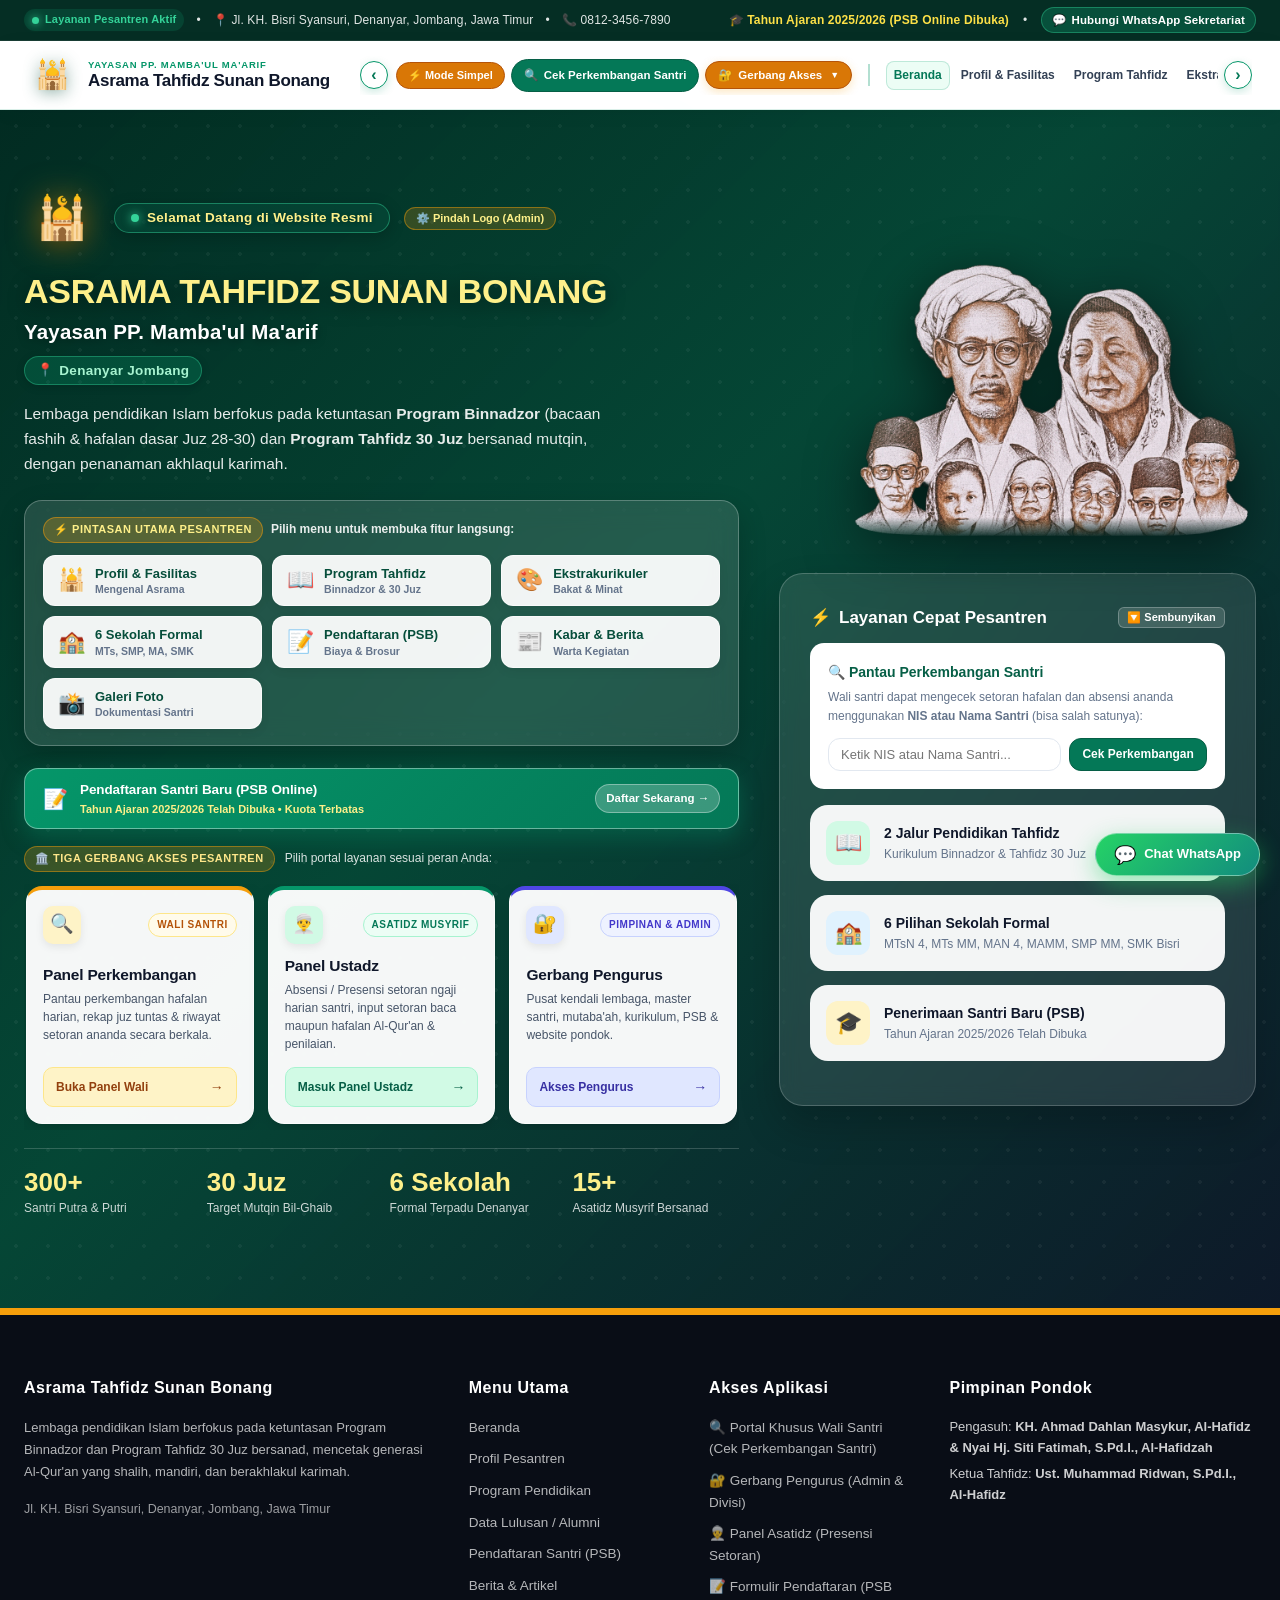
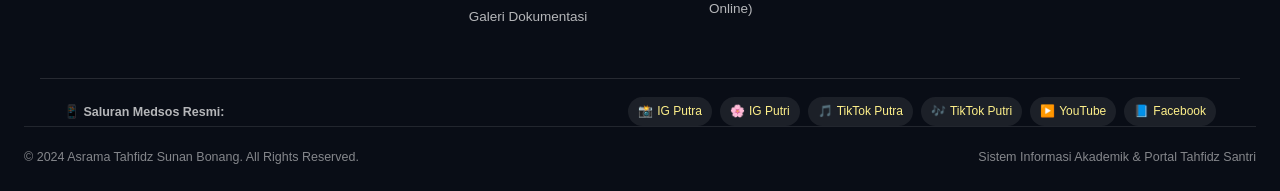
==== commit e246bd6f: "fix(website): pastikan fallback identitas default resmi Sunan Bonang dan cegah push otomatis cloud d" ====
--- a/index.html
+++ b/index.html
@@ -7,7 +7,7 @@
   <meta http-equiv="Pragma" content="no-cache">
   <meta http-equiv="Expires" content="0">
   <title>Asrama Tahfidz Sunan Bonang - Yayasan PP. Mamba'ul Ma'arif Denanyar Jombang</title>
-  <link rel="stylesheet" href="website.css?v=20261126-v7">
+  <link rel="stylesheet" href="website.css?v=20261126-v8">
   <link rel="icon" href="data:image/svg+xml,<svg xmlns='http://www.w3.org/2000/svg' viewBox='0 0 24 24' fill='%23059669'><path d='M12 2L2 7l10 5 10-5-10-5zM2 17l10 5 10-5M2 12l10 5 10-5'/></svg>">
   <script>
     // Global standalone SVG Fallbacks (Offline & Instant Error Safe)
@@ -2616,7 +2616,7 @@
   <script src="https://www.gstatic.com/firebasejs/10.12.0/firebase-firestore-compat.js"></script>
   <script src="firebase-sync.js"></script>
   <script src="image-cropper.js"></script>
-  <script src="website.js?v=20261126-v7"></script>
+  <script src="website.js?v=20261126-v8"></script>
   <!-- ================= MODAL DETAIL PROFIL ALUMNI ================= -->
   <div class="modal-overlay" id="modalAlumniDetail" onclick="closeModalAlumniDetail(event)">
     <div class="interactive-detail-modal-box" onclick="event.stopPropagation()" style="max-width:680px; width:92%; background:#ffffff; border-radius:20px; overflow:hidden; box-shadow:0 25px 60px -15px rgba(0,0,0,0.4); display:flex; flex-direction:column; max-height:92vh;">
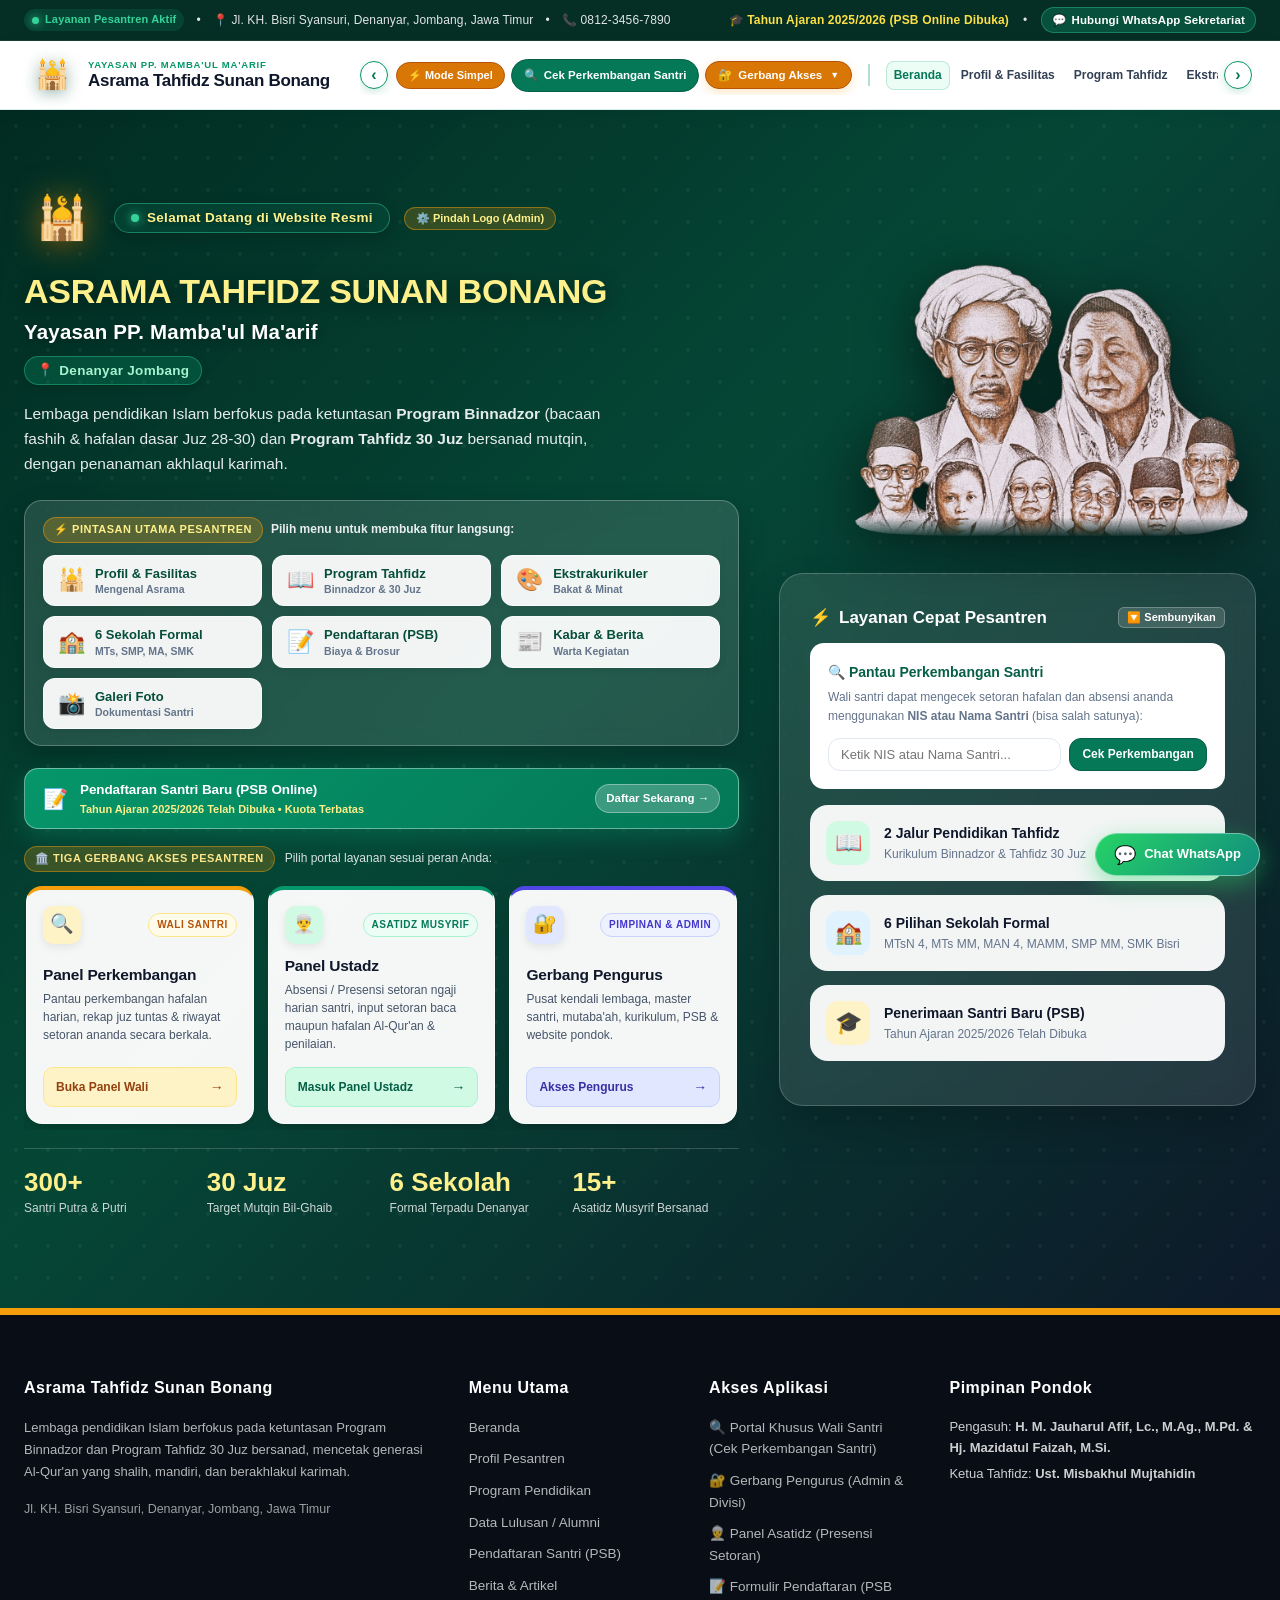
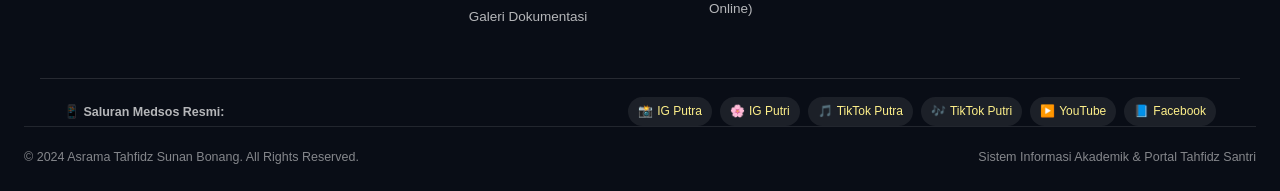
==== commit a2f926b3: "feat: pasang paten data resmi Pengasuh Gus Afif & Ning Faizah serta 22 Asatidz resmi pondok" ====
--- a/index.html
+++ b/index.html
@@ -7,7 +7,7 @@
   <meta http-equiv="Pragma" content="no-cache">
   <meta http-equiv="Expires" content="0">
   <title>Asrama Tahfidz Sunan Bonang - Yayasan PP. Mamba'ul Ma'arif Denanyar Jombang</title>
-  <link rel="stylesheet" href="website.css?v=20261126-v8">
+  <link rel="stylesheet" href="website.css?v=20261126-v9">
   <link rel="icon" href="data:image/svg+xml,<svg xmlns='http://www.w3.org/2000/svg' viewBox='0 0 24 24' fill='%23059669'><path d='M12 2L2 7l10 5 10-5-10-5zM2 17l10 5 10-5M2 12l10 5 10-5'/></svg>">
   <script>
     // Global standalone SVG Fallbacks (Offline & Instant Error Safe)
@@ -581,8 +581,11 @@
           <div style="padding:22px; display:flex; flex-direction:column; flex:1;">
             <div id="webPengasuhBentoNames" style="margin-bottom:14px;">
               <h3 class="bind-pengasuh-pondok" style="font-size:18px; font-weight:800; color:#ffffff; margin:0; line-height:1.3;">
-                KH. Ahmad Dahlan Masykur, Al-Hafidz
+                H. M. Jauharul Afif, Lc., M.Ag., M.Pd.
               </h3>
+              <div style="font-size:14.5px; font-weight:700; color:#fde047; margin-top:4px; line-height:1.3;">
+                &amp; Hj. Mazidatul Faizah, M.Si.
+              </div>
             </div>
 
             <div style="background:rgba(255,255,255,0.08); border-left:3px solid #f59e0b; border-radius:12px; padding:16px 18px; margin-bottom:20px; position:relative; backdrop-filter:blur(4px);">
@@ -591,7 +594,7 @@
                 "Menghafal Al-Qur'an bukan perlombaan kecepatan, melainkan ikrar seumur hidup untuk membersamai firman Allah. Bacaan yang fashih dan hati yang ikhlas adalah sayap utama bagi seorang penghafal Al-Qur'an."
               </p>
               <div style="font-size:12px; color:#fde047; font-weight:700; text-align:right;">
-                — <span class="bind-pengasuh-pondok">KH. Ahmad Dahlan Masykur, Al-Hafidz</span>
+                — <span class="bind-pengasuh-pondok">H. M. Jauharul Afif, Lc., M.Ag., M.Pd.</span>
               </div>
             </div>
 
@@ -1977,8 +1980,8 @@
       <div class="footer-col">
         <h4>Pimpinan Pondok</h4>
         <div style="font-size:13px; line-height:1.6; color:rgba(255,255,255,0.8);">
-          <div>Pengasuh: <strong class="bind-pengasuh-pondok">KH. Ahmad Dahlan Masykur, Al-Hafidz</strong></div>
-          <div style="margin-top:6px;">Ketua Tahfidz: <strong class="bind-kepala-tahfidz">Ust. Muhammad Ridwan, S.Pd.I., Al-Hafidz</strong></div>
+          <div>Pengasuh: <strong class="bind-pengasuh-pondok">H. M. Jauharul Afif, Lc., M.Ag., M.Pd. &amp; Hj. Mazidatul Faizah, M.Si.</strong></div>
+          <div style="margin-top:6px;">Ketua Tahfidz: <strong class="bind-kepala-tahfidz">Ust. Misbakhul Mujtahidin</strong></div>
         </div>
       </div>
     </div>
@@ -2050,7 +2053,7 @@
               <div style="font-size:48px;">👳‍♂️</div>
               <div>
                 <div style="font-size:11px; font-weight:800; color:#059669; text-transform:uppercase;">Pengasuh Pondok</div>
-                <h3 class="bind-pengasuh-pondok" style="font-size:18px; font-weight:800; color:#0f172a; margin:2px 0 4px 0;">KH. Ahmad Dahlan Masykur, Al-Hafidz</h3>
+                <h3 class="bind-pengasuh-pondok" style="font-size:18px; font-weight:800; color:#0f172a; margin:2px 0 4px 0;">H. M. Jauharul Afif, Lc., M.Ag., M.Pd. &amp; Hj. Mazidatul Faizah, M.Si.</h3>
                 <p style="font-size:12.5px; color:#64748b; margin:0;">Ulama huffadz alumnus pesantren tahfidz salaf yang mengabdikan hidupnya dalam pembinaan qira'at Al-Qur'an dan kajian kitab kuning.</p>
               </div>
             </div>
@@ -2616,7 +2619,7 @@
   <script src="https://www.gstatic.com/firebasejs/10.12.0/firebase-firestore-compat.js"></script>
   <script src="firebase-sync.js"></script>
   <script src="image-cropper.js"></script>
-  <script src="website.js?v=20261126-v8"></script>
+  <script src="website.js?v=20261126-v9"></script>
   <!-- ================= MODAL DETAIL PROFIL ALUMNI ================= -->
   <div class="modal-overlay" id="modalAlumniDetail" onclick="closeModalAlumniDetail(event)">
     <div class="interactive-detail-modal-box" onclick="event.stopPropagation()" style="max-width:680px; width:92%; background:#ffffff; border-radius:20px; overflow:hidden; box-shadow:0 25px 60px -15px rgba(0,0,0,0.4); display:flex; flex-direction:column; max-height:92vh;">
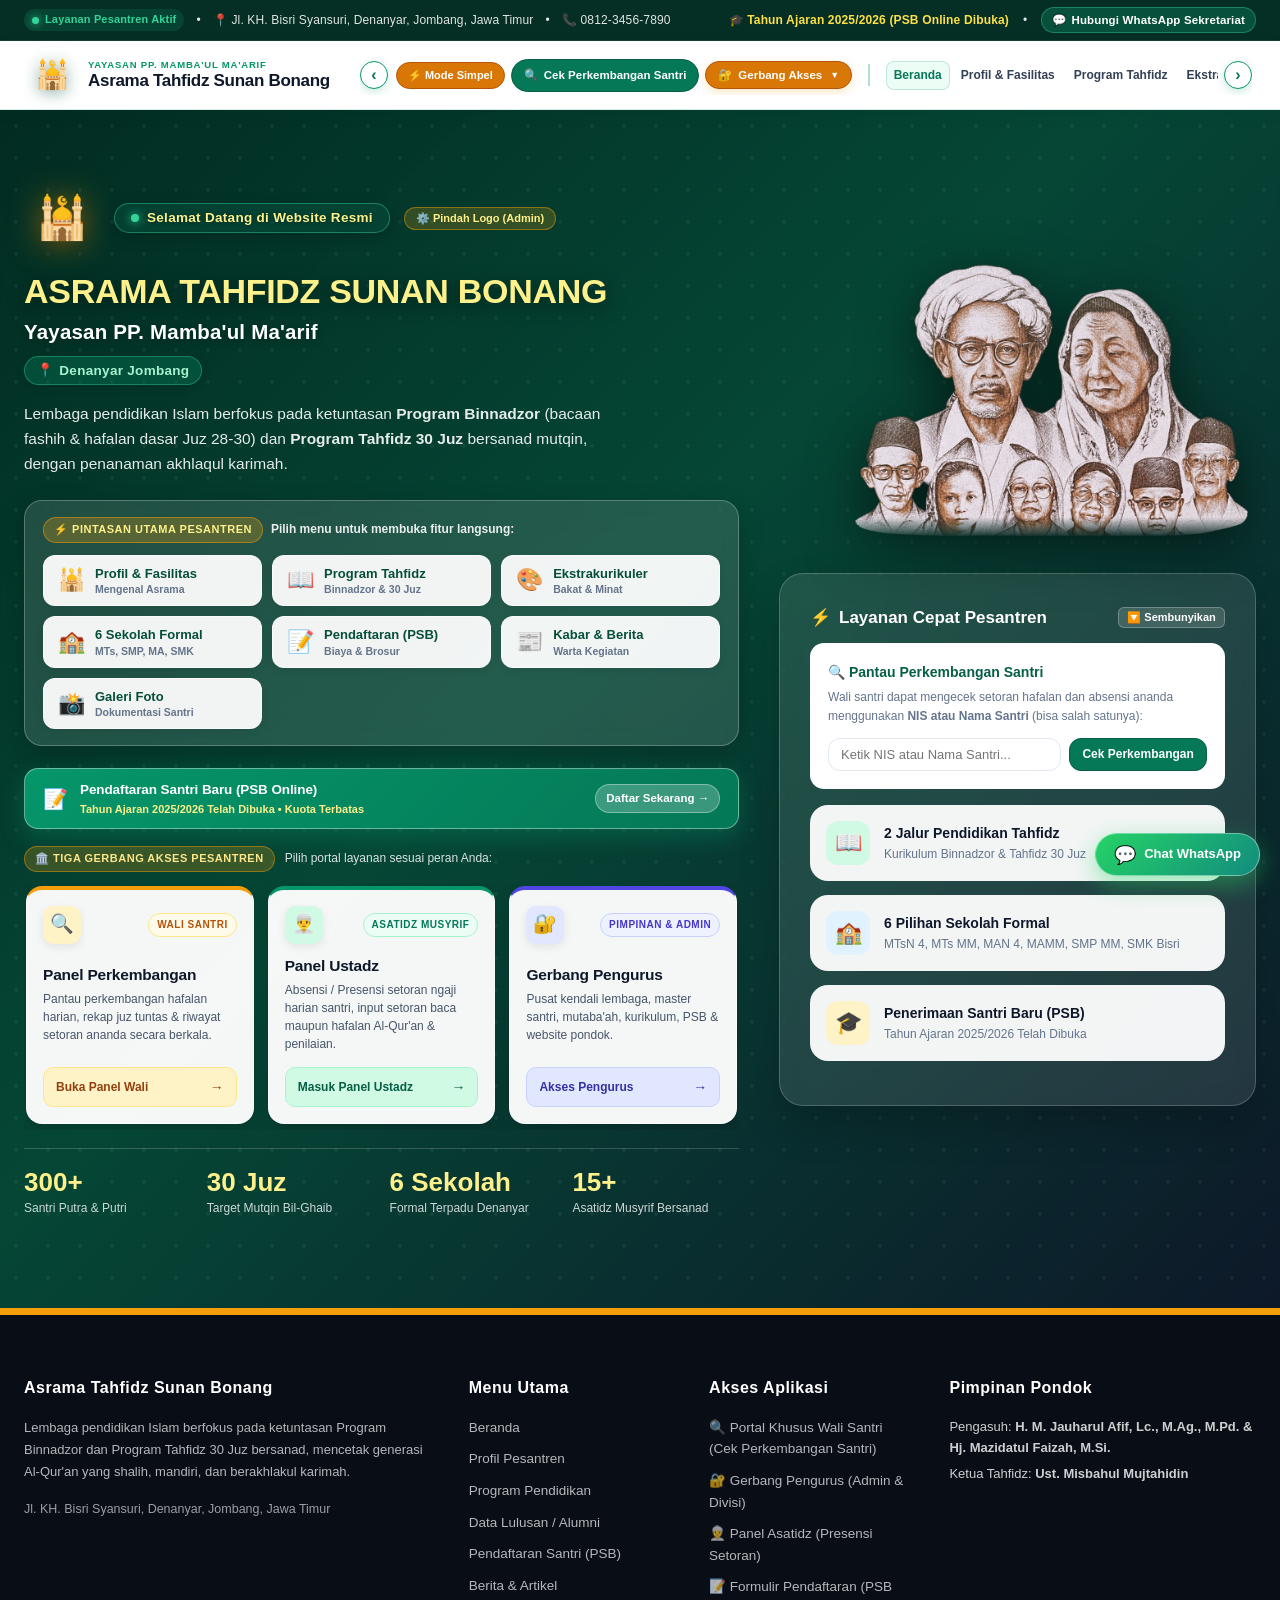
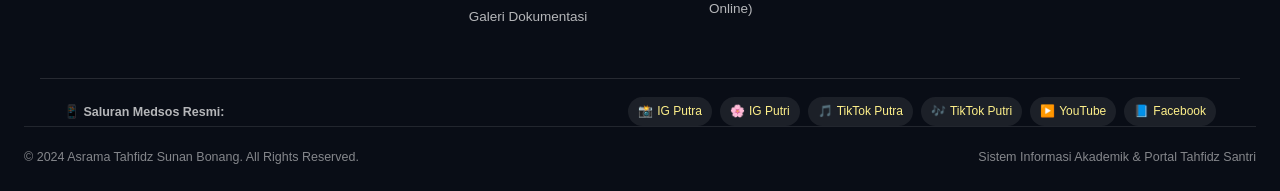
==== commit ff4f1168: "feat: perbarui seluruh nama lengkap resmi 22 Asatidz pondok dan sinkronkan ke cloud" ====
--- a/index.html
+++ b/index.html
@@ -1981,7 +1981,7 @@
         <h4>Pimpinan Pondok</h4>
         <div style="font-size:13px; line-height:1.6; color:rgba(255,255,255,0.8);">
           <div>Pengasuh: <strong class="bind-pengasuh-pondok">H. M. Jauharul Afif, Lc., M.Ag., M.Pd. &amp; Hj. Mazidatul Faizah, M.Si.</strong></div>
-          <div style="margin-top:6px;">Ketua Tahfidz: <strong class="bind-kepala-tahfidz">Ust. Misbakhul Mujtahidin</strong></div>
+          <div style="margin-top:6px;">Ketua Tahfidz: <strong class="bind-kepala-tahfidz">Ust. Misbahul Mujtahidin</strong></div>
         </div>
       </div>
     </div>
@@ -2613,13 +2613,13 @@
 
   <!-- SCRIPTS -->
   <script src="xlsx.full.min.js"></script>
-  <script src="sample-data.js"></script>
+  <script src="sample-data.js?v=20261126-v11"></script>
   <!-- Firebase SDK (Compat v10.12.0) -->
   <script src="https://www.gstatic.com/firebasejs/10.12.0/firebase-app-compat.js"></script>
   <script src="https://www.gstatic.com/firebasejs/10.12.0/firebase-firestore-compat.js"></script>
-  <script src="firebase-sync.js"></script>
+  <script src="firebase-sync.js?v=20261126-v11"></script>
   <script src="image-cropper.js"></script>
-  <script src="website.js?v=20261126-v9"></script>
+  <script src="website.js?v=20261126-v11"></script>
   <!-- ================= MODAL DETAIL PROFIL ALUMNI ================= -->
   <div class="modal-overlay" id="modalAlumniDetail" onclick="closeModalAlumniDetail(event)">
     <div class="interactive-detail-modal-box" onclick="event.stopPropagation()" style="max-width:680px; width:92%; background:#ffffff; border-radius:20px; overflow:hidden; box-shadow:0 25px 60px -15px rgba(0,0,0,0.4); display:flex; flex-direction:column; max-height:92vh;">
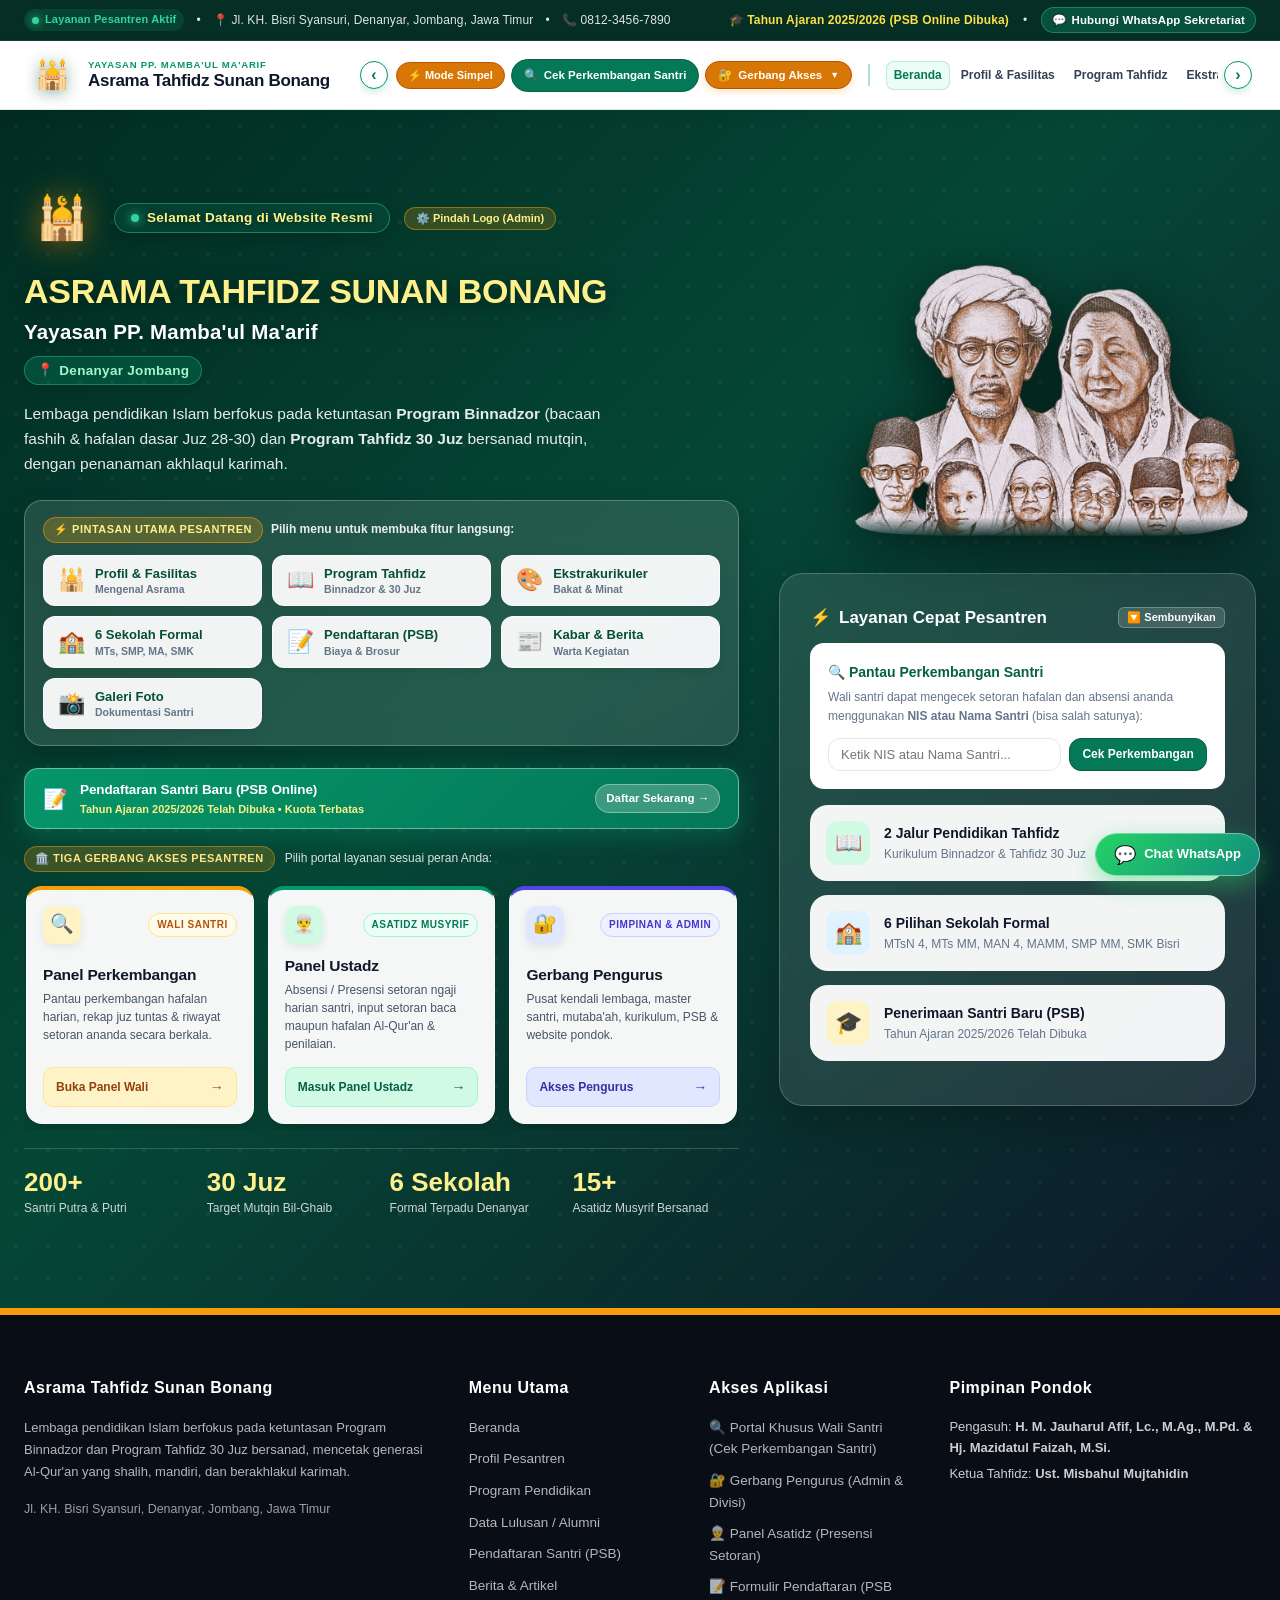
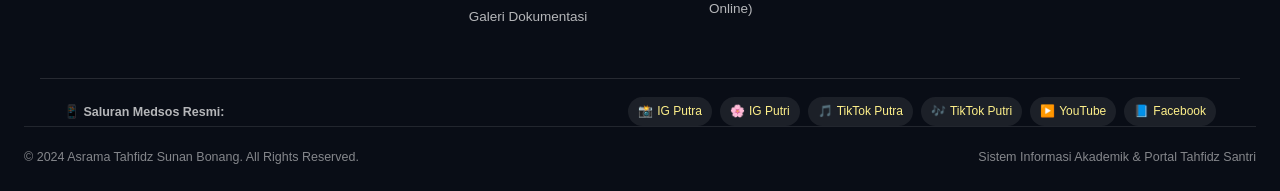
==== commit 21749b16: "feat: sesuaikan statistik santri hero secara real-time dan sembunyikan counter alumni sebelum data a" ====
--- a/index.html
+++ b/index.html
@@ -451,11 +451,15 @@
           </div>
         </div>
 
-        <!-- 4 Angka Kunci Statistik Ringkas (SEKARANG DI PALING BAWAH) -->
+        <!-- Angka Kunci Statistik Ringkas -->
         <div class="hero-stats reveal-on-scroll reveal-up reveal-delay-5" style="margin-top: 18px; border-top: 1px solid rgba(255, 255, 255, 0.18); padding-top: 20px;">
           <div class="hero-stat-item">
-            <h3>300+</h3>
+            <h3 id="heroStatSantri">200+</h3>
             <p>Santri Putra &amp; Putri</p>
+          </div>
+          <div class="hero-stat-item" id="heroStatItemAlumni" style="display:none;">
+            <h3 id="heroStatAlumni">0</h3>
+            <p>Alumni &amp; Lulusan</p>
           </div>
           <div class="hero-stat-item">
             <h3>30 Juz</h3>
@@ -741,7 +745,7 @@
           </div>
           <div class="facility-body">
             <h4 class="facility-title">Dapur & Ruang Makan</h4>
-            <p class="facility-desc">Penyediaan menu makan santri bergizi, higienis, dan terjaga kehalalannya 3x sehari.</p>
+            <p class="facility-desc">Penyediaan menu makan santri bergizi, higienis, dan terjaga kehalalannya 2x sehari.</p>
             <div class="facility-action-hint">
               <span>🔍 Klik Lihat Foto & Detail</span>
               <span class="arrow-hint">→</span>
@@ -986,22 +990,22 @@
       <div class="alumni-stats-grid reveal-on-scroll reveal-up">
         <div class="alumni-stat-card">
           <div class="alumni-stat-icon">🎓</div>
-          <div class="alumni-stat-num" id="alumniStatTotal">285+</div>
+          <div class="alumni-stat-num" id="alumniStatTotal">0</div>
           <div class="alumni-stat-label">Total Wisudawan &amp; Alumni</div>
         </div>
         <div class="alumni-stat-card gold">
           <div class="alumni-stat-icon">👑</div>
-          <div class="alumni-stat-num" id="alumniStat30Juz">142+</div>
+          <div class="alumni-stat-num" id="alumniStat30Juz">0</div>
           <div class="alumni-stat-label">Khatam Tahfidz 30 Juz Bersanad</div>
         </div>
         <div class="alumni-stat-card">
           <div class="alumni-stat-icon">📜</div>
-          <div class="alumni-stat-num" id="alumniStatBinnadzor">230+</div>
+          <div class="alumni-stat-num" id="alumniStatBinnadzor">0</div>
           <div class="alumni-stat-label">Wisuda Binnadzor Fashahah</div>
         </div>
         <div class="alumni-stat-card gold">
           <div class="alumni-stat-icon">🏛️</div>
-          <div class="alumni-stat-num" id="alumniStatKampus">38+</div>
+          <div class="alumni-stat-num" id="alumniStatKampus">0</div>
           <div class="alumni-stat-label">Sebaran Kampus &amp; Ma'had Aly</div>
         </div>
       </div>
@@ -1652,7 +1656,7 @@
                     <strong style="color:#0f172a; font-size:12.8px;">5. Iuran Bulanan / Syahriah (All-In)</strong>
                     <span style="background:#ecfdf5; color:#047857; font-size:10px; font-weight:700; padding:2px 7px; border-radius:4px; border:1px solid #a7f3d0;">Iuran Bulanan</span>
                   </div>
-                  <div style="font-size:11px; color:#64748b; margin-top:2px;">Asrama, makan bergizi 3x sehari, bimbingan tahfidz &amp; laundry</div>
+                  <div style="font-size:11px; color:#64748b; margin-top:2px;">Asrama, makan bergizi 2x sehari, bimbingan tahfidz &amp; laundry</div>
                 </div>
                 <div style="font-weight:800; color:#065f46; font-size:14px; text-align:right;" id="webBiayaBulanan">
                   Rp 750.000<span style="font-size:11px; font-weight:normal; color:#64748b;">/bln</span>
@@ -1685,7 +1689,7 @@
               <span style="font-size:18px; line-height:1.2;">ℹ️</span>
               <div>
                 <strong style="color:#1e3a8a; font-size:12.5px; display:block; margin-bottom:2px;">Keterangan Biaya Pendaftaran:</strong>
-                <span>Seluruh rincian biaya di atas adalah <strong>biaya pendaftaran &amp; pendidikan pondok pesantren</strong> (asrama, konsumsi 3x sehari, sarana tahfidz &amp; kepengasuhan), <strong>belum termasuk biaya pendaftaran sekolah formal mitra</strong> (MTs / SMP / MA / SMA / SMK). Untuk rincian pendaftaran dan biaya sekolah formal, silakan cek brosur resmi masing-masing sekolah pada bagian pilihan sekolah formal di atas.</span>
+                <span>Seluruh rincian biaya di atas adalah <strong>biaya pendaftaran &amp; pendidikan pondok pesantren</strong> (asrama, makan 2x sehari, sarana tahfidz &amp; kepengasuhan), <strong>belum termasuk biaya pendaftaran sekolah formal mitra</strong> (MTs / SMP / MA / SMA / SMK). Untuk rincian pendaftaran dan biaya sekolah formal, silakan cek brosur resmi masing-masing sekolah pada bagian pilihan sekolah formal di atas.</span>
               </div>
             </div>
 
@@ -2030,7 +2034,7 @@
         <button type="button" class="modal-media-floating-close" onclick="closeAboutDetailModal()" title="Tutup">&times;</button>
         <div class="modal-media-caption-overlay">
           <span style="background:#f59e0b; color:#78350f; font-weight:800; font-size:11px; padding:3px 10px; border-radius:999px; display:inline-block; margin-bottom:4px;">PROFIL &amp; NASIHAT PENGASUH</span>
-          <h2 id="aboutModalMainTitle" style="font-size:22px; font-weight:800; color:#fff; margin:0; text-shadow:0 2px 4px rgba(0,0,0,0.5);">Pondok Pesantren Tahfidz Al-Barokah</h2>
+          <h2 id="aboutModalMainTitle" style="font-size:22px; font-weight:800; color:#fff; margin:0; text-shadow:0 2px 4px rgba(0,0,0,0.5);" class="bind-nama-pondok">Asrama Tahfidz Sunan Bonang</h2>
         </div>
       </div>
 
@@ -2289,7 +2293,7 @@
               <div style="display:grid; grid-template-columns:1fr 1fr; gap:6px; font-size:11px; color:#334155;">
                 <div style="background:#f8fafc; padding:6px 10px; border-radius:6px; border:1px solid #e2e8f0;">🕌 Masjid Jami' 2 Lantai</div>
                 <div style="background:#f8fafc; padding:6px 10px; border-radius:6px; border:1px solid #e2e8f0;">🛏️ Asrama Putra &amp; Putri Terpisah</div>
-                <div style="background:#f8fafc; padding:6px 10px; border-radius:6px; border:1px solid #e2e8f0;">🍲 Makan Bergizi 3x Sehari</div>
+                <div style="background:#f8fafc; padding:6px 10px; border-radius:6px; border:1px solid #e2e8f0;">🍲 Makan Bergizi 2x Sehari</div>
                 <div style="background:#f8fafc; padding:6px 10px; border-radius:6px; border:1px solid #e2e8f0;">📚 Perpustakaan &amp; Kitab Salaf</div>
                 <div style="background:#f8fafc; padding:6px 10px; border-radius:6px; border:1px solid #e2e8f0;">🩺 Poskestren 24 Jam</div>
                 <div style="background:#f8fafc; padding:6px 10px; border-radius:6px; border:1px solid #e2e8f0;">⚽ Sarana Olahraga &amp; Rihlah</div>
@@ -2331,7 +2335,7 @@
                   ℹ️ <strong>Catatan:</strong> Rincian di atas merupakan biaya pendaftaran &amp; pendidikan pondok pesantren, <strong>belum termasuk biaya pendaftaran sekolah formal</strong>.
                 </div>
                 <div style="font-size:10.5px; color:#15803d; margin-top:6px; line-height:1.4;">
-                  ✓ Sudah all-in: Asrama, makan 3x sehari, laundry, &amp; pembinaan 24 jam.
+                  ✓ Sudah all-in: Asrama, makan 2x sehari, laundry, &amp; pembinaan 24 jam.
                 </div>
                 <div style="font-size:10.5px; color:#b45309; margin-top:3px; font-weight:700;">
                   🌟 Beasiswa tersedia bagi santri yatim / berprestasi.
@@ -2613,13 +2617,13 @@
 
   <!-- SCRIPTS -->
   <script src="xlsx.full.min.js"></script>
-  <script src="sample-data.js?v=20261126-v11"></script>
+  <script src="sample-data.js?v=20261126-v12"></script>
   <!-- Firebase SDK (Compat v10.12.0) -->
   <script src="https://www.gstatic.com/firebasejs/10.12.0/firebase-app-compat.js"></script>
   <script src="https://www.gstatic.com/firebasejs/10.12.0/firebase-firestore-compat.js"></script>
-  <script src="firebase-sync.js?v=20261126-v11"></script>
+  <script src="firebase-sync.js?v=20261126-v12"></script>
   <script src="image-cropper.js"></script>
-  <script src="website.js?v=20261126-v11"></script>
+  <script src="website.js?v=20261126-v12"></script>
   <!-- ================= MODAL DETAIL PROFIL ALUMNI ================= -->
   <div class="modal-overlay" id="modalAlumniDetail" onclick="closeModalAlumniDetail(event)">
     <div class="interactive-detail-modal-box" onclick="event.stopPropagation()" style="max-width:680px; width:92%; background:#ffffff; border-radius:20px; overflow:hidden; box-shadow:0 25px 60px -15px rgba(0,0,0,0.4); display:flex; flex-direction:column; max-height:92vh;">
